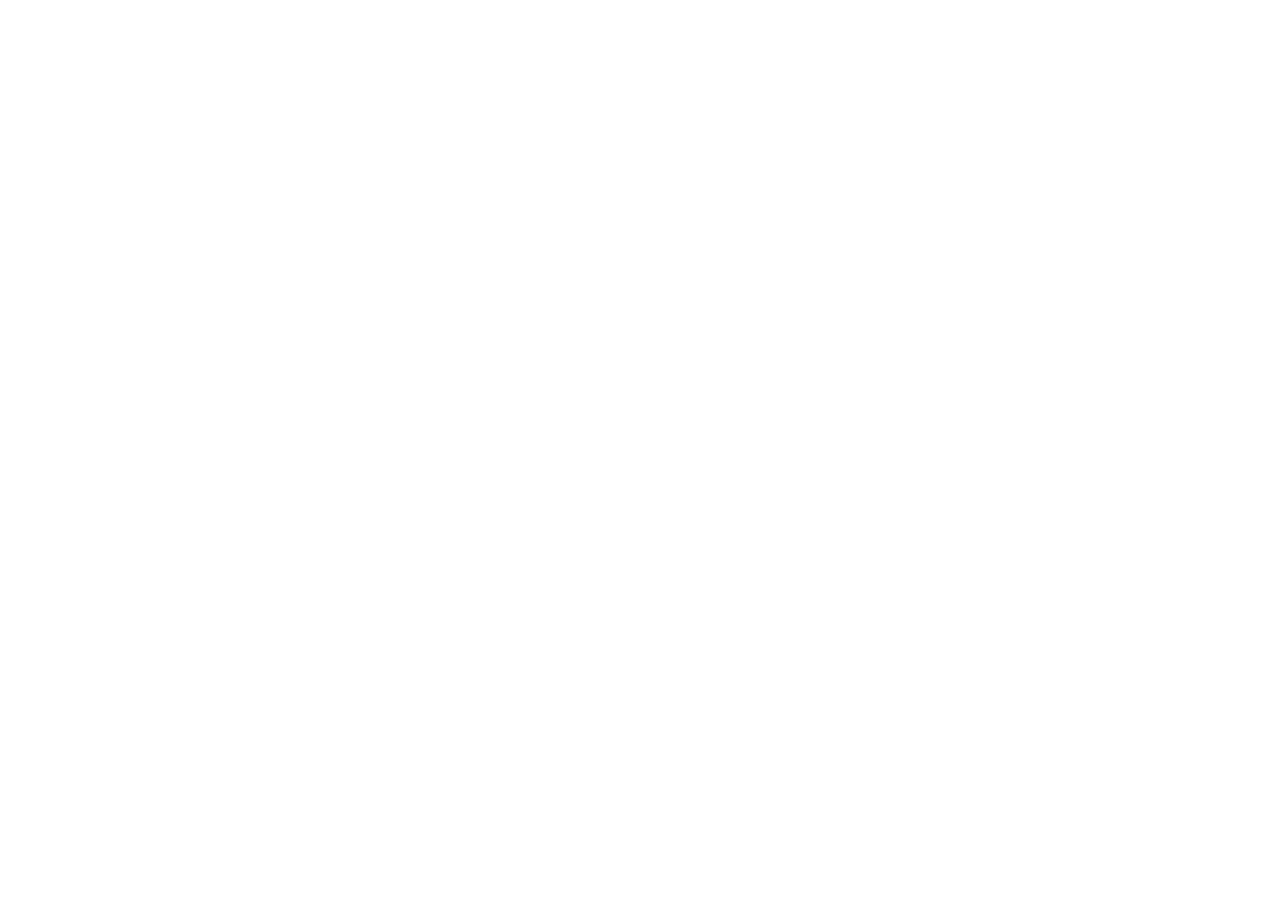
==== index.html @ 75b9edbe "Create index.html for portfolio redirection This HTML file redirects users to the specified portfoli" ====
<!DOCTYPE html>
<html lang="en">
  <head>
    <meta charset="UTF-8" />
    <title>Sanjay Bhargav - AI/ML Portfolio</title>
    <meta http-equiv="refresh" content="0;url=https://sanjaysakhinala.pages.dev" />
  </head>
  <body>
    <p>Redirecting to portfolio…</p>
  </body>
</html>
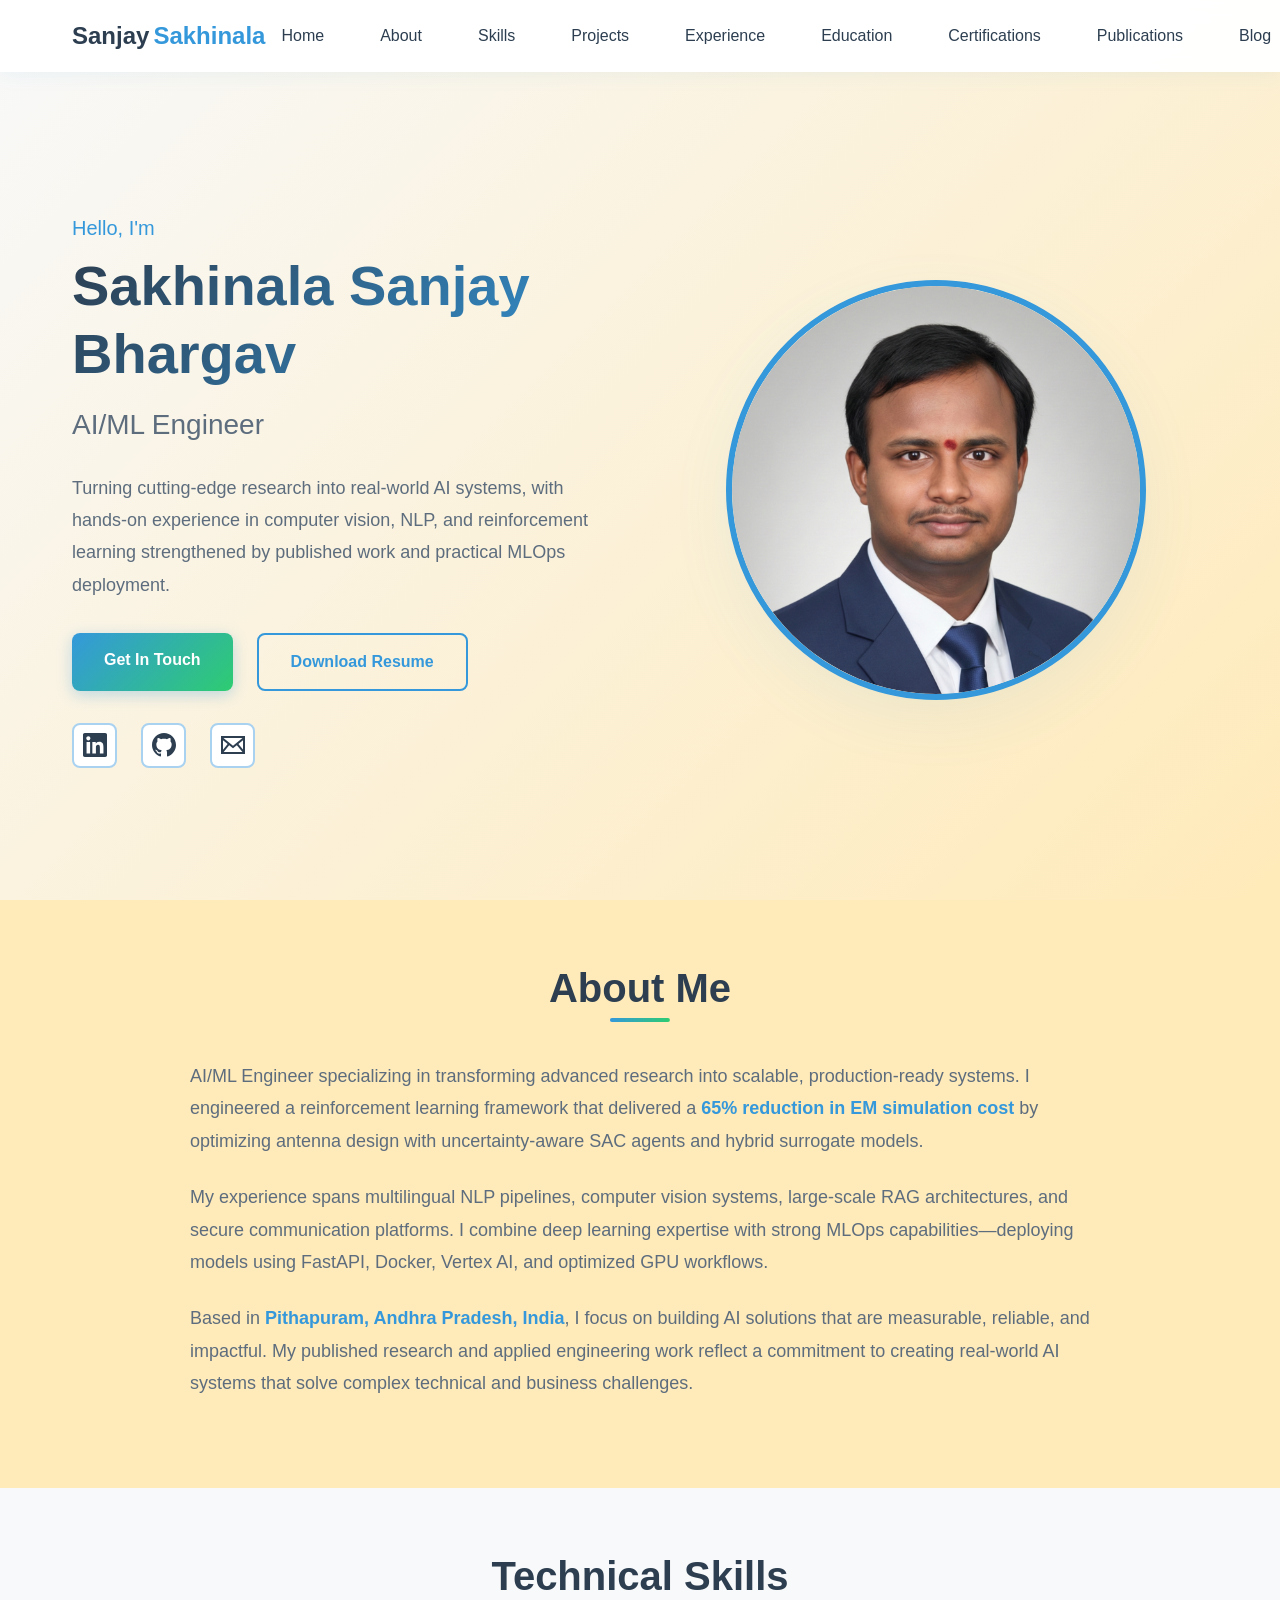
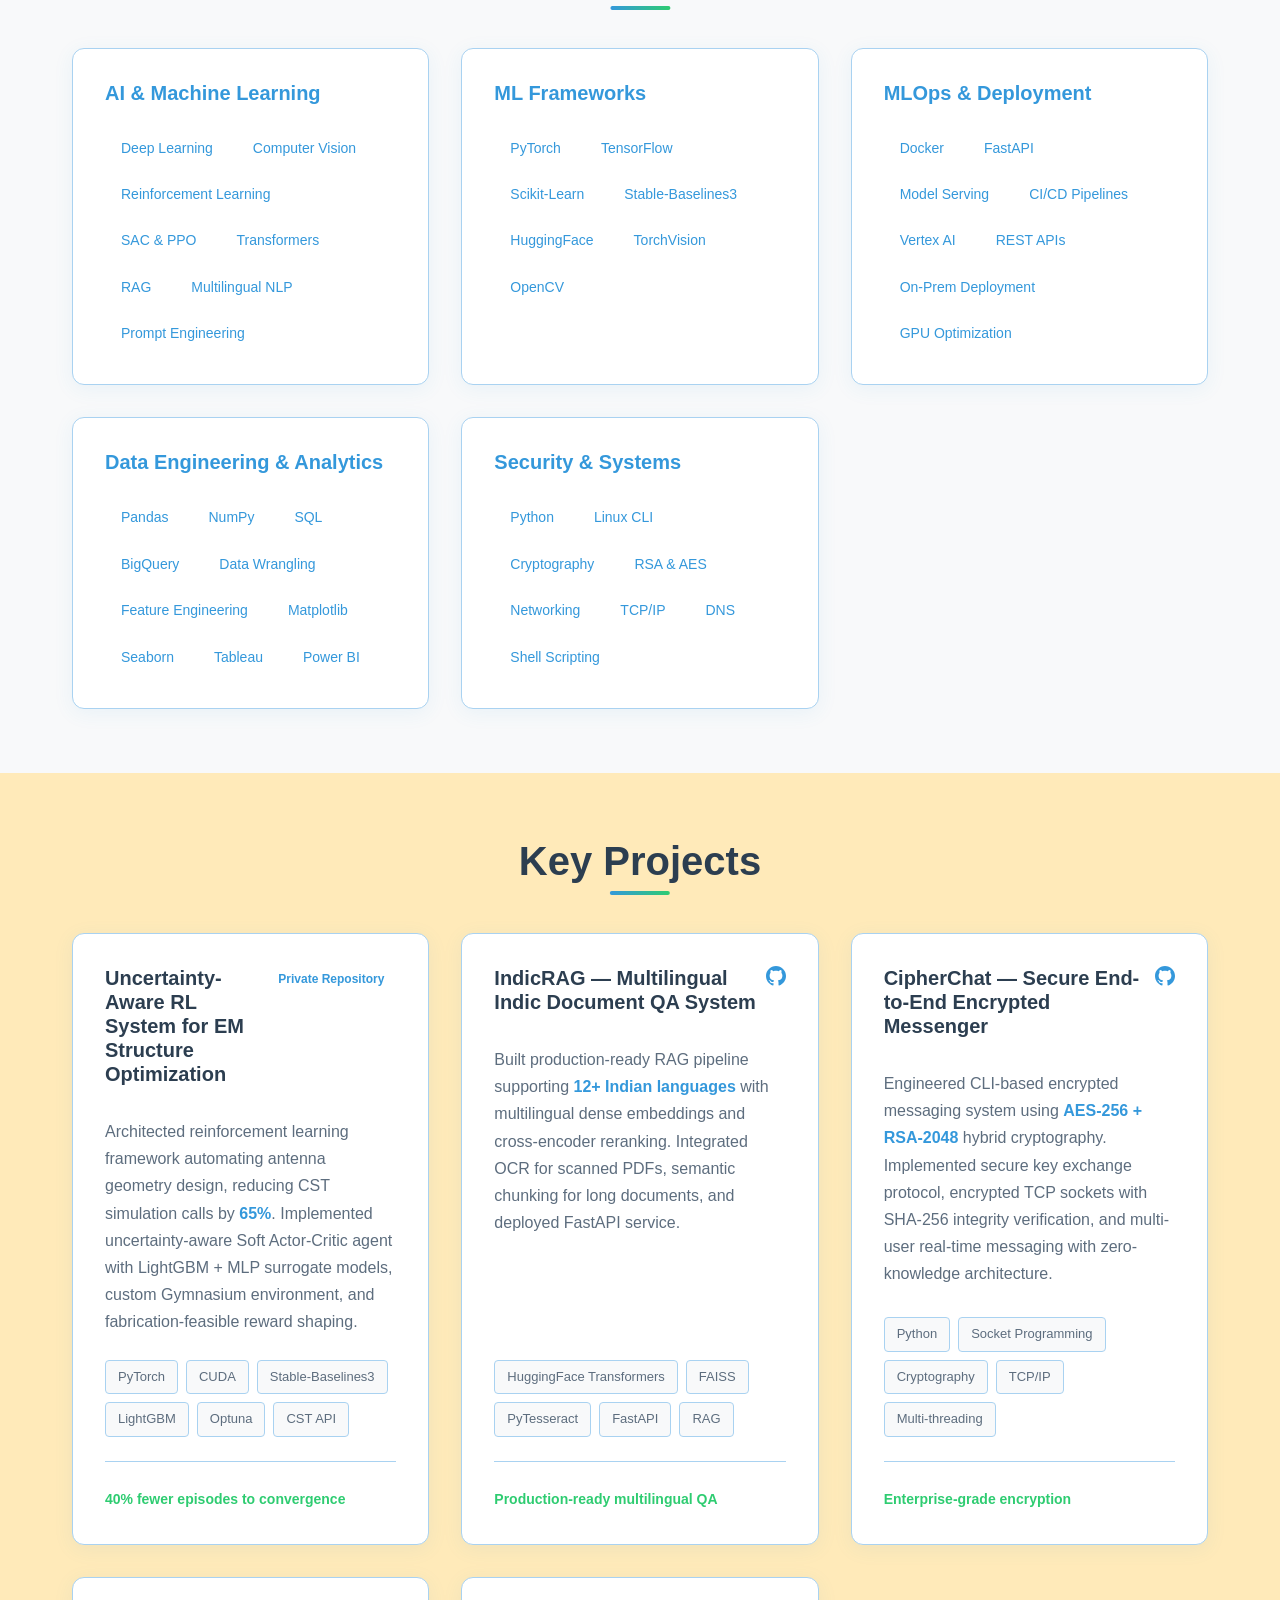
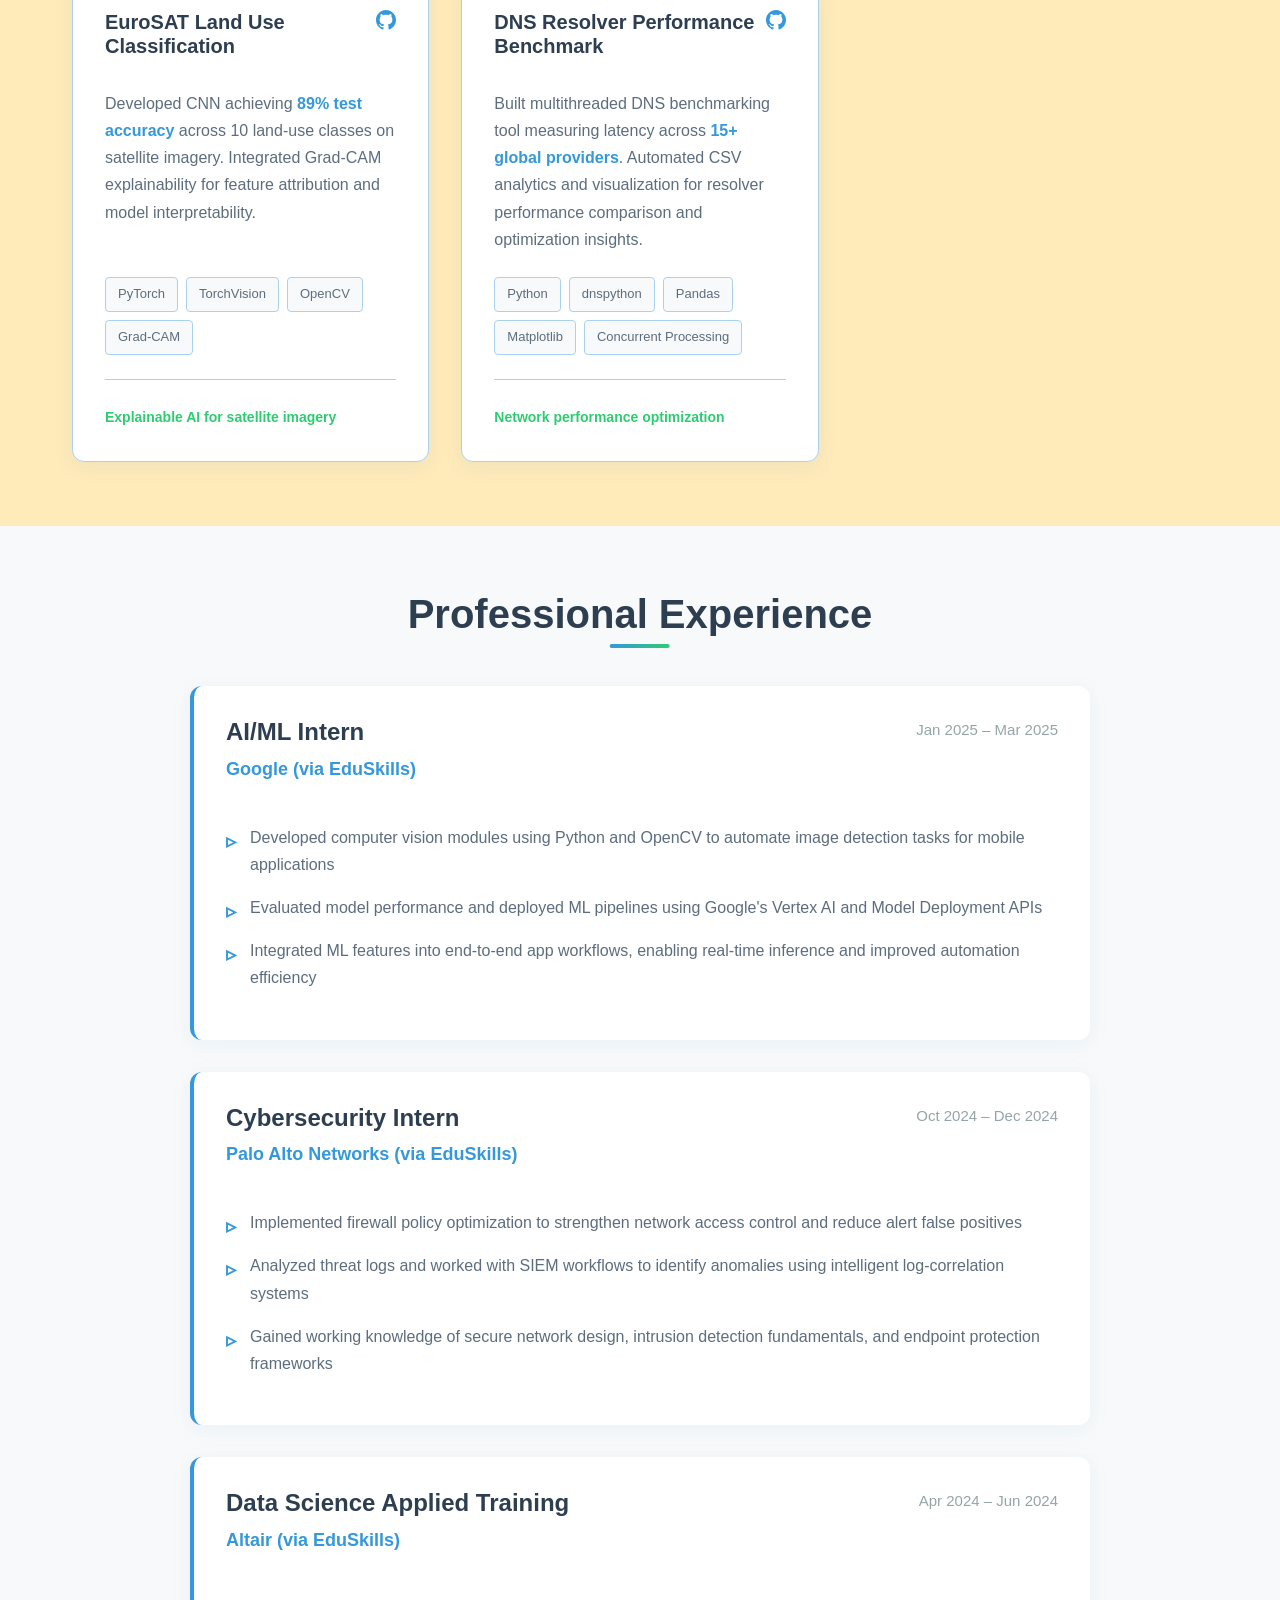
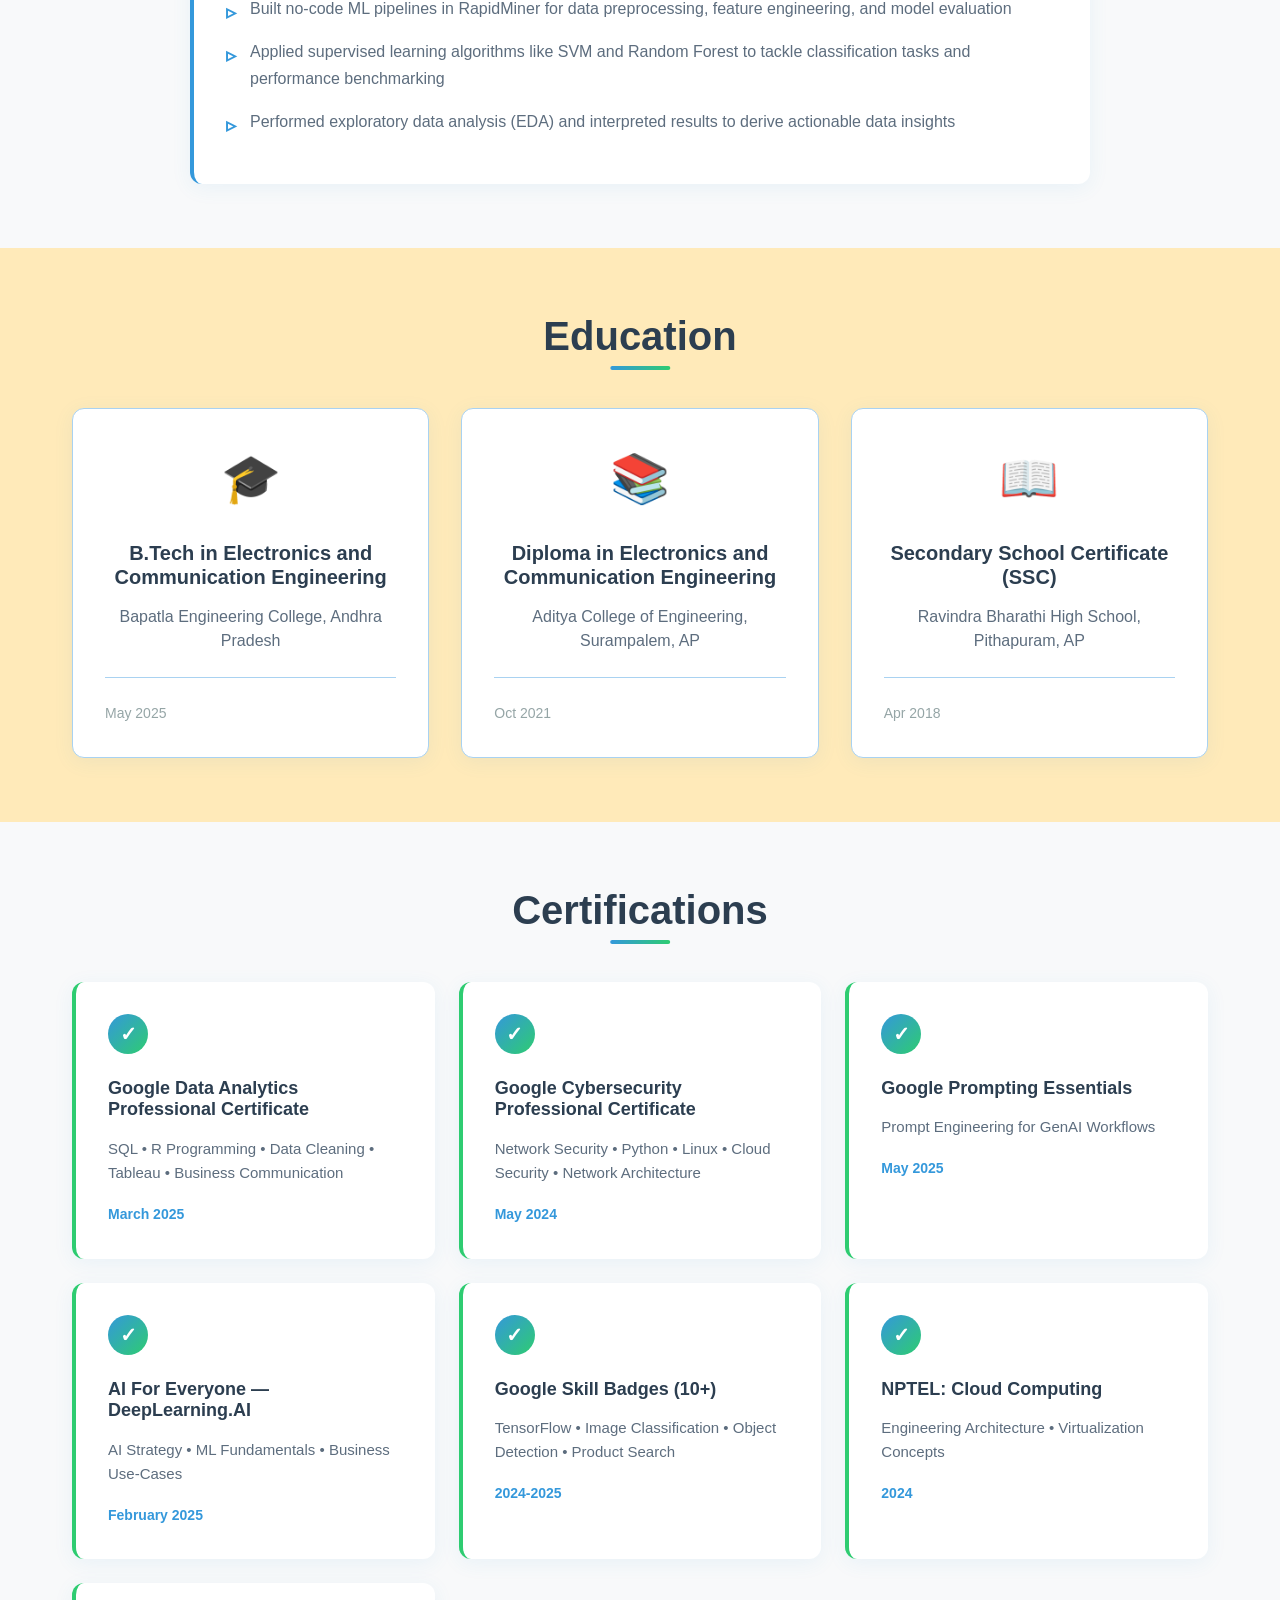
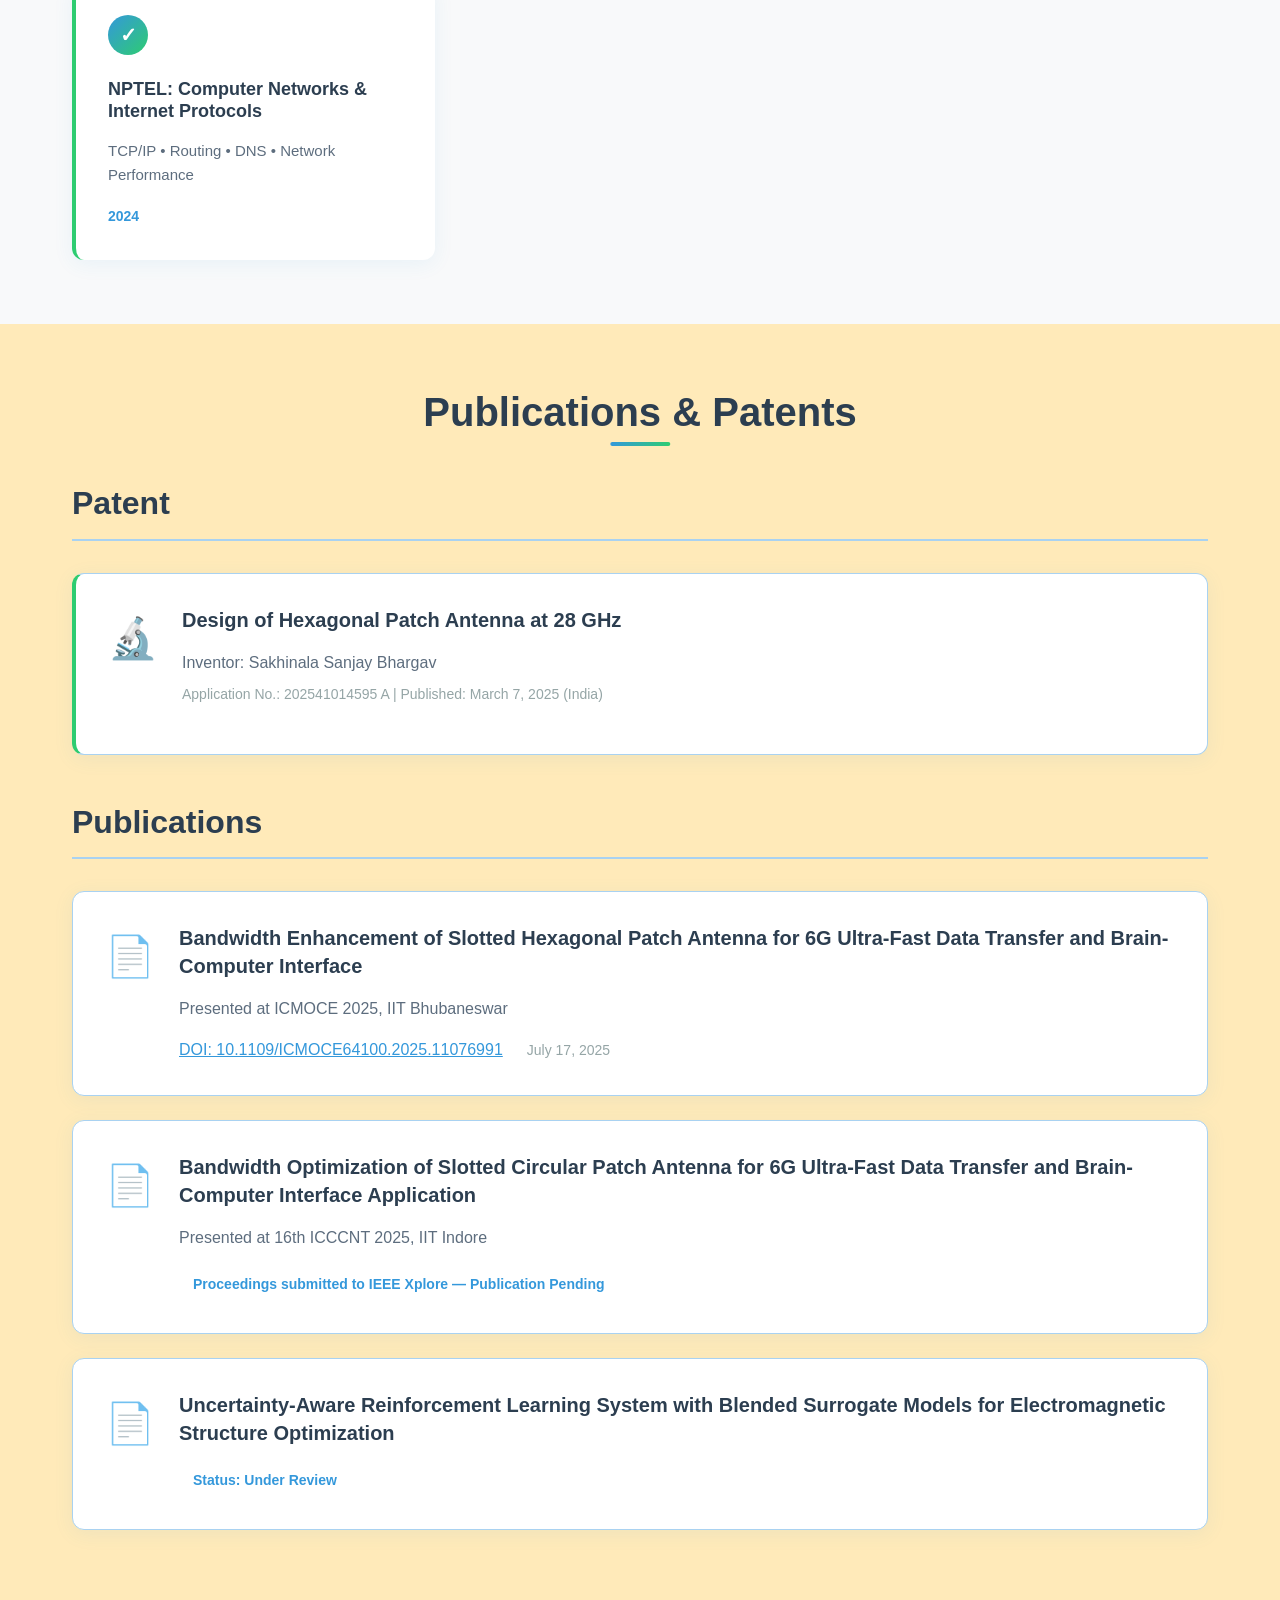
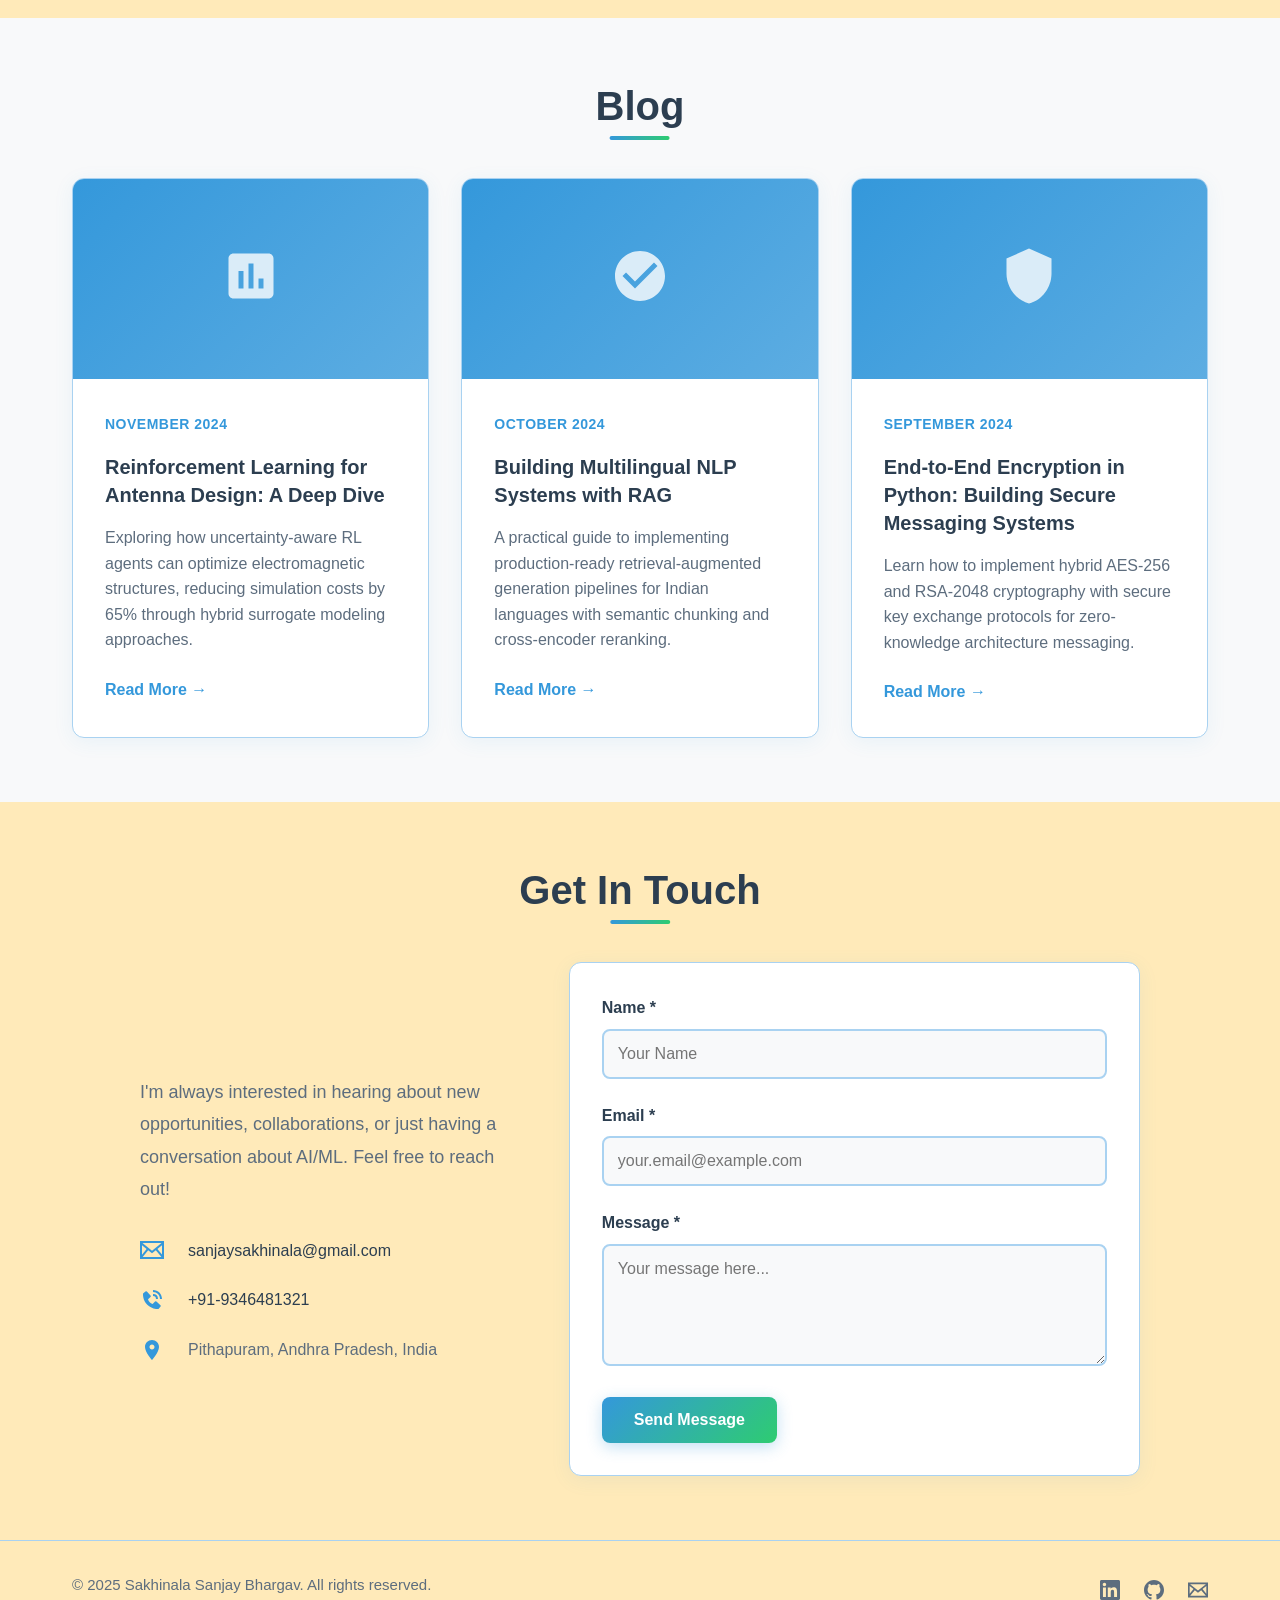
==== commit cc0d8c29: "Add files via upload" ====
--- a/index.html
+++ b/index.html
@@ -1,11 +1,760 @@
-<!DOCTYPE html>
-<html lang="en">
-  <head>
-    <meta charset="UTF-8" />
-    <title>Sanjay Bhargav - AI/ML Portfolio</title>
-    <meta http-equiv="refresh" content="0;url=https://sanjaysakhinala.pages.dev" />
-  </head>
-  <body>
-    <p>Redirecting to portfolio…</p>
-  </body>
-</html>
+<!DOCTYPE html>
+<html lang="en">
+
+<head>
+    <meta charset="UTF-8">
+    <meta name="viewport" content="width=device-width, initial-scale=1.0">
+    <meta name="description"
+        content="Sakhinala Sanjay Bhargav - AI/ML Engineer specializing in Deep Learning, Computer Vision, and Reinforcement Learning. Portfolio showcasing projects, publications, and professional experience.">
+    <meta name="keywords"
+        content="AI Engineer, ML Engineer, Deep Learning, Computer Vision, Reinforcement Learning, NLP, MLOps, Python">
+    <meta name="author" content="Sakhinala Sanjay Bhargav">
+    <title>Sanjay Bhargav - AI/ML Engineer</title>
+    <link rel="stylesheet" href="style.css">
+</head>
+
+<body data-theme="light">
+    <!-- Navigation -->
+    <nav class="navbar" id="navbar">
+        <div class="container nav-container">
+            <div class="logo">
+                <span class="logo-text">Sanjay<span class="logo-accent">Sakhinala</span></span>
+            </div>
+            <ul class="nav-links" id="navLinks">
+                <li><a href="#home" class="nav-link">Home</a></li>
+                <li><a href="#about" class="nav-link">About</a></li>
+                <li><a href="#skills" class="nav-link">Skills</a></li>
+                <li><a href="#projects" class="nav-link">Projects</a></li>
+                <li><a href="#experience" class="nav-link">Experience</a></li>
+                <li><a href="#education" class="nav-link">Education</a></li>
+                <li><a href="#certifications" class="nav-link">Certifications</a></li>
+                <li><a href="#publications" class="nav-link">Publications</a></li>
+                <li><a href="#blog" class="nav-link">Blog</a></li>
+                <li><a href="#contact" class="nav-link">Contact</a></li>
+            </ul>
+            <div class="nav-controls">
+                <button class="theme-toggle" id="themeToggle" aria-label="Toggle theme">
+                    <span class="theme-icon">🌙</span>
+                </button>
+                <button class="mobile-toggle" id="mobileToggle" aria-label="Toggle menu">
+                    <span class="hamburger"></span>
+                    <span class="hamburger"></span>
+                    <span class="hamburger"></span>
+                </button>
+            </div>
+        </div>
+    </nav>
+
+    <!-- Hero Section -->
+    <section id="home" class="hero">
+        <div class="container hero-container">
+            <div class="hero-content">
+                <div class="hero-text">
+                    <p class="hero-greeting">Hello, I'm</p>
+                    <h1 class="hero-name">Sakhinala Sanjay Bhargav</h1>
+                    <p class="hero-title">AI/ML Engineer</p>
+
+                    <p class="hero-description">
+                        Turning cutting-edge research into real-world AI systems, with hands-on experience
+                        in computer vision, NLP, and reinforcement learning strengthened by published work
+                        and practical MLOps deployment.
+                    </p>
+
+                    <div class="hero-cta">
+                        <a href="#contact" class="btn btn-primary">Get In Touch</a>
+                        <a href="./SanjayBhargav_AI_ML_Engineer.pdf" download class="btn btn-secondary">
+                            Download Resume
+                        </a>
+                    </div>
+
+                    <div class="hero-social">
+                        <a href="https://linkedin.com/in/sanjay-sakhinala" target="_blank" aria-label="LinkedIn"
+                            class="social-link">
+                            <svg width="24" height="24" viewBox="0 0 24 24" fill="currentColor">
+                                <path
+                                    d="M20.447 20.452h-3.554v-5.569c0-1.328-.027-3.037-1.852-3.037-1.853 0-2.136 1.445-2.136 2.939v5.667H9.351V9h3.414v1.561h.046c.477-.9 1.637-1.85 3.37-1.85 3.601 0 4.267 2.37 4.267 5.455v6.286zM5.337 7.433c-1.144 0-2.063-.926-2.063-2.065 0-1.138.92-2.063 2.063-2.063 1.14 0 2.064.925 2.064 2.063 0 1.139-.925 2.065-2.064 2.065zm1.782 13.019H3.555V9h3.564v11.452zM22.225 0H1.771C.792 0 0 .774 0 1.729v20.542C0 23.227.792 24 1.771 24h20.451C23.2 24 24 23.227 24 22.271V1.729C24 .774 23.2 0 22.222 0h.003z" />
+                            </svg>
+                        </a>
+
+                        <a href="https://github.com/DNSdecoded" target="_blank" aria-label="GitHub" class="social-link">
+                            <svg width="24" height="24" viewBox="0 0 24 24" fill="currentColor">
+                                <path
+                                    d="M12 0c-6.626 0-12 5.373-12 12 0 5.302 3.438 9.8 8.207 11.387.599.111.793-.261.793-.577v-2.234c-3.338.726-4.033-1.416-4.033-1.416-.546-1.387-1.333-1.756-1.333-1.756-1.089-.745.083-.729.083-.729 1.205.084 1.839 1.237 1.839 1.237 1.07 1.834 2.807 1.304 3.492.997.107-.775.418-1.305.762-1.604-2.665-.305-5.467-1.334-5.467-5.931 0-1.311.469-2.381 1.236-3.221-.124-.303-.535-1.524.117-3.176 0 0 1.008-.322 3.301 1.23.957-.266 1.983-.399 3.003-.404 1.02.005 2.047.138 3.006.404 2.291-1.552 3.297-1.23 3.297-1.23.653 1.653.242 2.874.118 3.176.77.84 1.235 1.911 1.235 3.221 0 4.609-2.807 5.624-5.479 5.921.43.372.823 1.102.823 2.222v3.293c0 .319.192.694.801.576 4.765-1.589 8.199-6.086 8.199-11.386 0-6.627-5.373-12-12-12z" />
+                            </svg>
+                        </a>
+
+                        <a href="mailto:sanjaysakhinala@gmail.com" aria-label="Email" class="social-link">
+                            <svg width="24" height="24" viewBox="0 0 24 24" fill="currentColor">
+                                <path
+                                    d="M0 3v18h24v-18h-24zm6.623 7.929l-4.623 5.712v-9.458l4.623 3.746zm-4.141-5.929h19.035l-9.517 7.713-9.518-7.713zm5.694 7.188l3.824 3.099 3.83-3.104 5.612 6.817h-18.779l5.513-6.812zm9.208-1.264l4.616-3.741v9.348l-4.616-5.607z" />
+                            </svg>
+                        </a>
+                    </div>
+                </div>
+
+                <div class="hero-image">
+                    <div class="image-wrapper">
+                        <img src="./photo.png" alt="Sakhinala Sanjay Bhargav" class="profile-image">
+                    </div>
+                </div>
+            </div>
+        </div>
+    </section>
+
+
+    <!-- About Section -->
+    <section id="about" class="section about-section">
+        <div class="container">
+            <h2 class="section-title">About Me</h2>
+            <div class="about-content">
+                <p class="about-text">
+                    AI/ML Engineer specializing in transforming advanced research into scalable,
+                    production-ready systems. I engineered a reinforcement learning framework that
+                    delivered a <strong>65% reduction in EM simulation cost</strong> by optimizing antenna
+                    design with uncertainty-aware SAC agents and hybrid surrogate models.
+                </p>
+
+                <p class="about-text">
+                    My experience spans multilingual NLP pipelines, computer vision systems,
+                    large-scale RAG architectures, and secure communication platforms.
+                    I combine deep learning expertise with strong MLOps capabilities—deploying
+                    models using FastAPI, Docker, Vertex AI, and optimized GPU workflows.
+                </p>
+
+                <p class="about-text">
+                    Based in <strong>Pithapuram, Andhra Pradesh, India</strong>, I focus on building
+                    AI solutions that are measurable, reliable, and impactful. My published research
+                    and applied engineering work reflect a commitment to creating real-world
+                    AI systems that solve complex technical and business challenges.
+                </p>
+            </div>
+        </div>
+    </section>
+
+    <!-- Skills Section -->
+    <section id="skills" class="section skills-section">
+        <div class="container">
+            <h2 class="section-title">Technical Skills</h2>
+            <div class="skills-grid">
+                <div class="skill-category">
+                    <h3 class="skill-category-title">AI & Machine Learning</h3>
+                    <div class="skill-tags">
+                        <span class="skill-tag">Deep Learning</span>
+                        <span class="skill-tag">Computer Vision</span>
+                        <span class="skill-tag">Reinforcement Learning</span>
+                        <span class="skill-tag">SAC & PPO</span>
+                        <span class="skill-tag">Transformers</span>
+                        <span class="skill-tag">RAG</span>
+                        <span class="skill-tag">Multilingual NLP</span>
+                        <span class="skill-tag">Prompt Engineering</span>
+                    </div>
+                </div>
+
+                <div class="skill-category">
+                    <h3 class="skill-category-title">ML Frameworks</h3>
+                    <div class="skill-tags">
+                        <span class="skill-tag">PyTorch</span>
+                        <span class="skill-tag">TensorFlow</span>
+                        <span class="skill-tag">Scikit-Learn</span>
+                        <span class="skill-tag">Stable-Baselines3</span>
+                        <span class="skill-tag">HuggingFace</span>
+                        <span class="skill-tag">TorchVision</span>
+                        <span class="skill-tag">OpenCV</span>
+                    </div>
+                </div>
+
+                <div class="skill-category">
+                    <h3 class="skill-category-title">MLOps & Deployment</h3>
+                    <div class="skill-tags">
+                        <span class="skill-tag">Docker</span>
+                        <span class="skill-tag">FastAPI</span>
+                        <span class="skill-tag">Model Serving</span>
+                        <span class="skill-tag">CI/CD Pipelines</span>
+                        <span class="skill-tag">Vertex AI</span>
+                        <span class="skill-tag">REST APIs</span>
+                        <span class="skill-tag">On-Prem Deployment</span>
+                        <span class="skill-tag">GPU Optimization</span>
+                    </div>
+                </div>
+
+                <div class="skill-category">
+                    <h3 class="skill-category-title">Data Engineering & Analytics</h3>
+                    <div class="skill-tags">
+                        <span class="skill-tag">Pandas</span>
+                        <span class="skill-tag">NumPy</span>
+                        <span class="skill-tag">SQL</span>
+                        <span class="skill-tag">BigQuery</span>
+                        <span class="skill-tag">Data Wrangling</span>
+                        <span class="skill-tag">Feature Engineering</span>
+                        <span class="skill-tag">Matplotlib</span>
+                        <span class="skill-tag">Seaborn</span>
+                        <span class="skill-tag">Tableau</span>
+                        <span class="skill-tag">Power BI</span>
+                    </div>
+                </div>
+
+                <div class="skill-category">
+                    <h3 class="skill-category-title">Security & Systems</h3>
+                    <div class="skill-tags">
+                        <span class="skill-tag">Python</span>
+                        <span class="skill-tag">Linux CLI</span>
+                        <span class="skill-tag">Cryptography</span>
+                        <span class="skill-tag">RSA & AES</span>
+                        <span class="skill-tag">Networking</span>
+                        <span class="skill-tag">TCP/IP</span>
+                        <span class="skill-tag">DNS</span>
+                        <span class="skill-tag">Shell Scripting</span>
+                    </div>
+                </div>
+            </div>
+        </div>
+    </section>
+
+    <!-- Projects Section -->
+    <section id="projects" class="section projects-section">
+        <div class="container">
+            <h2 class="section-title">Key Projects</h2>
+            <div class="projects-grid">
+                <!-- Project 1 -->
+                <div class="project-card">
+                    <div class="project-header">
+                        <h3 class="project-title">Uncertainty-Aware RL System for EM Structure Optimization</h3>
+                        <span class="project-badge">Private Repository</span>
+                    </div>
+                    <p class="project-description">
+                        Architected reinforcement learning framework automating antenna geometry design, reducing CST
+                        simulation calls by <strong>65%</strong>. Implemented uncertainty-aware Soft Actor-Critic agent
+                        with LightGBM + MLP surrogate models, custom Gymnasium environment, and fabrication-feasible
+                        reward shaping.
+                    </p>
+                    <div class="project-tech">
+                        <span class="tech-tag">PyTorch</span>
+                        <span class="tech-tag">CUDA</span>
+                        <span class="tech-tag">Stable-Baselines3</span>
+                        <span class="tech-tag">LightGBM</span>
+                        <span class="tech-tag">Optuna</span>
+                        <span class="tech-tag">CST API</span>
+                    </div>
+                    <div class="project-footer">
+                        <span class="project-highlight">40% fewer episodes to convergence</span>
+                    </div>
+                </div>
+
+                <!-- Project 2 -->
+                <div class="project-card">
+                    <div class="project-header">
+                        <h3 class="project-title">IndicRAG — Multilingual Indic Document QA System</h3>
+                        <a href="https://github.com/DNSdecoded/IndicRAG" target="_blank" class="project-link">
+                            <svg width="20" height="20" viewBox="0 0 24 24" fill="currentColor">
+                                <path
+                                    d="M12 0c-6.626 0-12 5.373-12 12 0 5.302 3.438 9.8 8.207 11.387.599.111.793-.261.793-.577v-2.234c-3.338.726-4.033-1.416-4.033-1.416-.546-1.387-1.333-1.756-1.333-1.756-1.089-.745.083-.729.083-.729 1.205.084 1.839 1.237 1.839 1.237 1.07 1.834 2.807 1.304 3.492.997.107-.775.418-1.305.762-1.604-2.665-.305-5.467-1.334-5.467-5.931 0-1.311.469-2.381 1.236-3.221-.124-.303-.535-1.524.117-3.176 0 0 1.008-.322 3.301 1.23.957-.266 1.983-.399 3.003-.404 1.02.005 2.047.138 3.006.404 2.291-1.552 3.297-1.23 3.297-1.23.653 1.653.242 2.874.118 3.176.77.84 1.235 1.911 1.235 3.221 0 4.609-2.807 5.624-5.479 5.921.43.372.823 1.102.823 2.222v3.293c0 .319.192.694.801.576 4.765-1.589 8.199-6.086 8.199-11.386 0-6.627-5.373-12-12-12z" />
+                            </svg>
+                        </a>
+                    </div>
+                    <p class="project-description">
+                        Built production-ready RAG pipeline supporting <strong>12+ Indian languages</strong> with
+                        multilingual dense embeddings and cross-encoder reranking. Integrated OCR for scanned PDFs,
+                        semantic chunking for long documents, and deployed FastAPI service.
+                    </p>
+                    <div class="project-tech">
+                        <span class="tech-tag">HuggingFace Transformers</span>
+                        <span class="tech-tag">FAISS</span>
+                        <span class="tech-tag">PyTesseract</span>
+                        <span class="tech-tag">FastAPI</span>
+                        <span class="tech-tag">RAG</span>
+                    </div>
+                    <div class="project-footer">
+                        <span class="project-highlight">Production-ready multilingual QA</span>
+                    </div>
+                </div>
+
+                <!-- Project 3 -->
+                <div class="project-card">
+                    <div class="project-header">
+                        <h3 class="project-title">CipherChat — Secure End-to-End Encrypted Messenger</h3>
+                        <a href="https://github.com/DNSdecoded/CipherChat" target="_blank" class="project-link">
+                            <svg width="20" height="20" viewBox="0 0 24 24" fill="currentColor">
+                                <path
+                                    d="M12 0c-6.626 0-12 5.373-12 12 0 5.302 3.438 9.8 8.207 11.387.599.111.793-.261.793-.577v-2.234c-3.338.726-4.033-1.416-4.033-1.416-.546-1.387-1.333-1.756-1.333-1.756-1.089-.745.083-.729.083-.729 1.205.084 1.839 1.237 1.839 1.237 1.07 1.834 2.807 1.304 3.492.997.107-.775.418-1.305.762-1.604-2.665-.305-5.467-1.334-5.467-5.931 0-1.311.469-2.381 1.236-3.221-.124-.303-.535-1.524.117-3.176 0 0 1.008-.322 3.301 1.23.957-.266 1.983-.399 3.003-.404 1.02.005 2.047.138 3.006.404 2.291-1.552 3.297-1.23 3.297-1.23.653 1.653.242 2.874.118 3.176.77.84 1.235 1.911 1.235 3.221 0 4.609-2.807 5.624-5.479 5.921.43.372.823 1.102.823 2.222v3.293c0 .319.192.694.801.576 4.765-1.589 8.199-6.086 8.199-11.386 0-6.627-5.373-12-12-12z" />
+                            </svg>
+                        </a>
+                    </div>
+                    <p class="project-description">
+                        Engineered CLI-based encrypted messaging system using <strong>AES-256 + RSA-2048</strong> hybrid
+                        cryptography. Implemented secure key exchange protocol, encrypted TCP sockets with SHA-256
+                        integrity verification, and multi-user real-time messaging with zero-knowledge architecture.
+                    </p>
+                    <div class="project-tech">
+                        <span class="tech-tag">Python</span>
+                        <span class="tech-tag">Socket Programming</span>
+                        <span class="tech-tag">Cryptography</span>
+                        <span class="tech-tag">TCP/IP</span>
+                        <span class="tech-tag">Multi-threading</span>
+                    </div>
+                    <div class="project-footer">
+                        <span class="project-highlight">Enterprise-grade encryption</span>
+                    </div>
+                </div>
+
+                <!-- Project 4 -->
+                <div class="project-card">
+                    <div class="project-header">
+                        <h3 class="project-title">EuroSAT Land Use Classification</h3>
+                        <a href="https://github.com/DNSdecoded/landuse-cnn-eurosat" target="_blank"
+                            class="project-link">
+                            <svg width="20" height="20" viewBox="0 0 24 24" fill="currentColor">
+                                <path
+                                    d="M12 0c-6.626 0-12 5.373-12 12 0 5.302 3.438 9.8 8.207 11.387.599.111.793-.261.793-.577v-2.234c-3.338.726-4.033-1.416-4.033-1.416-.546-1.387-1.333-1.756-1.333-1.756-1.089-.745.083-.729.083-.729 1.205.084 1.839 1.237 1.839 1.237 1.07 1.834 2.807 1.304 3.492.997.107-.775.418-1.305.762-1.604-2.665-.305-5.467-1.334-5.467-5.931 0-1.311.469-2.381 1.236-3.221-.124-.303-.535-1.524.117-3.176 0 0 1.008-.322 3.301 1.23.957-.266 1.983-.399 3.003-.404 1.02.005 2.047.138 3.006.404 2.291-1.552 3.297-1.23 3.297-1.23.653 1.653.242 2.874.118 3.176.77.84 1.235 1.911 1.235 3.221 0 4.609-2.807 5.624-5.479 5.921.43.372.823 1.102.823 2.222v3.293c0 .319.192.694.801.576 4.765-1.589 8.199-6.086 8.199-11.386 0-6.627-5.373-12-12-12z" />
+                            </svg>
+                        </a>
+                    </div>
+                    <p class="project-description">
+                        Developed CNN achieving <strong>89% test accuracy</strong> across 10 land-use classes on
+                        satellite imagery. Integrated Grad-CAM explainability for feature attribution and model
+                        interpretability.
+                    </p>
+                    <div class="project-tech">
+                        <span class="tech-tag">PyTorch</span>
+                        <span class="tech-tag">TorchVision</span>
+                        <span class="tech-tag">OpenCV</span>
+                        <span class="tech-tag">Grad-CAM</span>
+                    </div>
+                    <div class="project-footer">
+                        <span class="project-highlight">Explainable AI for satellite imagery</span>
+                    </div>
+                </div>
+
+                <!-- Project 5 -->
+                <div class="project-card">
+                    <div class="project-header">
+                        <h3 class="project-title">DNS Resolver Performance Benchmark</h3>
+                        <a href="https://github.com/DNSdecoded/dns_analyzer" target="_blank" class="project-link">
+                            <svg width="20" height="20" viewBox="0 0 24 24" fill="currentColor">
+                                <path
+                                    d="M12 0c-6.626 0-12 5.373-12 12 0 5.302 3.438 9.8 8.207 11.387.599.111.793-.261.793-.577v-2.234c-3.338.726-4.033-1.416-4.033-1.416-.546-1.387-1.333-1.756-1.333-1.756-1.089-.745.083-.729.083-.729 1.205.084 1.839 1.237 1.839 1.237 1.07 1.834 2.807 1.304 3.492.997.107-.775.418-1.305.762-1.604-2.665-.305-5.467-1.334-5.467-5.931 0-1.311.469-2.381 1.236-3.221-.124-.303-.535-1.524.117-3.176 0 0 1.008-.322 3.301 1.23.957-.266 1.983-.399 3.003-.404 1.02.005 2.047.138 3.006.404 2.291-1.552 3.297-1.23 3.297-1.23.653 1.653.242 2.874.118 3.176.77.84 1.235 1.911 1.235 3.221 0 4.609-2.807 5.624-5.479 5.921.43.372.823 1.102.823 2.222v3.293c0 .319.192.694.801.576 4.765-1.589 8.199-6.086 8.199-11.386 0-6.627-5.373-12-12-12z" />
+                            </svg>
+                        </a>
+                    </div>
+                    <p class="project-description">
+                        Built multithreaded DNS benchmarking tool measuring latency across <strong>15+ global
+                            providers</strong>. Automated CSV analytics and visualization for resolver performance
+                        comparison and optimization insights.
+                    </p>
+                    <div class="project-tech">
+                        <span class="tech-tag">Python</span>
+                        <span class="tech-tag">dnspython</span>
+                        <span class="tech-tag">Pandas</span>
+                        <span class="tech-tag">Matplotlib</span>
+                        <span class="tech-tag">Concurrent Processing</span>
+                    </div>
+                    <div class="project-footer">
+                        <span class="project-highlight">Network performance optimization</span>
+                    </div>
+                </div>
+            </div>
+        </div>
+    </section>
+
+    <!-- Experience Section -->
+    <section id="experience" class="section experience-section">
+        <div class="container">
+            <h2 class="section-title">Professional Experience</h2>
+            <div class="experience-timeline">
+                <!-- Experience 1 -->
+                <div class="experience-card">
+                    <div class="experience-header">
+                        <div class="experience-title-group">
+                            <h3 class="experience-title">AI/ML Intern</h3>
+                            <p class="experience-company">Google (via EduSkills)</p>
+                        </div>
+                        <span class="experience-date">Jan 2025 – Mar 2025</span>
+                    </div>
+                    <ul class="experience-list">
+                        <li>Developed computer vision modules using Python and OpenCV to automate image detection tasks
+                            for mobile applications</li>
+                        <li>Evaluated model performance and deployed ML pipelines using Google's Vertex AI and Model
+                            Deployment APIs</li>
+                        <li>Integrated ML features into end-to-end app workflows, enabling real-time inference and
+                            improved automation efficiency</li>
+                    </ul>
+                </div>
+
+                <!-- Experience 2 -->
+                <div class="experience-card">
+                    <div class="experience-header">
+                        <div class="experience-title-group">
+                            <h3 class="experience-title">Cybersecurity Intern</h3>
+                            <p class="experience-company">Palo Alto Networks (via EduSkills)</p>
+                        </div>
+                        <span class="experience-date">Oct 2024 – Dec 2024</span>
+                    </div>
+                    <ul class="experience-list">
+                        <li>Implemented firewall policy optimization to strengthen network access control and reduce
+                            alert false positives</li>
+                        <li>Analyzed threat logs and worked with SIEM workflows to identify anomalies using intelligent
+                            log-correlation systems</li>
+                        <li>Gained working knowledge of secure network design, intrusion detection fundamentals, and
+                            endpoint protection frameworks</li>
+                    </ul>
+                </div>
+
+                <!-- Experience 3 -->
+                <div class="experience-card">
+                    <div class="experience-header">
+                        <div class="experience-title-group">
+                            <h3 class="experience-title">Data Science Applied Training</h3>
+                            <p class="experience-company">Altair (via EduSkills)</p>
+                        </div>
+                        <span class="experience-date">Apr 2024 – Jun 2024</span>
+                    </div>
+                    <ul class="experience-list">
+                        <li>Built no-code ML pipelines in RapidMiner for data preprocessing, feature engineering, and
+                            model evaluation</li>
+                        <li>Applied supervised learning algorithms like SVM and Random Forest to tackle classification
+                            tasks and performance benchmarking</li>
+                        <li>Performed exploratory data analysis (EDA) and interpreted results to derive actionable data
+                            insights</li>
+                    </ul>
+                </div>
+            </div>
+        </div>
+    </section>
+
+    <!-- Education Section -->
+    <section id="education" class="section education-section">
+        <div class="container">
+            <h2 class="section-title">Education</h2>
+            <div class="education-grid">
+                <!-- Education 1 -->
+                <div class="education-card">
+                    <div class="education-icon">🎓</div>
+                    <h3 class="education-degree">B.Tech in Electronics and Communication Engineering</h3>
+                    <p class="education-school">Bapatla Engineering College, Andhra Pradesh</p>
+                    <div class="education-details">
+                        <span class="education-date">May 2025</span>
+                    </div>
+                </div>
+
+                <!-- Education 2 -->
+                <div class="education-card">
+                    <div class="education-icon">📚</div>
+                    <h3 class="education-degree">Diploma in Electronics and Communication Engineering</h3>
+                    <p class="education-school">Aditya College of Engineering, Surampalem, AP</p>
+                    <div class="education-details">
+                        <span class="education-date">Oct 2021</span>
+                    </div>
+                </div>
+
+                <!-- Education 3 -->
+                <div class="education-card">
+                    <div class="education-icon">📖</div>
+                    <h3 class="education-degree">Secondary School Certificate (SSC)</h3>
+                    <p class="education-school">Ravindra Bharathi High School, Pithapuram, AP</p>
+                    <div class="education-details">
+                        <span class="education-date">Apr 2018</span>
+                    </div>
+                </div>
+            </div>
+        </div>
+    </section>
+
+    <!-- Certifications Section -->
+    <section id="certifications" class="section certifications-section">
+        <div class="container">
+            <h2 class="section-title">Certifications</h2>
+            <div class="certifications-grid">
+                <div class="certification-card">
+                    <div class="cert-badge">✓</div>
+                    <h3 class="cert-title">Google Data Analytics Professional Certificate</h3>
+                    <p class="cert-skills">SQL • R Programming • Data Cleaning • Tableau • Business Communication</p>
+                    <span class="cert-date">March 2025</span>
+                </div>
+
+                <div class="certification-card">
+                    <div class="cert-badge">✓</div>
+                    <h3 class="cert-title">Google Cybersecurity Professional Certificate</h3>
+                    <p class="cert-skills">Network Security • Python • Linux • Cloud Security • Network Architecture</p>
+                    <span class="cert-date">May 2024</span>
+                </div>
+
+                <div class="certification-card">
+                    <div class="cert-badge">✓</div>
+                    <h3 class="cert-title">Google Prompting Essentials</h3>
+                    <p class="cert-skills">Prompt Engineering for GenAI Workflows</p>
+                    <span class="cert-date">May 2025</span>
+                </div>
+
+                <div class="certification-card">
+                    <div class="cert-badge">✓</div>
+                    <h3 class="cert-title">AI For Everyone — DeepLearning.AI</h3>
+                    <p class="cert-skills">AI Strategy • ML Fundamentals • Business Use-Cases</p>
+                    <span class="cert-date">February 2025</span>
+                </div>
+
+                <div class="certification-card">
+                    <div class="cert-badge">✓</div>
+                    <h3 class="cert-title">Google Skill Badges (10+)</h3>
+                    <p class="cert-skills">TensorFlow • Image Classification • Object Detection • Product Search</p>
+                    <span class="cert-date">2024-2025</span>
+                </div>
+
+                <div class="certification-card">
+                    <div class="cert-badge">✓</div>
+                    <h3 class="cert-title">NPTEL: Cloud Computing</h3>
+                    <p class="cert-skills">Engineering Architecture • Virtualization Concepts</p>
+                    <span class="cert-date">2024</span>
+                </div>
+
+                <div class="certification-card">
+                    <div class="cert-badge">✓</div>
+                    <h3 class="cert-title">NPTEL: Computer Networks & Internet Protocols</h3>
+                    <p class="cert-skills">TCP/IP • Routing • DNS • Network Performance</p>
+                    <span class="cert-date">2024</span>
+                </div>
+            </div>
+        </div>
+    </section>
+
+    <!-- Publications & Patents Section -->
+    <section id="publications" class="section publications-section">
+        <div class="container">
+            <h2 class="section-title">Publications & Patents</h2>
+
+            <!-- Patent -->
+            <div class="publication-category">
+                <h3 class="pub-category-title">Patent</h3>
+                <div class="publication-card patent-card">
+                    <div class="pub-icon">🔬</div>
+                    <div class="pub-content">
+                        <h4 class="pub-title">Design of Hexagonal Patch Antenna at 28 GHz</h4>
+                        <p class="pub-authors">Inventor: Sakhinala Sanjay Bhargav</p>
+                        <p class="pub-details">Application No.: 202541014595 A | Published: March 7, 2025 (India)</p>
+                    </div>
+                </div>
+            </div>
+
+            <!-- Publications -->
+            <div class="publication-category">
+                <h3 class="pub-category-title">Publications</h3>
+
+                <div class="publication-card">
+                    <div class="pub-icon">📄</div>
+                    <div class="pub-content">
+                        <h4 class="pub-title">Bandwidth Enhancement of Slotted Hexagonal Patch Antenna for 6G Ultra-Fast
+                            Data Transfer and Brain-Computer Interface</h4>
+                        <p class="pub-venue">Presented at ICMOCE 2025, IIT Bhubaneswar</p>
+                        <div class="pub-links">
+                            <a href="https://doi.org/10.1109/ICMOCE64100.2025.11076991" target="_blank"
+                                class="pub-link">
+                                DOI: 10.1109/ICMOCE64100.2025.11076991
+                            </a>
+                            <span class="pub-date">July 17, 2025</span>
+                        </div>
+                    </div>
+                </div>
+
+                <div class="publication-card">
+                    <div class="pub-icon">📄</div>
+                    <div class="pub-content">
+                        <h4 class="pub-title">Bandwidth Optimization of Slotted Circular Patch Antenna for 6G Ultra-Fast
+                            Data Transfer and Brain-Computer Interface Application</h4>
+                        <p class="pub-venue">Presented at 16th ICCCNT 2025, IIT Indore</p>
+                        <div class="pub-links">
+                            <span class="pub-status">Proceedings submitted to IEEE Xplore — Publication Pending</span>
+                        </div>
+                    </div>
+                </div>
+
+                <div class="publication-card">
+                    <div class="pub-icon">📄</div>
+                    <div class="pub-content">
+                        <h4 class="pub-title">Uncertainty-Aware Reinforcement Learning System with Blended Surrogate
+                            Models for Electromagnetic Structure Optimization</h4>
+                        <div class="pub-links">
+                            <span class="pub-status">Status: Under Review</span>
+                        </div>
+                    </div>
+                </div>
+            </div>
+        </div>
+    </section>
+
+    <!-- Blog Section -->
+    <section id="blog" class="section blog-section">
+        <div class="container">
+            <h2 class="section-title">Blog</h2>
+            <div class="blog-grid">
+                <!-- Blog Post 1 -->
+                <article class="blog-card">
+                    <div class="blog-image">
+                        <div class="blog-placeholder">
+                            <svg width="60" height="60" viewBox="0 0 24 24" fill="currentColor">
+                                <path
+                                    d="M19 3H5c-1.1 0-2 .9-2 2v14c0 1.1.9 2 2 2h14c1.1 0 2-.9 2-2V5c0-1.1-.9-2-2-2zM9 17H7v-7h2v7zm4 0h-2V7h2v10zm4 0h-2v-4h2v4z" />
+                            </svg>
+                        </div>
+                    </div>
+                    <div class="blog-content">
+                        <span class="blog-date">November 2024</span>
+                        <h3 class="blog-title">Reinforcement Learning for Antenna Design: A Deep Dive</h3>
+                        <p class="blog-excerpt">
+                            Exploring how uncertainty-aware RL agents can optimize electromagnetic structures, reducing
+                            simulation costs by 65% through hybrid surrogate modeling approaches.
+                        </p>
+                        <a href="./blog/rl-antenna-design.html" class="blog-link">Read More →</a>
+                    </div>
+                </article>
+
+                <!-- Blog Post 2 -->
+                <article class="blog-card">
+                    <div class="blog-image">
+                        <div class="blog-placeholder">
+                            <svg width="60" height="60" viewBox="0 0 24 24" fill="currentColor">
+                                <path
+                                    d="M12 2C6.48 2 2 6.48 2 12s4.48 10 10 10 10-4.48 10-10S17.52 2 12 2zm-2 15l-5-5 1.41-1.41L10 14.17l7.59-7.59L19 8l-9 9z" />
+                            </svg>
+                        </div>
+                    </div>
+                    <div class="blog-content">
+                        <span class="blog-date">October 2024</span>
+                        <h3 class="blog-title">Building Multilingual NLP Systems with RAG</h3>
+                        <p class="blog-excerpt">
+                            A practical guide to implementing production-ready retrieval-augmented generation pipelines
+                            for Indian languages with semantic chunking and cross-encoder reranking.
+                        </p>
+                        <a href="./blog/multilingual-rag-systems.html" class="blog-link">Read More →</a>
+                    </div>
+                </article>
+
+                <!-- Blog Post 3 -->
+                <article class="blog-card">
+                    <div class="blog-image">
+                        <div class="blog-placeholder">
+                            <svg width="60" height="60" viewBox="0 0 24 24" fill="currentColor">
+                                <path d="M12 1L3 5v6c0 5.55 3.84 10.74 9 12 5.16-1.26 9-6.45 9-12V5l-9-4z" />
+                            </svg>
+                        </div>
+                    </div>
+                    <div class="blog-content">
+                        <span class="blog-date">September 2024</span>
+                        <h3 class="blog-title">End-to-End Encryption in Python: Building Secure Messaging Systems</h3>
+                        <p class="blog-excerpt">
+                            Learn how to implement hybrid AES-256 and RSA-2048 cryptography with secure key exchange
+                            protocols for zero-knowledge architecture messaging.
+                        </p>
+                        <a href="./blog/encryption-python.html" class="blog-link">Read More →</a>
+                    </div>
+                </article>
+            </div>
+        </div>
+    </section>
+
+    <!-- Contact Section -->
+    <section id="contact" class="section contact-section">
+        <div class="container">
+            <h2 class="section-title">Get In Touch</h2>
+
+            <div class="contact-content">
+                <div class="contact-info">
+                    <p class="contact-text">
+                        I'm always interested in hearing about new opportunities, collaborations, or just having a
+                        conversation about AI/ML. Feel free to reach out!
+                    </p>
+
+                    <div class="contact-details" aria-hidden="false">
+                        <div class="contact-item">
+                            <!-- email -->
+                            <svg width="24" height="24" viewBox="0 0 24 24" fill="currentColor" aria-hidden="true">
+                                <path
+                                    d="M0 3v18h24v-18h-24zm6.623 7.929l-4.623 5.712v-9.458l4.623 3.746zm-4.141-5.929h19.035l-9.517 7.713-9.518-7.713zm5.694 7.188l3.824 3.099 3.83-3.104 5.612 6.817h-18.779l5.513-6.812zm9.208-1.264l4.616-3.741v9.348l-4.616-5.607z" />
+                            </svg>
+                            <a href="mailto:sanjaysakhinala@gmail.com">sanjaysakhinala@gmail.com</a>
+                        </div>
+
+                        <div class="contact-item">
+                            <!-- phone -->
+                            <svg width="24" height="24" viewBox="0 0 24 24" fill="currentColor" aria-hidden="true">
+                                <path d="M20 10.999h2C22 5.869 18.127 2 12.99 2v2C17.052 4 20 6.943 20 10.999z" />
+                                <path
+                                    d="M13 8c2.103 0 3 .897 3 3h2c0-3.225-1.775-5-5-5v2zm3.422 5.443a1.001 1.001 0 0 0-1.391.043l-2.393 2.461c-.576-.11-1.734-.471-2.926-1.66-1.192-1.193-1.553-2.354-1.66-2.926l2.459-2.394a1 1 0 0 0 .043-1.391L6.859 3.513a1 1 0 0 0-1.391-.087l-2.17 1.861a1 1 0 0 0-.29.649c-.015.25-.301 6.172 4.291 10.766C11.305 20.707 16.323 21 17.705 21c.202 0 .326-.006.359-.008a.992.992 0 0 0 .648-.291l1.86-2.171a.997.997 0 0 0-.086-1.391l-4.064-3.696z" />
+                            </svg>
+                            <a href="tel:+919346481321">+91-9346481321</a>
+                        </div>
+
+                        <div class="contact-item">
+                            <!-- location -->
+                            <svg width="24" height="24" viewBox="0 0 24 24" fill="currentColor" aria-hidden="true">
+                                <path
+                                    d="M12 2C8.13 2 5 5.13 5 9c0 5.25 7 13 7 13s7-7.75 7-13c0-3.87-3.13-7-7-7zm0 9.5c-1.38 0-2.5-1.12-2.5-2.5s1.12-2.5 2.5-2.5 2.5 1.12 2.5 2.5-1.12 2.5-2.5 2.5z" />
+                            </svg>
+                            <span>Pithapuram, Andhra Pradesh, India</span>
+                        </div>
+                    </div>
+                </div>
+
+                <!-- Formspree-powered contact form -->
+                <form id="contactForm" class="contact-form" method="POST" action="https://formspree.io/f/xangqlnw"
+                    novalidate>
+                    <!-- Honeypot for spam bots (hidden from users) -->
+                    <input type="text" name="_gotcha" style="display:none" tabindex="-1" autocomplete="off">
+
+                    <div class="form-group">
+                        <label for="name">Name <span class="required">*</span></label>
+                        <input type="text" id="name" name="name" placeholder="Your Name" required aria-required="true">
+                    </div>
+
+                    <div class="form-group">
+                        <label for="email">Email <span class="required">*</span></label>
+                        <input type="email" id="email" name="email" placeholder="your.email@example.com" required
+                            aria-required="true">
+                    </div>
+
+                    <div class="form-group">
+                        <label for="message">Message <span class="required">*</span></label>
+                        <textarea id="message" name="message" rows="5" placeholder="Your message here..." required
+                            aria-required="true"></textarea>
+                    </div>
+
+                    <button type="submit" class="btn btn-primary">Send Message</button>
+
+                    <!-- Live form status -->
+                    <div class="form-message" id="formMessage" role="status" aria-live="polite"></div>
+                </form>
+            </div>
+        </div>
+    </section>
+
+    <!-- Footer -->
+    <footer class="footer">
+        <div class="container">
+            <div class="footer-content">
+                <p class="footer-text">&copy; 2025 Sakhinala Sanjay Bhargav. All rights reserved.</p>
+                <div class="footer-social">
+                    <a href="https://linkedin.com/in/sanjay-sakhinala" target="_blank" aria-label="LinkedIn">
+                        <svg width="20" height="20" viewBox="0 0 24 24" fill="currentColor">
+                            <path
+                                d="M20.447 20.452h-3.554v-5.569c0-1.328-.027-3.037-1.852-3.037-1.853 0-2.136 1.445-2.136 2.939v5.667H9.351V9h3.414v1.561h.046c.477-.9 1.637-1.85 3.37-1.85 3.601 0 4.267 2.37 4.267 5.455v6.286zM5.337 7.433c-1.144 0-2.063-.926-2.063-2.065 0-1.138.92-2.063 2.063-2.063 1.14 0 2.064.925 2.064 2.063 0 1.139-.925 2.065-2.064 2.065zm1.782 13.019H3.555V9h3.564v11.452zM22.225 0H1.771C.792 0 0 .774 0 1.729v20.542C0 23.227.792 24 1.771 24h20.451C23.2 24 24 23.227 24 22.271V1.729C24 .774 23.2 0 22.222 0h.003z" />
+                        </svg>
+                    </a>
+                    <a href="https://github.com/DNSdecoded" target="_blank" aria-label="GitHub">
+                        <svg width="20" height="20" viewBox="0 0 24 24" fill="currentColor">
+                            <path
+                                d="M12 0c-6.626 0-12 5.373-12 12 0 5.302 3.438 9.8 8.207 11.387.599.111.793-.261.793-.577v-2.234c-3.338.726-4.033-1.416-4.033-1.416-.546-1.387-1.333-1.756-1.333-1.756-1.089-.745.083-.729.083-.729 1.205.084 1.839 1.237 1.839 1.237 1.07 1.834 2.807 1.304 3.492.997.107-.775.418-1.305.762-1.604-2.665-.305-5.467-1.334-5.467-5.931 0-1.311.469-2.381 1.236-3.221-.124-.303-.535-1.524.117-3.176 0 0 1.008-.322 3.301 1.23.957-.266 1.983-.399 3.003-.404 1.02.005 2.047.138 3.006.404 2.291-1.552 3.297-1.23 3.297-1.23.653 1.653.242 2.874.118 3.176.77.84 1.235 1.911 1.235 3.221 0 4.609-2.807 5.624-5.479 5.921.43.372.823 1.102.823 2.222v3.293c0 .319.192.694.801.576 4.765-1.589 8.199-6.086 8.199-11.386 0-6.627-5.373-12-12-12z" />
+                        </svg>
+                    </a>
+                    <a href="mailto:sanjaysakhinala@gmail.com" aria-label="Email">
+                        <svg width="20" height="20" viewBox="0 0 24 24" fill="currentColor">
+                            <path
+                                d="M0 3v18h24v-18h-24zm6.623 7.929l-4.623 5.712v-9.458l4.623 3.746zm-4.141-5.929h19.035l-9.517 7.713-9.518-7.713zm5.694 7.188l3.824 3.099 3.83-3.104 5.612 6.817h-18.779l5.513-6.812zm9.208-1.264l4.616-3.741v9.348l-4.616-5.607z" />
+                        </svg>
+                    </a>
+                </div>
+            </div>
+        </div>
+    </footer>
+
+    <script src="scripts.js"></script>
+    <script data-goatcounter="https://sanjaysakhinala.goatcounter.com/count" async src="//gc.zgo.at/count.js"></script>
+</body>
+
+</html>
--- a/style.css
+++ b/style.css
@@ -0,0 +1,1307 @@
+/* ===================================
+   CSS Variables & Theme Configuration
+   =================================== */
+
+:root {
+    /* Light Mode Colors */
+    --bg-primary: #F8F9FA;
+    --bg-secondary: #ffeab9;
+    --bg-tertiary: #3498DB;
+    --text-primary: #2C3E50;
+    --text-secondary: #5D6D7E;
+    --text-tertiary: #95A5A6;
+    --accent-primary: #3498DB;
+    --accent-secondary: #5DADE2;
+    --accent-highlight: #2ECC71;
+    --border-color: #a9d2f1;
+    --shadow-color: rgba(52, 152, 219, 0.08);
+    --card-bg: #FFFFFF;
+    --nav-bg: rgba(255, 255, 255, 0.98);
+
+    /* Spacing */
+    --spacing-xs: 0.5rem;
+    --spacing-sm: 1rem;
+    --spacing-md: 1.5rem;
+    --spacing-lg: 2rem;
+    --spacing-xl: 3rem;
+    --spacing-2xl: 4rem;
+
+    /* Typography */
+    --font-primary: -apple-system, BlinkMacSystemFont, 'Segoe UI', Roboto, 'Helvetica Neue', Arial, sans-serif;
+    --font-mono: 'Courier New', Courier, monospace;
+
+    /* Transitions */
+    --transition-fast: 0.2s ease;
+    --transition-normal: 0.3s ease;
+    --transition-slow: 0.5s ease;
+
+    /* Border Radius */
+    --radius-sm: 4px;
+    --radius-md: 8px;
+    --radius-lg: 12px;
+    --radius-xl: 16px;
+}
+
+[data-theme="dark"] {
+    /* Dark Mode Colors */
+    --bg-primary: #000000;
+    --bg-secondary: #0a0a0a;
+    --bg-tertiary: #87CEEB;
+    --text-primary: #FFFFFF;
+    --text-secondary: #B0B0B0;
+    --text-tertiary: #808080;
+    --accent-primary: #87CEEB;
+    --accent-secondary: #A0D8F0;
+    --accent-highlight: #87CEEB;
+    --border-color: #1a1a1a;
+    --shadow-color: rgba(135, 206, 235, 0.1);
+    --card-bg: #0f0f0f;
+    --nav-bg: rgba(10, 10, 10, 0.98);
+}
+
+/* ===================================
+   Global Styles & Reset
+   =================================== */
+
+* {
+    margin: 0;
+    padding: 0;
+    box-sizing: border-box;
+}
+
+html {
+    scroll-behavior: smooth;
+    font-size: 16px;
+}
+
+body {
+    font-family: var(--font-primary);
+    background-color: var(--bg-primary);
+    color: var(--text-primary);
+    line-height: 1.6;
+    transition: background-color var(--transition-normal), color var(--transition-normal);
+    overflow-x: hidden;
+}
+
+/* ===================================
+   Typography
+   =================================== */
+
+h1, h2, h3, h4, h5, h6 {
+    font-weight: 700;
+    line-height: 1.2;
+    margin-bottom: var(--spacing-sm);
+}
+
+h1 {
+    font-size: 3rem;
+}
+
+h2 {
+    font-size: 2.5rem;
+}
+
+h3 {
+    font-size: 1.75rem;
+}
+
+h4 {
+    font-size: 1.5rem;
+}
+
+h5 {
+    font-size: 1.25rem;
+}
+
+h6 {
+    font-size: 1rem;
+}
+
+p {
+    margin-bottom: var(--spacing-sm);
+}
+
+a {
+    color: var(--accent-primary);
+    text-decoration: none;
+    transition: color var(--transition-fast);
+}
+
+a:hover {
+    color: var(--accent-secondary);
+}
+
+/* ===================================
+   Utility Classes
+   =================================== */
+
+.container {
+    max-width: 1200px;
+    margin: 0 auto;
+    padding: 0 var(--spacing-lg);
+}
+
+.section {
+    padding: var(--spacing-2xl) 0;
+}
+
+.section-title {
+    text-align: center;
+    font-size: 2.5rem;
+    margin-bottom: var(--spacing-xl);
+    position: relative;
+    display: inline-block;
+    left: 50%;
+    transform: translateX(-50%);
+}
+
+.section-title::after {
+    content: '';
+    position: absolute;
+    bottom: -10px;
+    left: 50%;
+    transform: translateX(-50%);
+    width: 60px;
+    height: 4px;
+    background: linear-gradient(90deg, var(--accent-primary), var(--accent-highlight));
+    border-radius: 2px;
+}
+
+/* Fade-in Animation */
+.fade-in {
+    opacity: 0;
+    transform: translateY(30px);
+    transition: opacity 0.6s ease, transform 0.6s ease;
+}
+
+.fade-in.visible {
+    opacity: 1;
+    transform: translateY(0);
+}
+
+/* ===================================
+   Navigation Bar
+   =================================== */
+
+.navbar {
+    position: fixed;
+    top: 0;
+    left: 0;
+    right: 0;
+    background: var(--nav-bg);
+    backdrop-filter: blur(10px);
+    -webkit-backdrop-filter: blur(10px);
+    box-shadow: 0 2px 20px var(--shadow-color);
+    z-index: 1000;
+    transition: all var(--transition-normal);
+}
+
+.nav-container {
+    display: flex;
+    justify-content: space-between;
+    align-items: center;
+    padding: var(--spacing-sm) var(--spacing-lg);
+}
+
+.logo-text {
+    font-size: 1.5rem;
+    font-weight: 700;
+    color: var(--text-primary);
+}
+
+.logo-accent {
+    color: var(--accent-primary);
+    margin-left: 4px;
+}
+
+.nav-links {
+    display: flex;
+    list-style: none;
+    gap: var(--spacing-md);
+}
+
+.nav-link {
+    color: var(--text-primary);
+    font-weight: 500;
+    padding: var(--spacing-xs) var(--spacing-sm);
+    border-radius: var(--radius-sm);
+    transition: all var(--transition-fast);
+}
+
+.nav-link:hover {
+    color: var(--accent-primary);
+    background-color: var(--bg-secondary);
+}
+
+.nav-controls {
+    display: flex;
+    align-items: center;
+    gap: var(--spacing-sm);
+}
+
+.theme-toggle,
+.mobile-toggle {
+    background: transparent;
+    border: 2px solid var(--border-color);
+    width: 40px;
+    height: 40px;
+    border-radius: var(--radius-md);
+    cursor: pointer;
+    display: flex;
+    align-items: center;
+    justify-content: center;
+    transition: all var(--transition-fast);
+    color: var(--text-primary);
+}
+
+.theme-toggle:hover,
+.mobile-toggle:hover {
+    background-color: var(--bg-secondary);
+    border-color: var(--accent-primary);
+    transform: scale(1.05);
+}
+
+.theme-icon {
+    font-size: 1.25rem;
+}
+
+.mobile-toggle {
+    display: none;
+    flex-direction: column;
+    gap: 4px;
+}
+
+.hamburger {
+    width: 20px;
+    height: 2px;
+    background-color: var(--text-primary);
+    transition: all var(--transition-fast);
+}
+
+/* Mobile Navigation */
+@media (max-width: 768px) {
+    .nav-links {
+        position: fixed;
+        top: 70px;
+        left: 0;
+        right: 0;
+        flex-direction: column;
+        background: var(--nav-bg);
+        backdrop-filter: blur(10px);
+        padding: var(--spacing-lg);
+        gap: var(--spacing-sm);
+        transform: translateX(100%);
+        transition: transform var(--transition-normal);
+        box-shadow: 0 10px 30px var(--shadow-color);
+    }
+
+    .nav-links.active {
+        transform: translateX(0);
+    }
+
+    .mobile-toggle {
+        display: flex;
+    }
+
+    .mobile-toggle.active .hamburger:nth-child(1) {
+        transform: rotate(45deg) translate(5px, 5px);
+    }
+
+    .mobile-toggle.active .hamburger:nth-child(2) {
+        opacity: 0;
+    }
+
+    .mobile-toggle.active .hamburger:nth-child(3) {
+        transform: rotate(-45deg) translate(6px, -6px);
+    }
+}
+
+/* ===================================
+   Hero Section
+   =================================== */
+
+.hero {
+    min-height: 100vh;
+    display: flex;
+    align-items: center;
+    padding-top: 80px;
+    background: linear-gradient(135deg, var(--bg-primary) 0%, var(--bg-secondary) 100%);
+    position: relative;
+    overflow: hidden;
+}
+
+.hero::before {
+    content: '';
+    position: absolute;
+    top: 0;
+    left: 0;
+    right: 0;
+    bottom: 0;
+    background: radial-gradient(circle at top right, var(--accent-primary)10, transparent 50%);
+    opacity: 0.1;
+    pointer-events: none;
+}
+
+.hero-container {
+    position: relative;
+    z-index: 1;
+}
+
+.hero-content {
+    display: grid;
+    grid-template-columns: 1fr 1fr;
+    gap: var(--spacing-xl);
+    align-items: center;
+}
+
+.hero-text {
+    animation: fadeInUp 0.8s ease;
+}
+
+.hero-greeting {
+    font-size: 1.25rem;
+    color: var(--accent-primary);
+    margin-bottom: var(--spacing-xs);
+    font-weight: 500;
+}
+
+.hero-name {
+    font-size: 3.5rem;
+    margin-bottom: var(--spacing-sm);
+    background: linear-gradient(135deg, var(--text-primary), var(--accent-primary));
+    -webkit-background-clip: text;
+    -webkit-text-fill-color: transparent;
+    background-clip: text;
+}
+
+.hero-title {
+    font-size: 1.75rem;
+    color: var(--text-secondary);
+    margin-bottom: var(--spacing-md);
+}
+
+.hero-description {
+    font-size: 1.125rem;
+    color: var(--text-secondary);
+    margin-bottom: var(--spacing-lg);
+    line-height: 1.8;
+}
+
+.hero-cta {
+    display: flex;
+    gap: var(--spacing-md);
+    margin-bottom: var(--spacing-lg);
+}
+
+.btn {
+    padding: 0.875rem 2rem;
+    border-radius: var(--radius-md);
+    font-weight: 600;
+    font-size: 1rem;
+    cursor: pointer;
+    transition: all var(--transition-fast);
+    border: none;
+    display: inline-block;
+    text-align: center;
+}
+
+.btn-primary {
+    background: linear-gradient(135deg, var(--accent-primary), var(--accent-highlight));
+    color: white;
+    box-shadow: 0 4px 15px rgba(52, 152, 219, 0.3);
+}
+
+.btn-primary:hover {
+    transform: translateY(-2px);
+    box-shadow: 0 6px 25px rgba(52, 152, 219, 0.4);
+}
+
+.btn-secondary {
+    background: transparent;
+    color: var(--accent-primary);
+    border: 2px solid var(--accent-primary);
+}
+
+.btn-secondary:hover {
+    background: var(--accent-primary);
+    color: white;
+    transform: translateY(-2px);
+}
+
+.hero-social {
+    display: flex;
+    gap: var(--spacing-md);
+}
+
+.social-link {
+    width: 45px;
+    height: 45px;
+    display: flex;
+    align-items: center;
+    justify-content: center;
+    border-radius: var(--radius-md);
+    background: var(--card-bg);
+    border: 2px solid var(--border-color);
+    color: var(--text-primary);
+    transition: all var(--transition-fast);
+}
+
+.social-link:hover {
+    background: var(--accent-primary);
+    border-color: var(--accent-primary);
+    color: white;
+    transform: translateY(-3px);
+}
+
+.hero-image {
+    display: flex;
+    justify-content: center;
+    align-items: center;
+}
+
+.image-wrapper {
+    position: relative;
+    width: 420px;
+    height: 420px;
+    border-radius: 50%;
+    overflow: hidden;
+    border: 6px solid var(--accent-primary);
+    box-shadow: 0 20px 60px var(--shadow-color);
+    animation: float 3s ease-in-out infinite;
+}
+
+.profile-image {
+    width: 100%;
+    height: 100%;
+    object-fit: cover;
+    object-position: center top;
+    /* Move image down so the head is not cut */
+    border-radius: 50%;
+    display: block;
+}
+
+
+@keyframes fadeInUp {
+    from {
+        opacity: 0;
+        transform: translateY(30px);
+    }
+
+    to {
+        opacity: 1;
+        transform: translateY(0);
+    }
+}
+
+@keyframes float {
+    0%, 100% {
+        transform: translateY(0);
+    }
+
+    50% {
+        transform: translateY(-20px);
+    }
+}
+
+@media (max-width: 768px) {
+    .hero-content {
+        grid-template-columns: 1fr;
+        text-align: center;
+    }
+
+    .hero-name {
+        font-size: 2.5rem;
+    }
+
+    .hero-cta {
+        flex-direction: column;
+    }
+
+    .hero-social {
+        justify-content: center;
+    }
+
+    .image-wrapper {
+        width: 300px;
+        height: 300px;
+    }
+}
+
+/* ===================================
+   About Section
+   =================================== */
+
+.about-section {
+    background-color: var(--bg-secondary);
+}
+
+.about-content {
+    max-width: 900px;
+    margin: 0 auto;
+}
+
+.about-text {
+    font-size: 1.125rem;
+    color: var(--text-secondary);
+    line-height: 1.8;
+    margin-bottom: var(--spacing-md);
+}
+
+.about-text strong {
+    color: var(--accent-primary);
+    font-weight: 600;
+}
+
+/* ===================================
+   Skills Section
+   =================================== */
+
+.skills-grid {
+    display: grid;
+    grid-template-columns: repeat(auto-fit, minmax(300px, 1fr));
+    gap: var(--spacing-lg);
+}
+
+.skill-category {
+    background: var(--card-bg);
+    padding: var(--spacing-lg);
+    border-radius: var(--radius-lg);
+    box-shadow: 0 4px 20px var(--shadow-color);
+    transition: transform var(--transition-fast), box-shadow var(--transition-fast);
+    border: 1px solid var(--border-color);
+}
+
+.skill-category:hover {
+    transform: translateY(-5px);
+    box-shadow: 0 8px 30px var(--shadow-color);
+}
+
+.skill-category-title {
+    color: var(--accent-primary);
+    font-size: 1.25rem;
+    margin-bottom: var(--spacing-md);
+    font-weight: 600;
+}
+
+.skill-tags {
+    display: flex;
+    flex-wrap: wrap;
+    gap: var(--spacing-xs);
+}
+
+.skill-tag {
+    background: linear-gradient(135deg, var(--accent-primary)15, var(--accent-secondary)10);
+    color: var(--accent-primary);
+    padding: 0.5rem 1rem;
+    border-radius: var(--radius-md);
+    font-size: 0.875rem;
+    font-weight: 500;
+    border: 1px solid var(--accent-primary)30;
+    transition: all var(--transition-fast);
+    cursor: default;
+}
+
+.skill-tag:hover {
+    background: var(--accent-primary);
+    color: white;
+    transform: scale(1.05);
+}
+
+/* ===================================
+   Projects Section
+   =================================== */
+
+.projects-section {
+    background-color: var(--bg-secondary);
+}
+
+.projects-grid {
+    display: grid;
+    grid-template-columns: repeat(auto-fit, minmax(350px, 1fr));
+    gap: var(--spacing-lg);
+}
+
+.project-card {
+    background: var(--card-bg);
+    padding: var(--spacing-lg);
+    border-radius: var(--radius-lg);
+    box-shadow: 0 4px 20px var(--shadow-color);
+    transition: all var(--transition-fast);
+    border: 1px solid var(--border-color);
+    display: flex;
+    flex-direction: column;
+}
+
+.project-card:hover {
+    transform: translateY(-8px);
+    box-shadow: 0 12px 40px var(--shadow-color);
+    border-color: var(--accent-primary);
+}
+
+.project-header {
+    display: flex;
+    justify-content: space-between;
+    align-items: flex-start;
+    margin-bottom: var(--spacing-md);
+}
+
+.project-title {
+    font-size: 1.25rem;
+    color: var(--text-primary);
+    margin-bottom: var(--spacing-xs);
+    flex: 1;
+}
+
+.project-badge {
+    background: var(--accent-primary)20;
+    color: var(--accent-primary);
+    padding: 0.25rem 0.75rem;
+    border-radius: var(--radius-sm);
+    font-size: 0.75rem;
+    font-weight: 600;
+    white-space: nowrap;
+    margin-left: var(--spacing-sm);
+}
+
+.project-link {
+    color: var(--accent-primary);
+    transition: all var(--transition-fast);
+}
+
+.project-link:hover {
+    color: var(--accent-highlight);
+    transform: scale(1.1);
+}
+
+.project-description {
+    color: var(--text-secondary);
+    line-height: 1.7;
+    margin-bottom: var(--spacing-md);
+    flex: 1;
+}
+
+.project-description strong {
+    color: var(--accent-primary);
+    font-weight: 600;
+}
+
+.project-tech {
+    display: flex;
+    flex-wrap: wrap;
+    gap: var(--spacing-xs);
+    margin-bottom: var(--spacing-md);
+}
+
+.tech-tag {
+    background: var(--bg-primary);
+    color: var(--text-secondary);
+    padding: 0.375rem 0.75rem;
+    border-radius: var(--radius-sm);
+    font-size: 0.813rem;
+    border: 1px solid var(--border-color);
+}
+
+.project-footer {
+    padding-top: var(--spacing-md);
+    border-top: 1px solid var(--border-color);
+}
+
+.project-highlight {
+    color: var(--accent-highlight);
+    font-weight: 600;
+    font-size: 0.875rem;
+}
+
+/* ===================================
+   Experience Section
+   =================================== */
+
+.experience-timeline {
+    max-width: 900px;
+    margin: 0 auto;
+    display: flex;
+    flex-direction: column;
+    gap: var(--spacing-lg);
+}
+
+.experience-card {
+    background: var(--card-bg);
+    padding: var(--spacing-lg);
+    border-radius: var(--radius-lg);
+    box-shadow: 0 4px 20px var(--shadow-color);
+    border-left: 4px solid var(--accent-primary);
+    transition: all var(--transition-fast);
+}
+
+.experience-card:hover {
+    transform: translateX(8px);
+    box-shadow: 0 8px 30px var(--shadow-color);
+}
+
+.experience-header {
+    display: flex;
+    justify-content: space-between;
+    align-items: flex-start;
+    margin-bottom: var(--spacing-md);
+    flex-wrap: wrap;
+    gap: var(--spacing-sm);
+}
+
+.experience-title {
+    font-size: 1.5rem;
+    color: var(--text-primary);
+    margin-bottom: var(--spacing-xs);
+}
+
+.experience-company {
+    color: var(--accent-primary);
+    font-size: 1.125rem;
+    font-weight: 600;
+}
+
+.experience-date {
+    color: var(--text-tertiary);
+    font-size: 0.938rem;
+    font-weight: 500;
+    white-space: nowrap;
+}
+
+.experience-list {
+    list-style: none;
+    padding-left: 0;
+}
+
+.experience-list li {
+    padding-left: 1.5rem;
+    margin-bottom: var(--spacing-sm);
+    position: relative;
+    color: var(--text-secondary);
+    line-height: 1.7;
+}
+
+.experience-list li::before {
+    content: '▹';
+    position: absolute;
+    left: 0;
+    color: var(--accent-primary);
+    font-weight: bold;
+    font-size: 1.25rem;
+}
+
+/* ===================================
+   Education Section
+   =================================== */
+
+.education-section {
+    background-color: var(--bg-secondary);
+}
+
+.education-grid {
+    display: grid;
+    grid-template-columns: repeat(auto-fit, minmax(300px, 1fr));
+    gap: var(--spacing-lg);
+}
+
+.education-card {
+    background: var(--card-bg);
+    padding: var(--spacing-lg);
+    border-radius: var(--radius-lg);
+    box-shadow: 0 4px 20px var(--shadow-color);
+    text-align: center;
+    transition: all var(--transition-fast);
+    border: 1px solid var(--border-color);
+}
+
+.education-card:hover {
+    transform: translateY(-5px);
+    box-shadow: 0 8px 30px var(--shadow-color);
+}
+
+.education-icon {
+    font-size: 3rem;
+    margin-bottom: var(--spacing-md);
+}
+
+.education-degree {
+    font-size: 1.25rem;
+    color: var(--text-primary);
+    margin-bottom: var(--spacing-sm);
+}
+
+.education-school {
+    color: var(--text-secondary);
+    margin-bottom: var(--spacing-md);
+    line-height: 1.5;
+}
+
+.education-details {
+    display: flex;
+    justify-content: space-between;
+    padding-top: var(--spacing-md);
+    border-top: 1px solid var(--border-color);
+    font-size: 0.875rem;
+}
+
+.education-date {
+    color: var(--text-tertiary);
+}
+
+.education-grade {
+    color: var(--accent-primary);
+    font-weight: 600;
+}
+
+/* ===================================
+   Certifications Section
+   =================================== */
+
+.certifications-grid {
+    display: grid;
+    grid-template-columns: repeat(auto-fit, minmax(320px, 1fr));
+    gap: var(--spacing-md);
+}
+
+.certification-card {
+    background: var(--card-bg);
+    padding: var(--spacing-lg);
+    border-radius: var(--radius-lg);
+    box-shadow: 0 4px 20px var(--shadow-color);
+    border-left: 4px solid var(--accent-highlight);
+    transition: all var(--transition-fast);
+}
+
+.certification-card:hover {
+    transform: translateX(8px);
+    box-shadow: 0 8px 30px var(--shadow-color);
+}
+
+.cert-badge {
+    width: 40px;
+    height: 40px;
+    background: linear-gradient(135deg, var(--accent-primary), var(--accent-highlight));
+    color: white;
+    border-radius: 50%;
+    display: flex;
+    align-items: center;
+    justify-content: center;
+    font-weight: bold;
+    font-size: 1.25rem;
+    margin-bottom: var(--spacing-md);
+}
+
+.cert-title {
+    font-size: 1.125rem;
+    color: var(--text-primary);
+    margin-bottom: var(--spacing-sm);
+}
+
+.cert-skills {
+    color: var(--text-secondary);
+    font-size: 0.938rem;
+    line-height: 1.6;
+    margin-bottom: var(--spacing-sm);
+}
+
+.cert-date {
+    color: var(--accent-primary);
+    font-size: 0.875rem;
+    font-weight: 600;
+}
+
+/* ===================================
+   Publications & Patents Section
+   =================================== */
+
+.publications-section {
+    background-color: var(--bg-secondary);
+}
+
+.publication-category {
+    margin-bottom: var(--spacing-xl);
+}
+
+.publication-category:last-child {
+    margin-bottom: 0;
+}
+
+.pub-category-title {
+    font-size: 2rem;
+    color: var(--text-primary);
+    margin-bottom: var(--spacing-lg);
+    padding-bottom: var(--spacing-sm);
+    border-bottom: 2px solid var(--border-color);
+}
+
+.publication-card {
+    background: var(--card-bg);
+    padding: var(--spacing-lg);
+    border-radius: var(--radius-lg);
+    box-shadow: 0 4px 20px var(--shadow-color);
+    margin-bottom: var(--spacing-md);
+    display: flex;
+    gap: var(--spacing-md);
+    transition: all var(--transition-fast);
+    border: 1px solid var(--border-color);
+}
+
+.publication-card:hover {
+    transform: translateY(-3px);
+    box-shadow: 0 8px 30px var(--shadow-color);
+}
+
+.patent-card {
+    border-left: 4px solid var(--accent-highlight);
+}
+
+.pub-icon {
+    font-size: 2.5rem;
+    flex-shrink: 0;
+}
+
+.pub-content {
+    flex: 1;
+}
+
+.pub-title {
+    font-size: 1.25rem;
+    color: var(--text-primary);
+    margin-bottom: var(--spacing-sm);
+    line-height: 1.4;
+}
+
+.pub-authors,
+.pub-venue {
+    color: var(--text-secondary);
+    margin-bottom: var(--spacing-xs);
+    font-size: 1rem;
+}
+
+.pub-details {
+    color: var(--text-tertiary);
+    font-size: 0.875rem;
+}
+
+.pub-links {
+    display: flex;
+    flex-wrap: wrap;
+    gap: var(--spacing-md);
+    align-items: center;
+    margin-top: var(--spacing-sm);
+}
+
+.pub-link {
+    color: var(--accent-primary);
+    font-weight: 500;
+    text-decoration: underline;
+}
+
+.pub-link:hover {
+    color: var(--accent-highlight);
+}
+
+.pub-date {
+    color: var(--text-tertiary);
+    font-size: 0.875rem;
+}
+
+.pub-status {
+    background: var(--accent-primary)20;
+    color: var(--accent-primary);
+    padding: 0.375rem 0.875rem;
+    border-radius: var(--radius-sm);
+    font-size: 0.875rem;
+    font-weight: 600;
+}
+
+/* ===================================
+   Blog Section
+   =================================== */
+
+.blog-grid {
+    display: grid;
+    grid-template-columns: repeat(auto-fit, minmax(320px, 1fr));
+    gap: var(--spacing-lg);
+}
+
+.blog-card {
+    background: var(--card-bg);
+    border-radius: var(--radius-lg);
+    overflow: hidden;
+    box-shadow: 0 4px 20px var(--shadow-color);
+    transition: all var(--transition-fast);
+    border: 1px solid var(--border-color);
+}
+
+.blog-card:hover {
+    transform: translateY(-8px);
+    box-shadow: 0 12px 40px var(--shadow-color);
+}
+
+.blog-image {
+    height: 200px;
+    background: linear-gradient(135deg, var(--accent-primary), var(--accent-secondary));
+    display: flex;
+    align-items: center;
+    justify-content: center;
+}
+
+.blog-placeholder {
+    color: white;
+    opacity: 0.8;
+}
+
+.blog-content {
+    padding: var(--spacing-lg);
+}
+
+.blog-date {
+    color: var(--accent-primary);
+    font-size: 0.875rem;
+    font-weight: 600;
+    text-transform: uppercase;
+    letter-spacing: 0.5px;
+}
+
+.blog-title {
+    font-size: 1.25rem;
+    color: var(--text-primary);
+    margin: var(--spacing-sm) 0;
+    line-height: 1.4;
+}
+
+.blog-excerpt {
+    color: var(--text-secondary);
+    line-height: 1.6;
+    margin-bottom: var(--spacing-md);
+}
+
+.blog-link {
+    color: var(--accent-primary);
+    font-weight: 600;
+    display: inline-flex;
+    align-items: center;
+    gap: 0.5rem;
+    transition: all var(--transition-fast);
+}
+
+.blog-link:hover {
+    color: var(--accent-highlight);
+    gap: 0.75rem;
+}
+
+/* ===================================
+   Contact Section
+   =================================== */
+
+.contact-section {
+    background-color: var(--bg-secondary);
+}
+
+.contact-content {
+    display: grid;
+    grid-template-columns: 1fr 1.5fr;
+    gap: var(--spacing-xl);
+    max-width: 1000px;
+    margin: 0 auto;
+}
+
+.contact-info {
+    display: flex;
+    flex-direction: column;
+    justify-content: center;
+}
+
+.contact-text {
+    font-size: 1.125rem;
+    color: var(--text-secondary);
+    line-height: 1.8;
+    margin-bottom: var(--spacing-lg);
+}
+
+.contact-details {
+    display: flex;
+    flex-direction: column;
+    gap: var(--spacing-md);
+}
+
+.contact-item {
+    display: flex;
+    align-items: center;
+    gap: var(--spacing-md);
+    color: var(--text-secondary);
+}
+
+.contact-item svg {
+    flex-shrink: 0;
+    color: var(--accent-primary);
+}
+
+.contact-item a {
+    color: var(--text-primary);
+    transition: color var(--transition-fast);
+}
+
+.contact-item a:hover {
+    color: var(--accent-primary);
+}
+
+.contact-form {
+    background: var(--card-bg);
+    padding: var(--spacing-lg);
+    border-radius: var(--radius-lg);
+    box-shadow: 0 4px 20px var(--shadow-color);
+    border: 1px solid var(--border-color);
+}
+
+.form-group {
+    margin-bottom: var(--spacing-md);
+}
+
+.form-group label {
+    display: block;
+    margin-bottom: var(--spacing-xs);
+    color: var(--text-primary);
+    font-weight: 600;
+}
+
+.form-group input,
+.form-group textarea {
+    width: 100%;
+    padding: 0.875rem;
+    border: 2px solid var(--border-color);
+    border-radius: var(--radius-md);
+    background: var(--bg-primary);
+    color: var(--text-primary);
+    font-family: var(--font-primary);
+    font-size: 1rem;
+    transition: all var(--transition-fast);
+}
+
+.form-group input:focus,
+.form-group textarea:focus {
+    outline: none;
+    border-color: var(--accent-primary);
+    box-shadow: 0 0 0 3px var(--accent-primary)20;
+}
+
+.form-group textarea {
+    resize: vertical;
+    min-height: 120px;
+}
+
+.form-message {
+    margin-top: var(--spacing-md);
+    padding: var(--spacing-md);
+    border-radius: var(--radius-md);
+    display: none;
+    font-weight: 500;
+}
+
+.form-message.success {
+    display: block;
+    background: var(--accent-highlight)20;
+    color: var(--accent-highlight);
+    border: 1px solid var(--accent-highlight);
+}
+
+.form-message.error {
+    display: block;
+    background: #e7484820;
+    color: #e74848;
+    border: 1px solid #e74848;
+}
+
+@media (max-width: 768px) {
+    .contact-content {
+        grid-template-columns: 1fr;
+    }
+}
+
+/* ===================================
+   Footer
+   =================================== */
+
+.footer {
+    background: var(--bg-secondary);
+    padding: var(--spacing-lg) 0;
+    border-top: 1px solid var(--border-color);
+}
+
+.footer-content {
+    display: flex;
+    justify-content: space-between;
+    align-items: center;
+    flex-wrap: wrap;
+    gap: var(--spacing-md);
+}
+
+.footer-text {
+    color: var(--text-secondary);
+    font-size: 0.938rem;
+}
+
+.footer-social {
+    display: flex;
+    gap: var(--spacing-md);
+}
+
+.footer-social a {
+    color: var(--text-secondary);
+    transition: all var(--transition-fast);
+}
+
+.footer-social a:hover {
+    color: var(--accent-primary);
+    transform: scale(1.1);
+}
+
+@media (max-width: 768px) {
+    .footer-content {
+        justify-content: center;
+        text-align: center;
+    }
+}
+
+/* ===================================
+   Responsive Typography
+   =================================== */
+
+@media (max-width: 768px) {
+    html {
+        font-size: 14px;
+    }
+
+    h1 {
+        font-size: 2.5rem;
+    }
+
+    h2 {
+        font-size: 2rem;
+    }
+
+    h3 {
+        font-size: 1.5rem;
+    }
+
+    .section {
+        padding: var(--spacing-xl) 0;
+    }
+
+    .section-title {
+        font-size: 2rem;
+    }
+}
+
+@media (max-width: 480px) {
+    .container {
+        padding: 0 var(--spacing-md);
+    }
+
+    .projects-grid,
+    .skills-grid,
+    .education-grid,
+    .certifications-grid,
+    .blog-grid {
+        grid-template-columns: 1fr;
+    }
+}
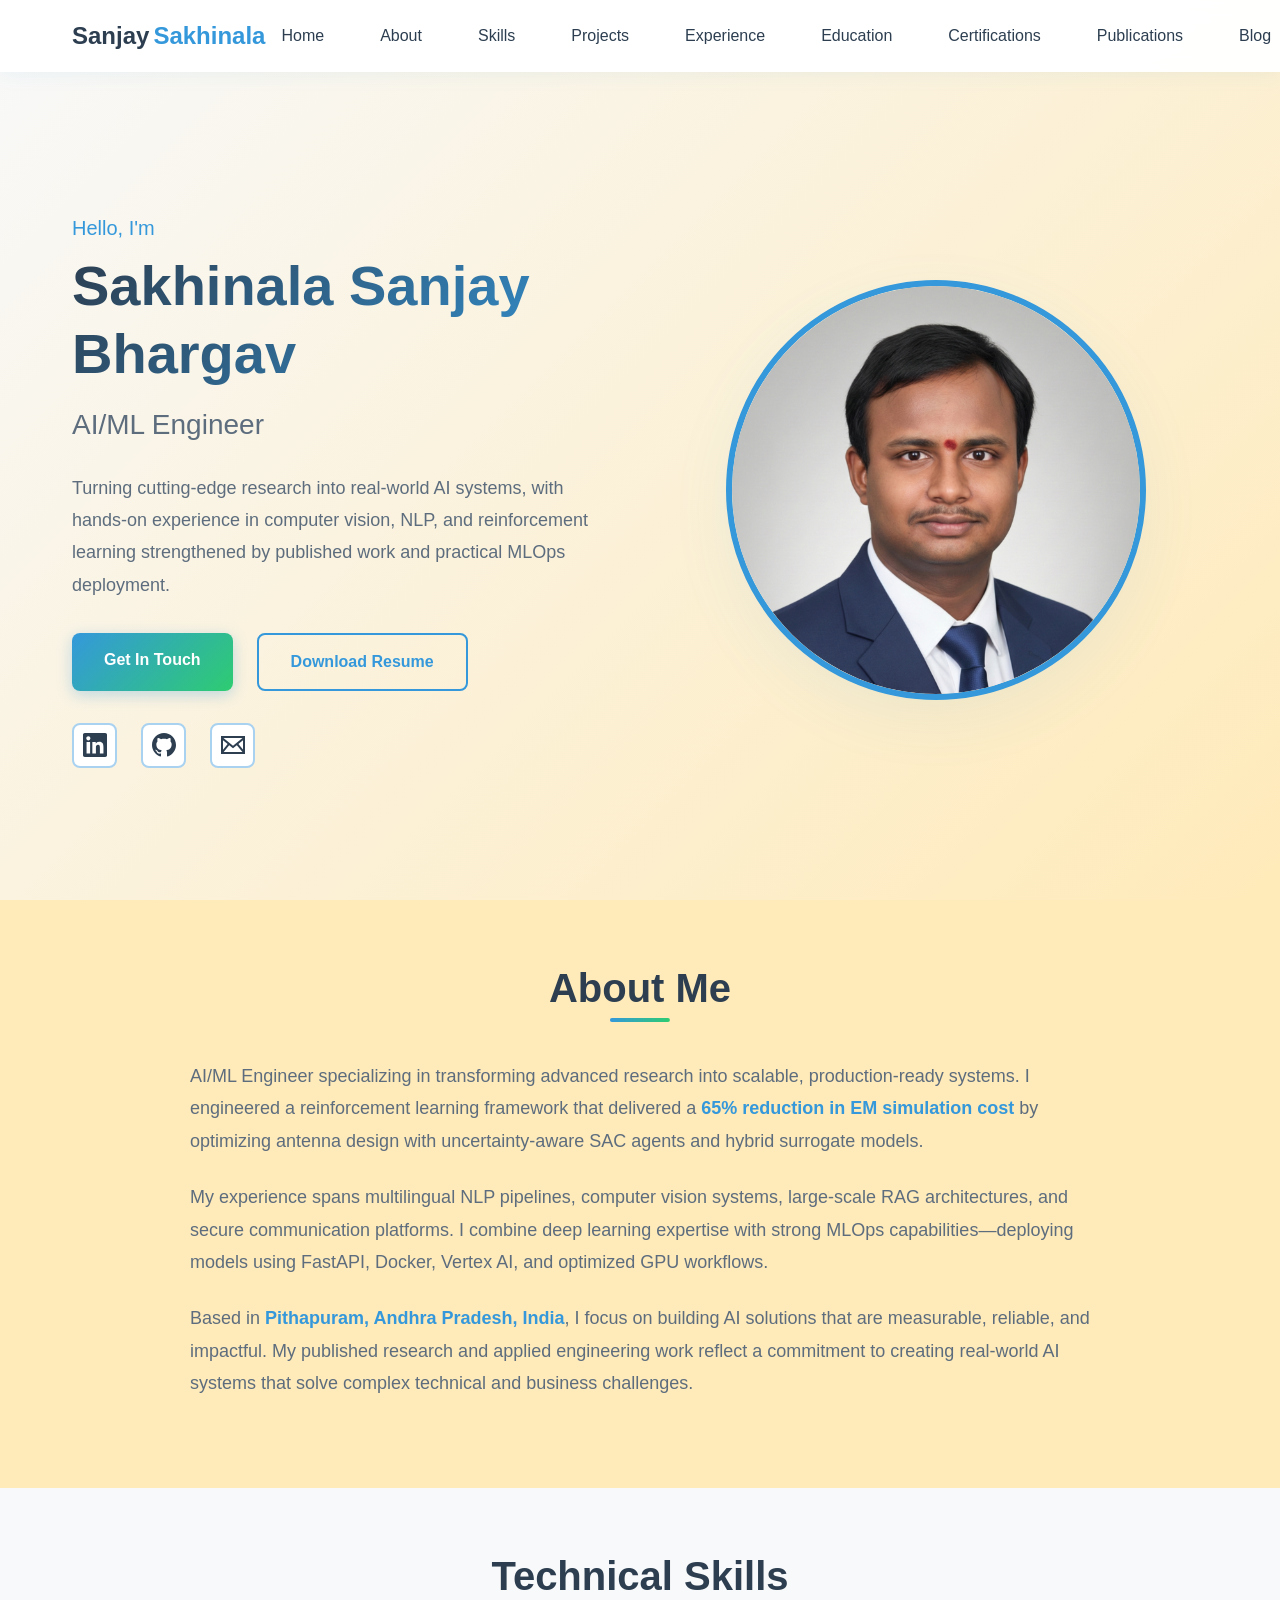
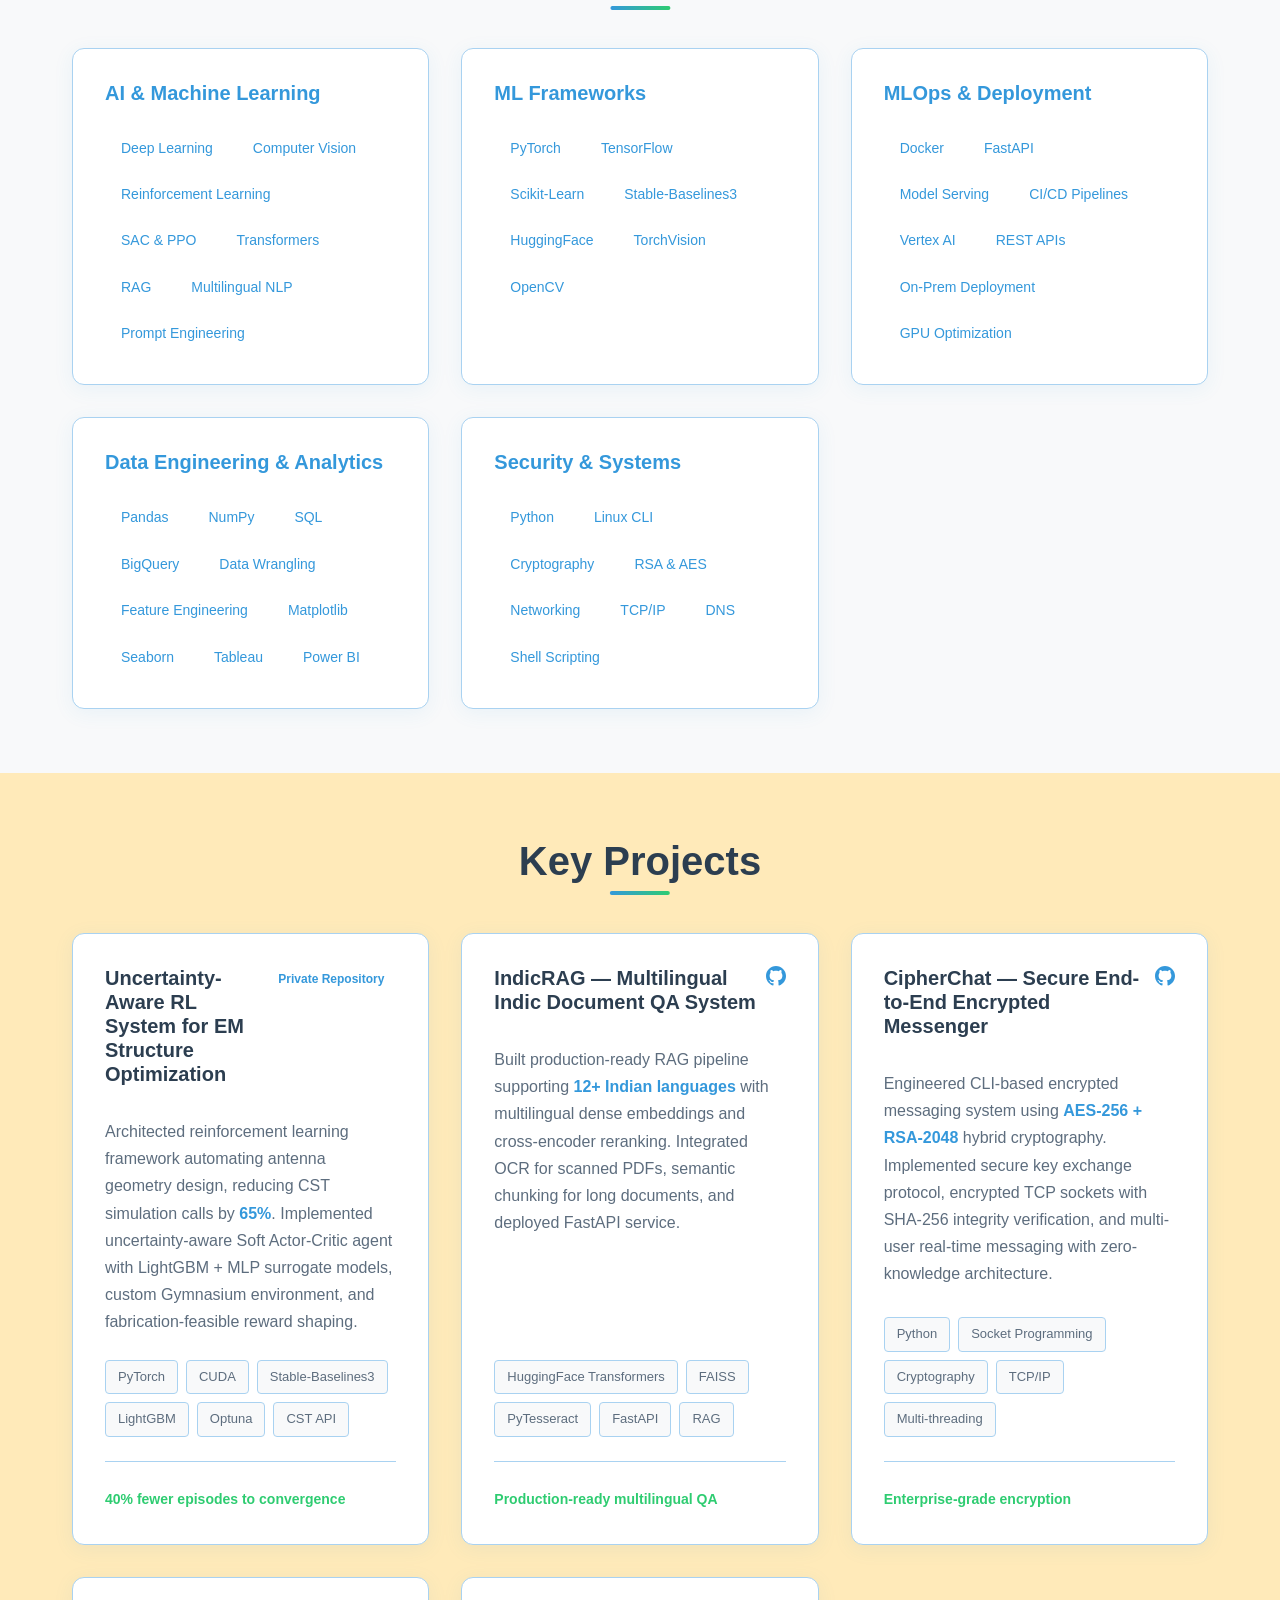
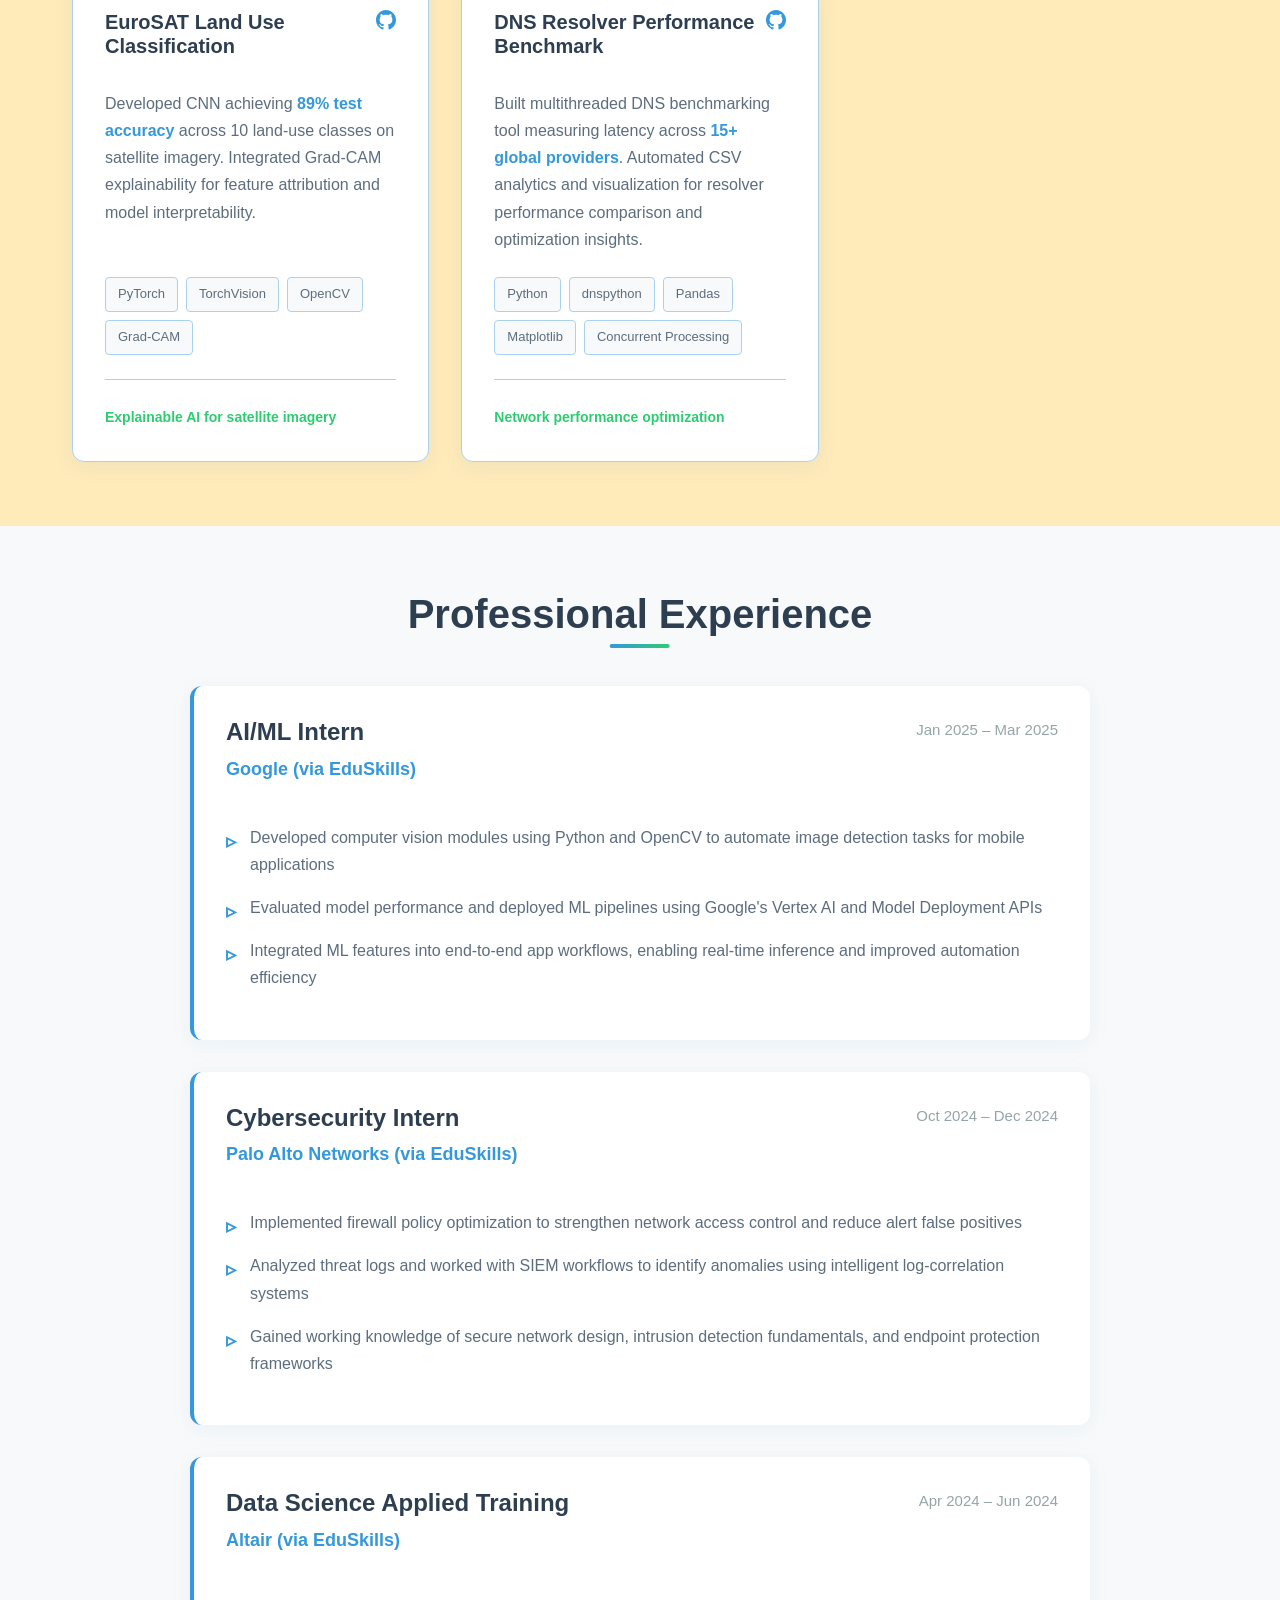
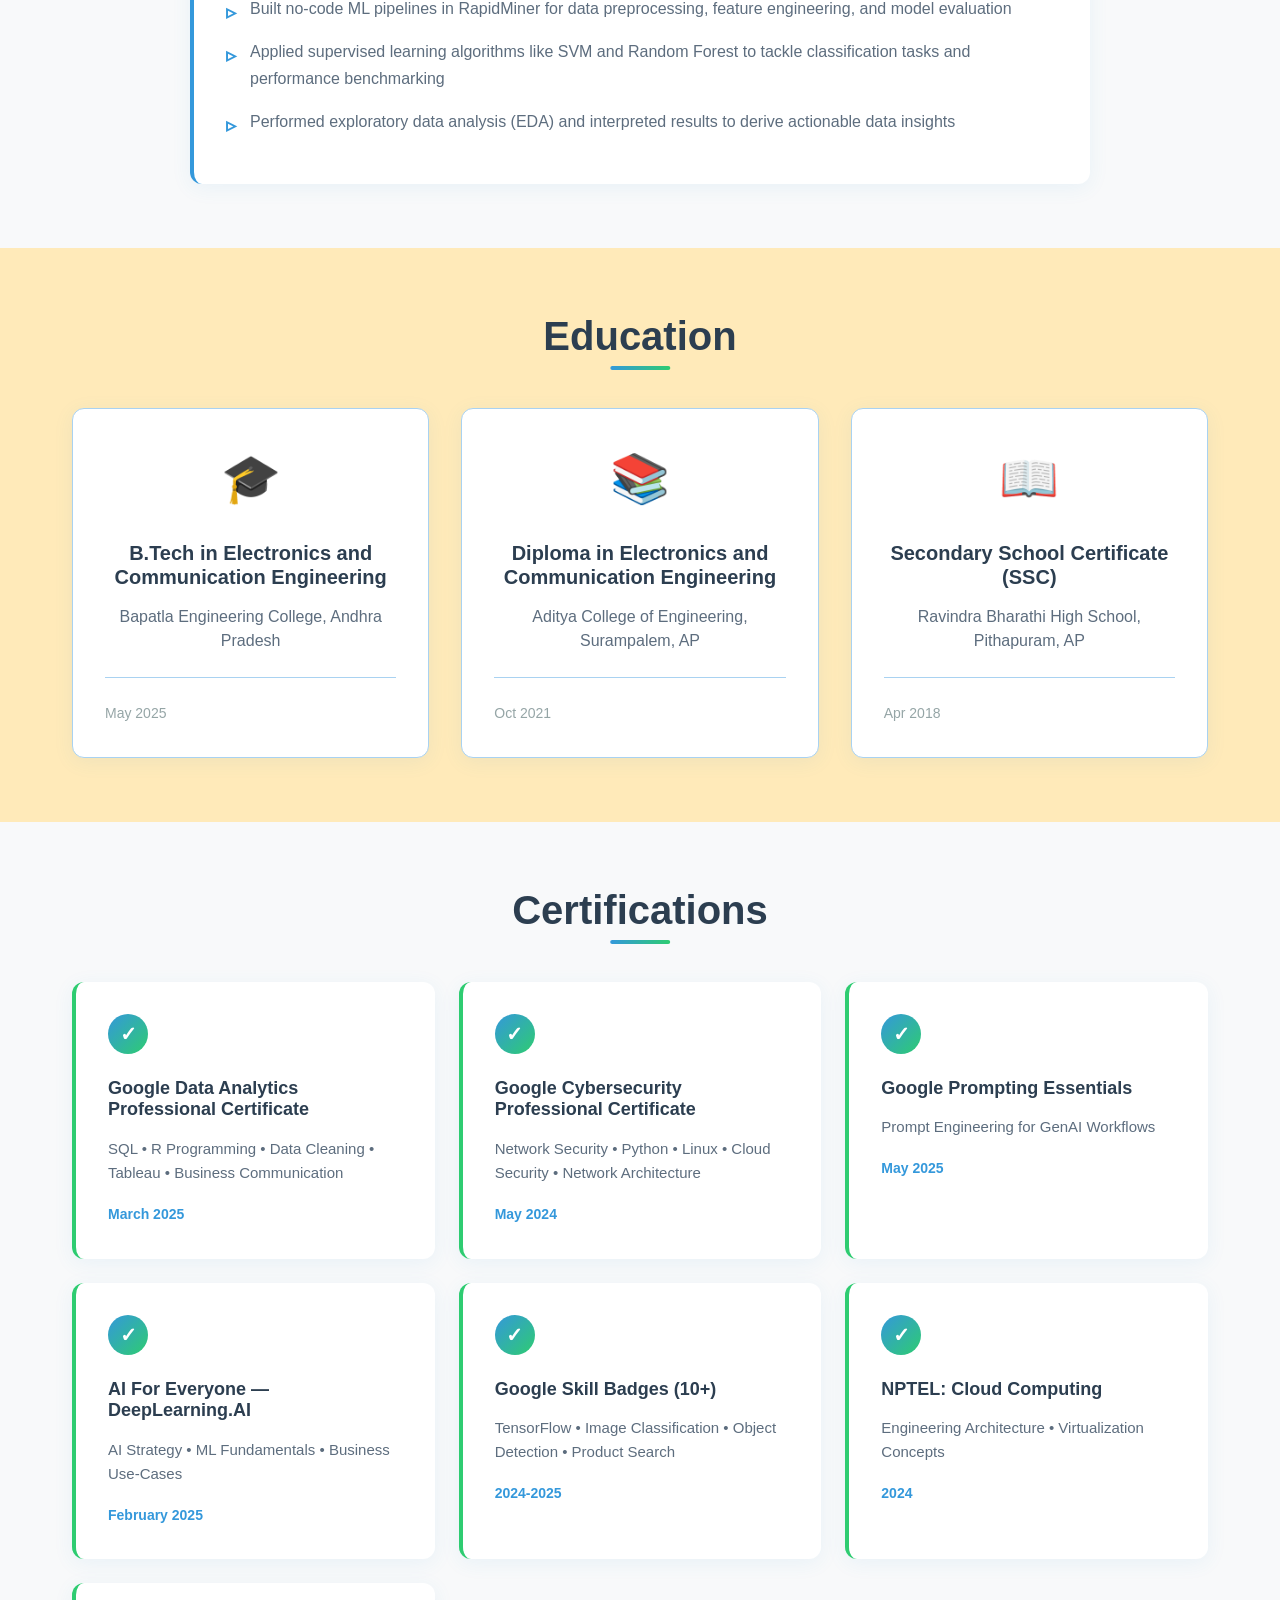
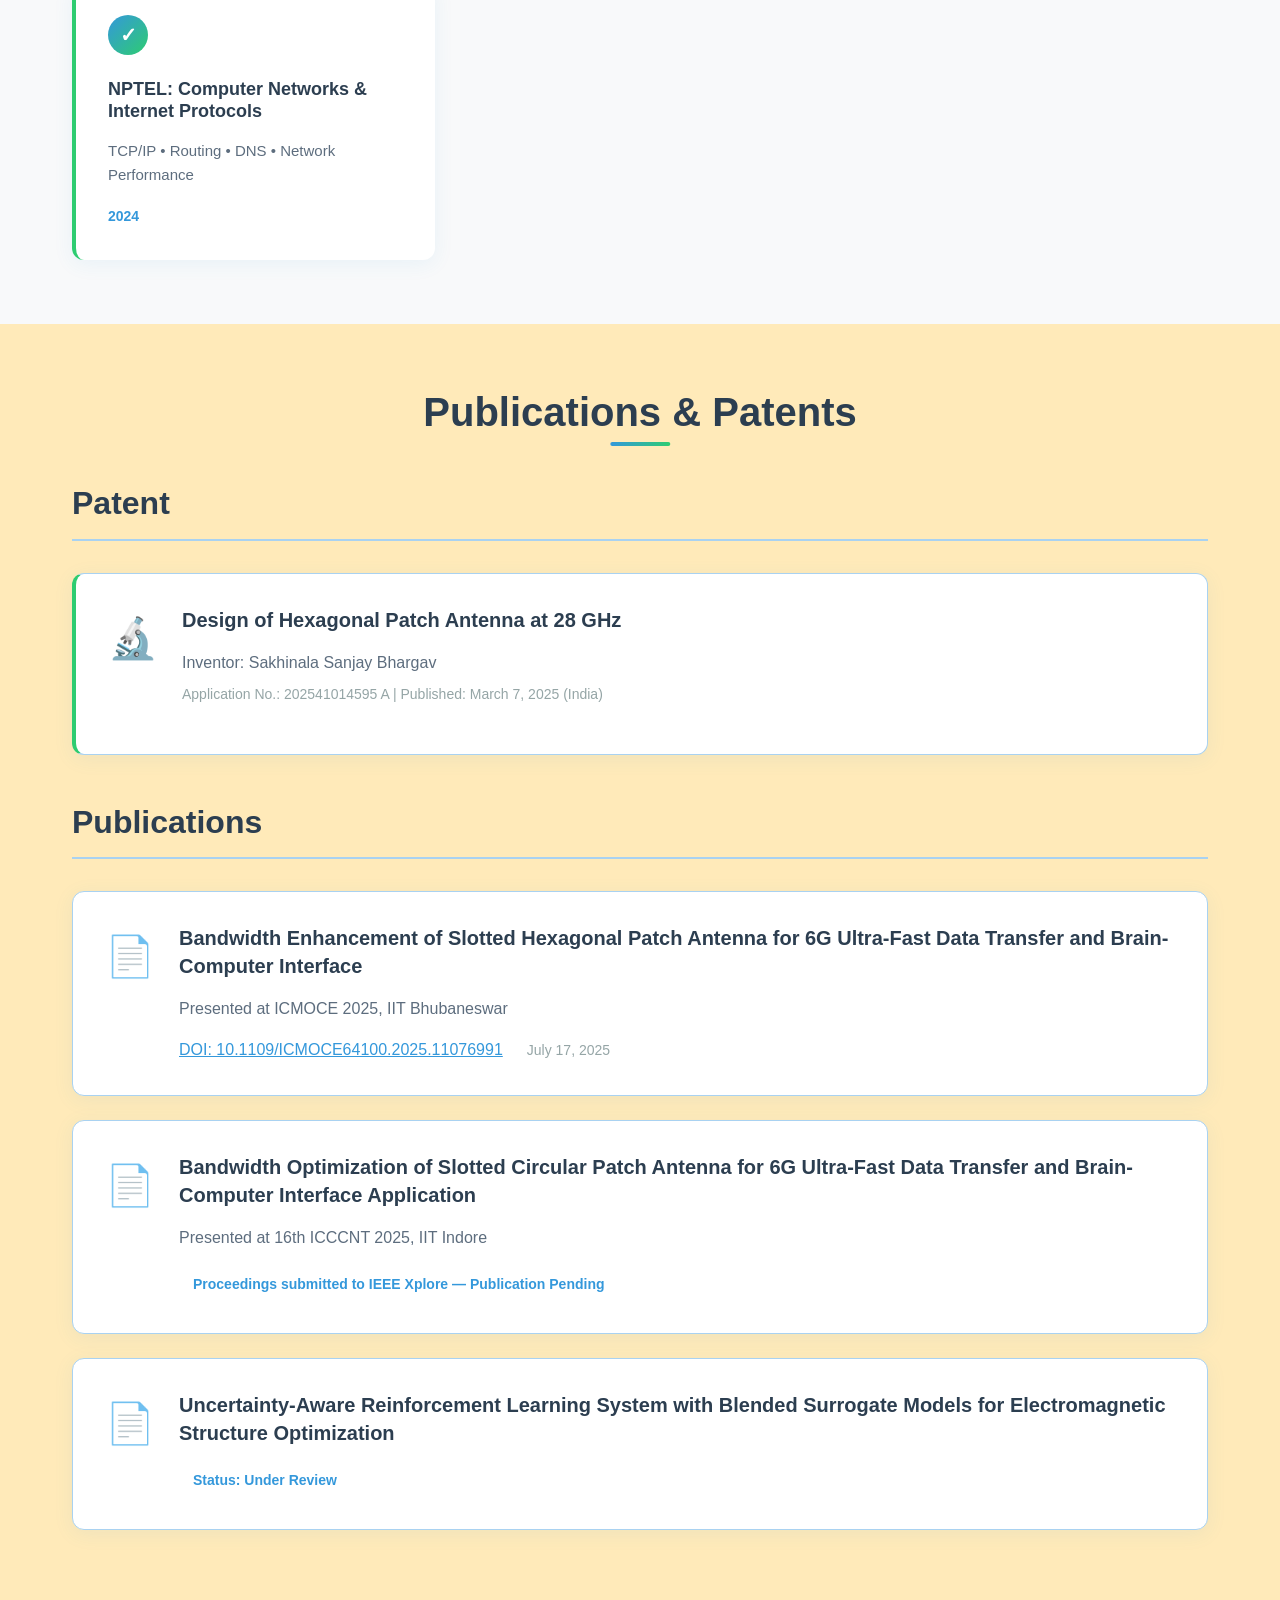
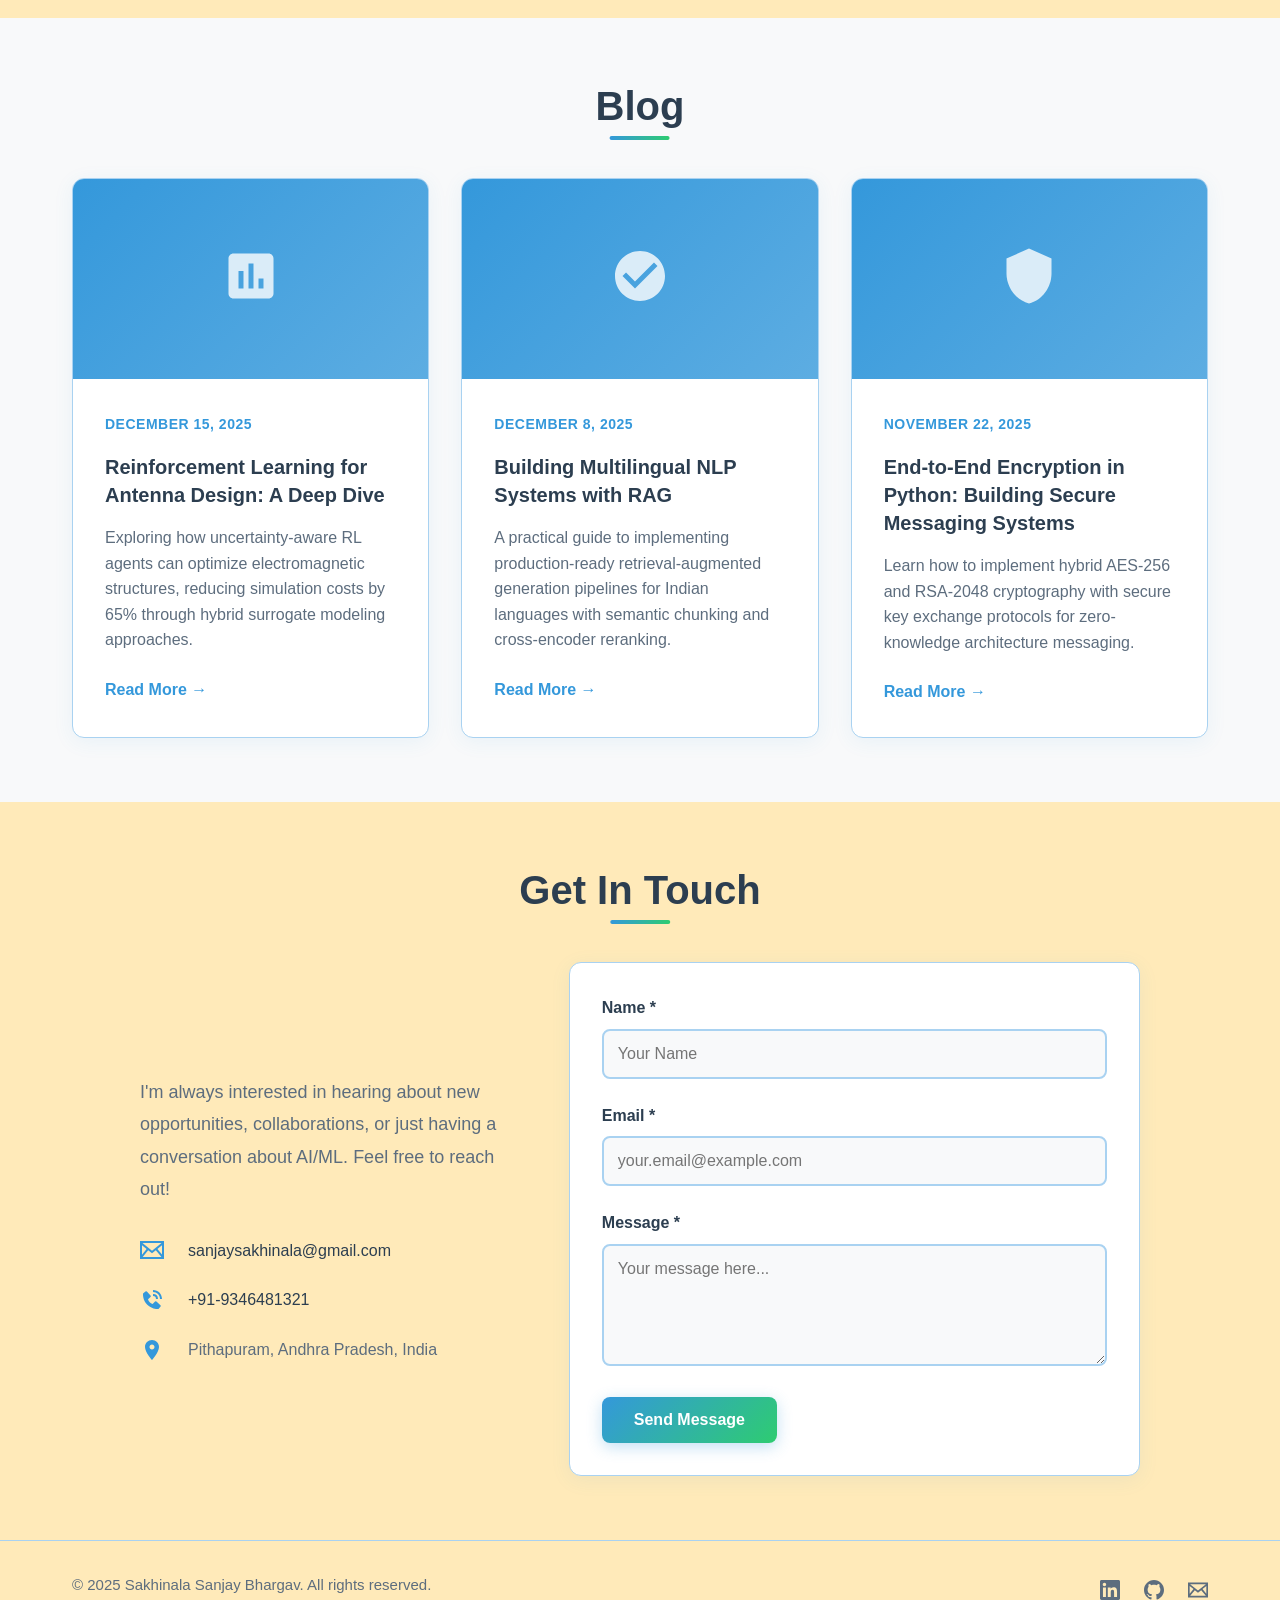
==== commit c63ca936: "Update fmt.Println message from 'Hello' to 'Goodbye'" ====
--- a/index.html
+++ b/index.html
@@ -68,15 +68,16 @@
                     </div>
 
                     <div class="hero-social">
-                        <a href="https://linkedin.com/in/sanjay-sakhinala" target="_blank" aria-label="LinkedIn"
-                            class="social-link">
+                        <a href="https://linkedin.com/in/sanjay-sakhinala" target="_blank" rel="noopener noreferrer"
+                            aria-label="LinkedIn" class="social-link">
                             <svg width="24" height="24" viewBox="0 0 24 24" fill="currentColor">
                                 <path
                                     d="M20.447 20.452h-3.554v-5.569c0-1.328-.027-3.037-1.852-3.037-1.853 0-2.136 1.445-2.136 2.939v5.667H9.351V9h3.414v1.561h.046c.477-.9 1.637-1.85 3.37-1.85 3.601 0 4.267 2.37 4.267 5.455v6.286zM5.337 7.433c-1.144 0-2.063-.926-2.063-2.065 0-1.138.92-2.063 2.063-2.063 1.14 0 2.064.925 2.064 2.063 0 1.139-.925 2.065-2.064 2.065zm1.782 13.019H3.555V9h3.564v11.452zM22.225 0H1.771C.792 0 0 .774 0 1.729v20.542C0 23.227.792 24 1.771 24h20.451C23.2 24 24 23.227 24 22.271V1.729C24 .774 23.2 0 22.222 0h.003z" />
                             </svg>
                         </a>
 
-                        <a href="https://github.com/DNSdecoded" target="_blank" aria-label="GitHub" class="social-link">
+                        <a href="https://github.com/DNSdecoded" target="_blank" rel="noopener noreferrer"
+                            aria-label="GitHub" class="social-link">
                             <svg width="24" height="24" viewBox="0 0 24 24" fill="currentColor">
                                 <path
                                     d="M12 0c-6.626 0-12 5.373-12 12 0 5.302 3.438 9.8 8.207 11.387.599.111.793-.261.793-.577v-2.234c-3.338.726-4.033-1.416-4.033-1.416-.546-1.387-1.333-1.756-1.333-1.756-1.089-.745.083-.729.083-.729 1.205.084 1.839 1.237 1.839 1.237 1.07 1.834 2.807 1.304 3.492.997.107-.775.418-1.305.762-1.604-2.665-.305-5.467-1.334-5.467-5.931 0-1.311.469-2.381 1.236-3.221-.124-.303-.535-1.524.117-3.176 0 0 1.008-.322 3.301 1.23.957-.266 1.983-.399 3.003-.404 1.02.005 2.047.138 3.006.404 2.291-1.552 3.297-1.23 3.297-1.23.653 1.653.242 2.874.118 3.176.77.84 1.235 1.911 1.235 3.221 0 4.609-2.807 5.624-5.479 5.921.43.372.823 1.102.823 2.222v3.293c0 .319.192.694.801.576 4.765-1.589 8.199-6.086 8.199-11.386 0-6.627-5.373-12-12-12z" />
@@ -244,7 +245,8 @@
                 <div class="project-card">
                     <div class="project-header">
                         <h3 class="project-title">IndicRAG — Multilingual Indic Document QA System</h3>
-                        <a href="https://github.com/DNSdecoded/IndicRAG" target="_blank" class="project-link">
+                        <a href="https://github.com/DNSdecoded/IndicRAG" target="_blank" rel="noopener noreferrer"
+                            class="project-link">
                             <svg width="20" height="20" viewBox="0 0 24 24" fill="currentColor">
                                 <path
                                     d="M12 0c-6.626 0-12 5.373-12 12 0 5.302 3.438 9.8 8.207 11.387.599.111.793-.261.793-.577v-2.234c-3.338.726-4.033-1.416-4.033-1.416-.546-1.387-1.333-1.756-1.333-1.756-1.089-.745.083-.729.083-.729 1.205.084 1.839 1.237 1.839 1.237 1.07 1.834 2.807 1.304 3.492.997.107-.775.418-1.305.762-1.604-2.665-.305-5.467-1.334-5.467-5.931 0-1.311.469-2.381 1.236-3.221-.124-.303-.535-1.524.117-3.176 0 0 1.008-.322 3.301 1.23.957-.266 1.983-.399 3.003-.404 1.02.005 2.047.138 3.006.404 2.291-1.552 3.297-1.23 3.297-1.23.653 1.653.242 2.874.118 3.176.77.84 1.235 1.911 1.235 3.221 0 4.609-2.807 5.624-5.479 5.921.43.372.823 1.102.823 2.222v3.293c0 .319.192.694.801.576 4.765-1.589 8.199-6.086 8.199-11.386 0-6.627-5.373-12-12-12z" />
@@ -272,7 +274,8 @@
                 <div class="project-card">
                     <div class="project-header">
                         <h3 class="project-title">CipherChat — Secure End-to-End Encrypted Messenger</h3>
-                        <a href="https://github.com/DNSdecoded/CipherChat" target="_blank" class="project-link">
+                        <a href="https://github.com/DNSdecoded/CipherChat" target="_blank" rel="noopener noreferrer"
+                            class="project-link">
                             <svg width="20" height="20" viewBox="0 0 24 24" fill="currentColor">
                                 <path
                                     d="M12 0c-6.626 0-12 5.373-12 12 0 5.302 3.438 9.8 8.207 11.387.599.111.793-.261.793-.577v-2.234c-3.338.726-4.033-1.416-4.033-1.416-.546-1.387-1.333-1.756-1.333-1.756-1.089-.745.083-.729.083-.729 1.205.084 1.839 1.237 1.839 1.237 1.07 1.834 2.807 1.304 3.492.997.107-.775.418-1.305.762-1.604-2.665-.305-5.467-1.334-5.467-5.931 0-1.311.469-2.381 1.236-3.221-.124-.303-.535-1.524.117-3.176 0 0 1.008-.322 3.301 1.23.957-.266 1.983-.399 3.003-.404 1.02.005 2.047.138 3.006.404 2.291-1.552 3.297-1.23 3.297-1.23.653 1.653.242 2.874.118 3.176.77.84 1.235 1.911 1.235 3.221 0 4.609-2.807 5.624-5.479 5.921.43.372.823 1.102.823 2.222v3.293c0 .319.192.694.801.576 4.765-1.589 8.199-6.086 8.199-11.386 0-6.627-5.373-12-12-12z" />
@@ -301,7 +304,7 @@
                     <div class="project-header">
                         <h3 class="project-title">EuroSAT Land Use Classification</h3>
                         <a href="https://github.com/DNSdecoded/landuse-cnn-eurosat" target="_blank"
-                            class="project-link">
+                            rel="noopener noreferrer" class="project-link">
                             <svg width="20" height="20" viewBox="0 0 24 24" fill="currentColor">
                                 <path
                                     d="M12 0c-6.626 0-12 5.373-12 12 0 5.302 3.438 9.8 8.207 11.387.599.111.793-.261.793-.577v-2.234c-3.338.726-4.033-1.416-4.033-1.416-.546-1.387-1.333-1.756-1.333-1.756-1.089-.745.083-.729.083-.729 1.205.084 1.839 1.237 1.839 1.237 1.07 1.834 2.807 1.304 3.492.997.107-.775.418-1.305.762-1.604-2.665-.305-5.467-1.334-5.467-5.931 0-1.311.469-2.381 1.236-3.221-.124-.303-.535-1.524.117-3.176 0 0 1.008-.322 3.301 1.23.957-.266 1.983-.399 3.003-.404 1.02.005 2.047.138 3.006.404 2.291-1.552 3.297-1.23 3.297-1.23.653 1.653.242 2.874.118 3.176.77.84 1.235 1.911 1.235 3.221 0 4.609-2.807 5.624-5.479 5.921.43.372.823 1.102.823 2.222v3.293c0 .319.192.694.801.576 4.765-1.589 8.199-6.086 8.199-11.386 0-6.627-5.373-12-12-12z" />
@@ -328,7 +331,8 @@
                 <div class="project-card">
                     <div class="project-header">
                         <h3 class="project-title">DNS Resolver Performance Benchmark</h3>
-                        <a href="https://github.com/DNSdecoded/dns_analyzer" target="_blank" class="project-link">
+                        <a href="https://github.com/DNSdecoded/dns_analyzer" target="_blank" rel="noopener noreferrer"
+                            class="project-link">
                             <svg width="20" height="20" viewBox="0 0 24 24" fill="currentColor">
                                 <path
                                     d="M12 0c-6.626 0-12 5.373-12 12 0 5.302 3.438 9.8 8.207 11.387.599.111.793-.261.793-.577v-2.234c-3.338.726-4.033-1.416-4.033-1.416-.546-1.387-1.333-1.756-1.333-1.756-1.089-.745.083-.729.083-.729 1.205.084 1.839 1.237 1.839 1.237 1.07 1.834 2.807 1.304 3.492.997.107-.775.418-1.305.762-1.604-2.665-.305-5.467-1.334-5.467-5.931 0-1.311.469-2.381 1.236-3.221-.124-.303-.535-1.524.117-3.176 0 0 1.008-.322 3.301 1.23.957-.266 1.983-.399 3.003-.404 1.02.005 2.047.138 3.006.404 2.291-1.552 3.297-1.23 3.297-1.23.653 1.653.242 2.874.118 3.176.77.84 1.235 1.911 1.235 3.221 0 4.609-2.807 5.624-5.479 5.921.43.372.823 1.102.823 2.222v3.293c0 .319.192.694.801.576 4.765-1.589 8.199-6.086 8.199-11.386 0-6.627-5.373-12-12-12z" />
@@ -545,7 +549,7 @@
                         <p class="pub-venue">Presented at ICMOCE 2025, IIT Bhubaneswar</p>
                         <div class="pub-links">
                             <a href="https://doi.org/10.1109/ICMOCE64100.2025.11076991" target="_blank"
-                                class="pub-link">
+                                rel="noopener noreferrer" class="pub-link">
                                 DOI: 10.1109/ICMOCE64100.2025.11076991
                             </a>
                             <span class="pub-date">July 17, 2025</span>
@@ -595,7 +599,7 @@
                         </div>
                     </div>
                     <div class="blog-content">
-                        <span class="blog-date">November 2024</span>
+                        <span class="blog-date">December 15, 2025</span>
                         <h3 class="blog-title">Reinforcement Learning for Antenna Design: A Deep Dive</h3>
                         <p class="blog-excerpt">
                             Exploring how uncertainty-aware RL agents can optimize electromagnetic structures, reducing
@@ -616,7 +620,7 @@
                         </div>
                     </div>
                     <div class="blog-content">
-                        <span class="blog-date">October 2024</span>
+                        <span class="blog-date">December 8, 2025</span>
                         <h3 class="blog-title">Building Multilingual NLP Systems with RAG</h3>
                         <p class="blog-excerpt">
                             A practical guide to implementing production-ready retrieval-augmented generation pipelines
@@ -636,7 +640,7 @@
                         </div>
                     </div>
                     <div class="blog-content">
-                        <span class="blog-date">September 2024</span>
+                        <span class="blog-date">November 22, 2025</span>
                         <h3 class="blog-title">End-to-End Encryption in Python: Building Secure Messaging Systems</h3>
                         <p class="blog-excerpt">
                             Learn how to implement hybrid AES-256 and RSA-2048 cryptography with secure key exchange
@@ -730,13 +734,15 @@
             <div class="footer-content">
                 <p class="footer-text">&copy; 2025 Sakhinala Sanjay Bhargav. All rights reserved.</p>
                 <div class="footer-social">
-                    <a href="https://linkedin.com/in/sanjay-sakhinala" target="_blank" aria-label="LinkedIn">
+                    <a href="https://linkedin.com/in/sanjay-sakhinala" target="_blank" rel="noopener noreferrer"
+                        aria-label="LinkedIn">
                         <svg width="20" height="20" viewBox="0 0 24 24" fill="currentColor">
                             <path
                                 d="M20.447 20.452h-3.554v-5.569c0-1.328-.027-3.037-1.852-3.037-1.853 0-2.136 1.445-2.136 2.939v5.667H9.351V9h3.414v1.561h.046c.477-.9 1.637-1.85 3.37-1.85 3.601 0 4.267 2.37 4.267 5.455v6.286zM5.337 7.433c-1.144 0-2.063-.926-2.063-2.065 0-1.138.92-2.063 2.063-2.063 1.14 0 2.064.925 2.064 2.063 0 1.139-.925 2.065-2.064 2.065zm1.782 13.019H3.555V9h3.564v11.452zM22.225 0H1.771C.792 0 0 .774 0 1.729v20.542C0 23.227.792 24 1.771 24h20.451C23.2 24 24 23.227 24 22.271V1.729C24 .774 23.2 0 22.222 0h.003z" />
                         </svg>
                     </a>
-                    <a href="https://github.com/DNSdecoded" target="_blank" aria-label="GitHub">
+                    <a href="https://github.com/DNSdecoded" target="_blank" rel="noopener noreferrer"
+                        aria-label="GitHub">
                         <svg width="20" height="20" viewBox="0 0 24 24" fill="currentColor">
                             <path
                                 d="M12 0c-6.626 0-12 5.373-12 12 0 5.302 3.438 9.8 8.207 11.387.599.111.793-.261.793-.577v-2.234c-3.338.726-4.033-1.416-4.033-1.416-.546-1.387-1.333-1.756-1.333-1.756-1.089-.745.083-.729.083-.729 1.205.084 1.839 1.237 1.839 1.237 1.07 1.834 2.807 1.304 3.492.997.107-.775.418-1.305.762-1.604-2.665-.305-5.467-1.334-5.467-5.931 0-1.311.469-2.381 1.236-3.221-.124-.303-.535-1.524.117-3.176 0 0 1.008-.322 3.301 1.23.957-.266 1.983-.399 3.003-.404 1.02.005 2.047.138 3.006.404 2.291-1.552 3.297-1.23 3.297-1.23.653 1.653.242 2.874.118 3.176.77.84 1.235 1.911 1.235 3.221 0 4.609-2.807 5.624-5.479 5.921.43.372.823 1.102.823 2.222v3.293c0 .319.192.694.801.576 4.765-1.589 8.199-6.086 8.199-11.386 0-6.627-5.373-12-12-12z" />
@@ -757,4 +763,5 @@
     <script data-goatcounter="https://sanjaysakhinala.goatcounter.com/count" async src="//gc.zgo.at/count.js"></script>
 </body>
 
-</html>+
+</html>
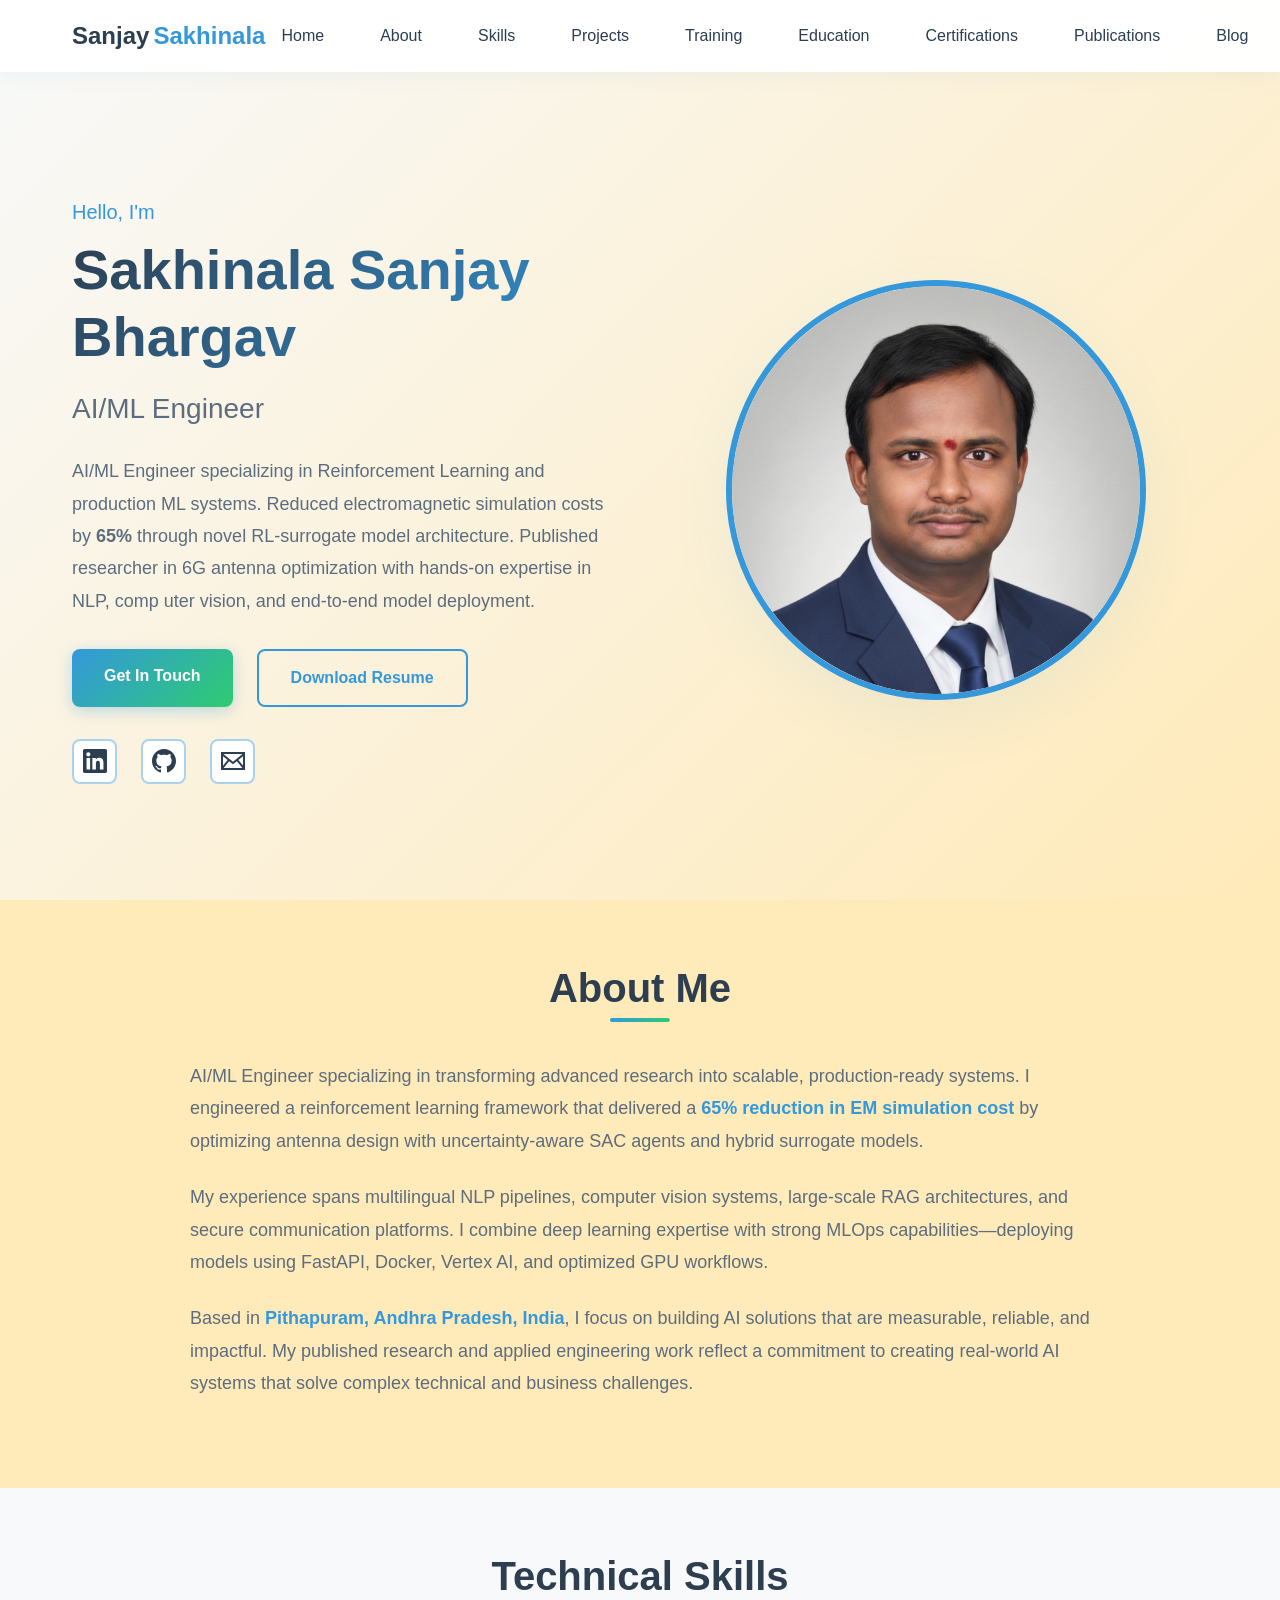
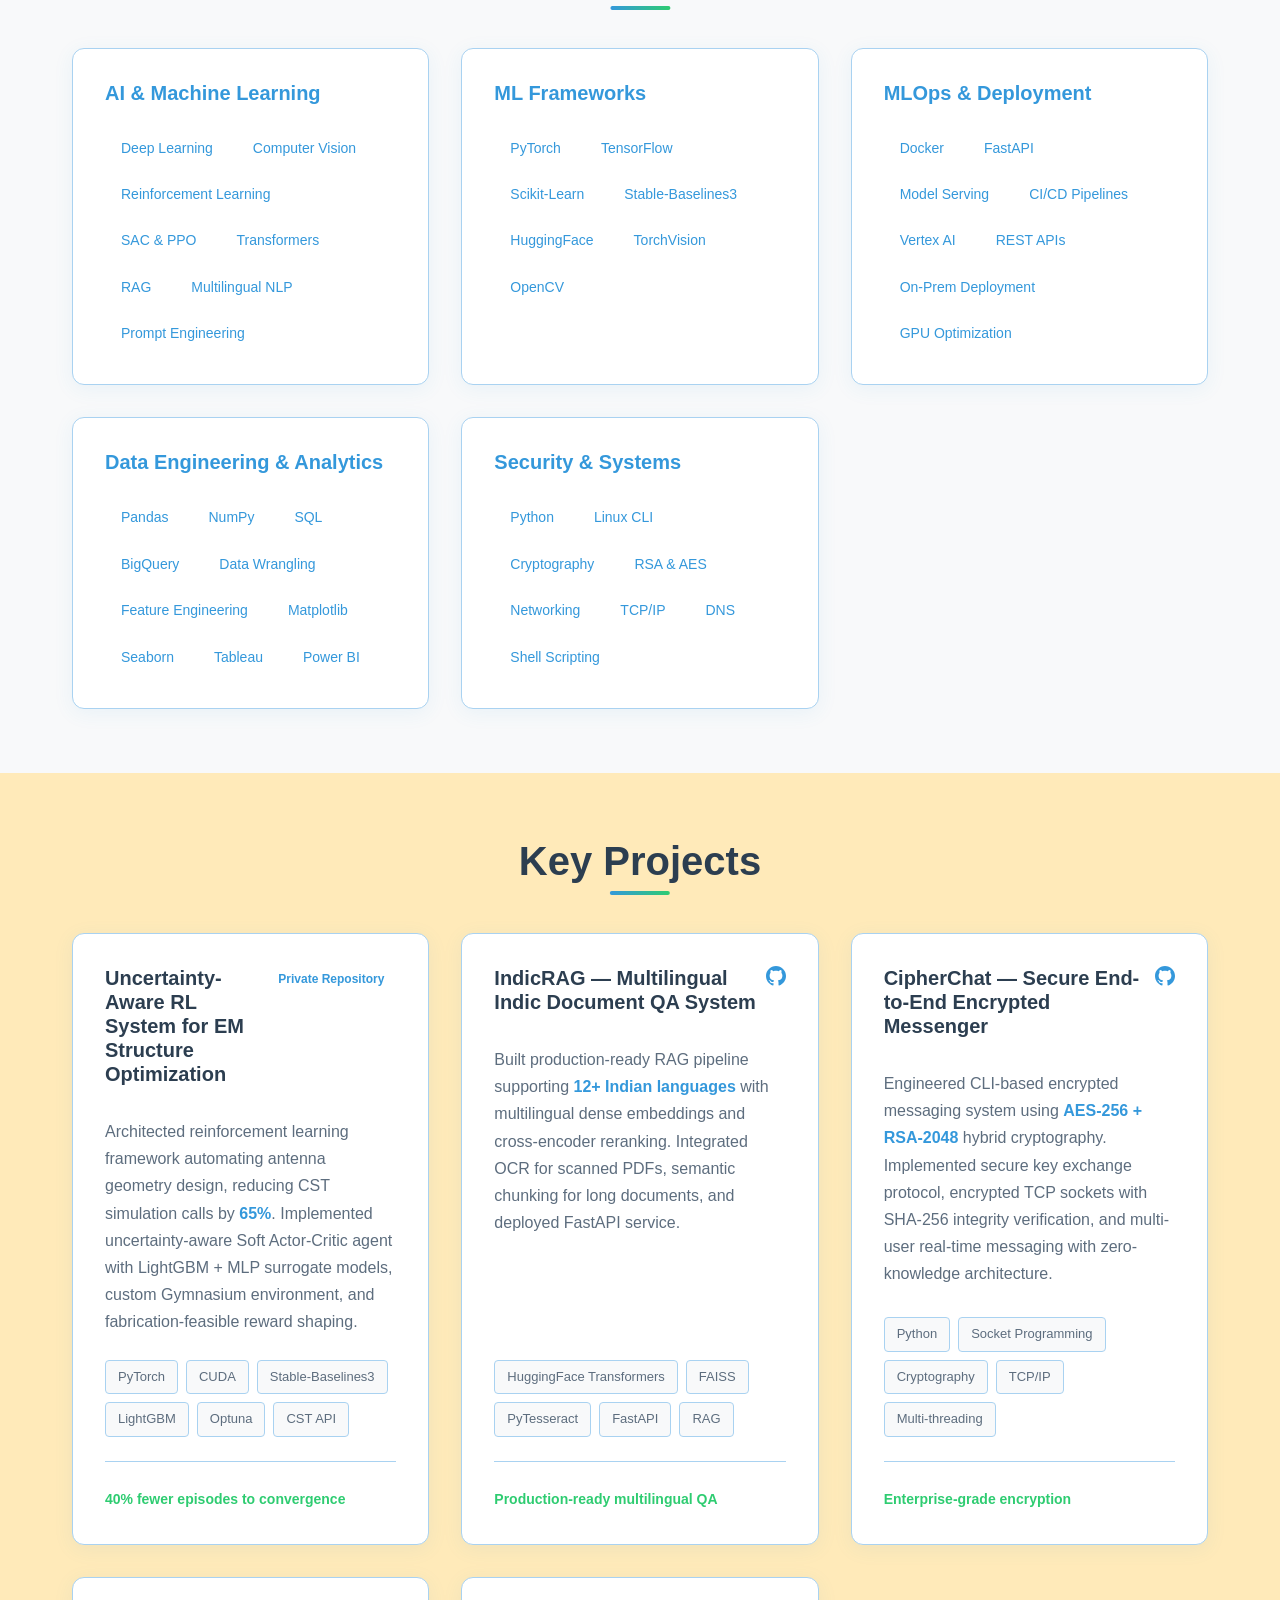
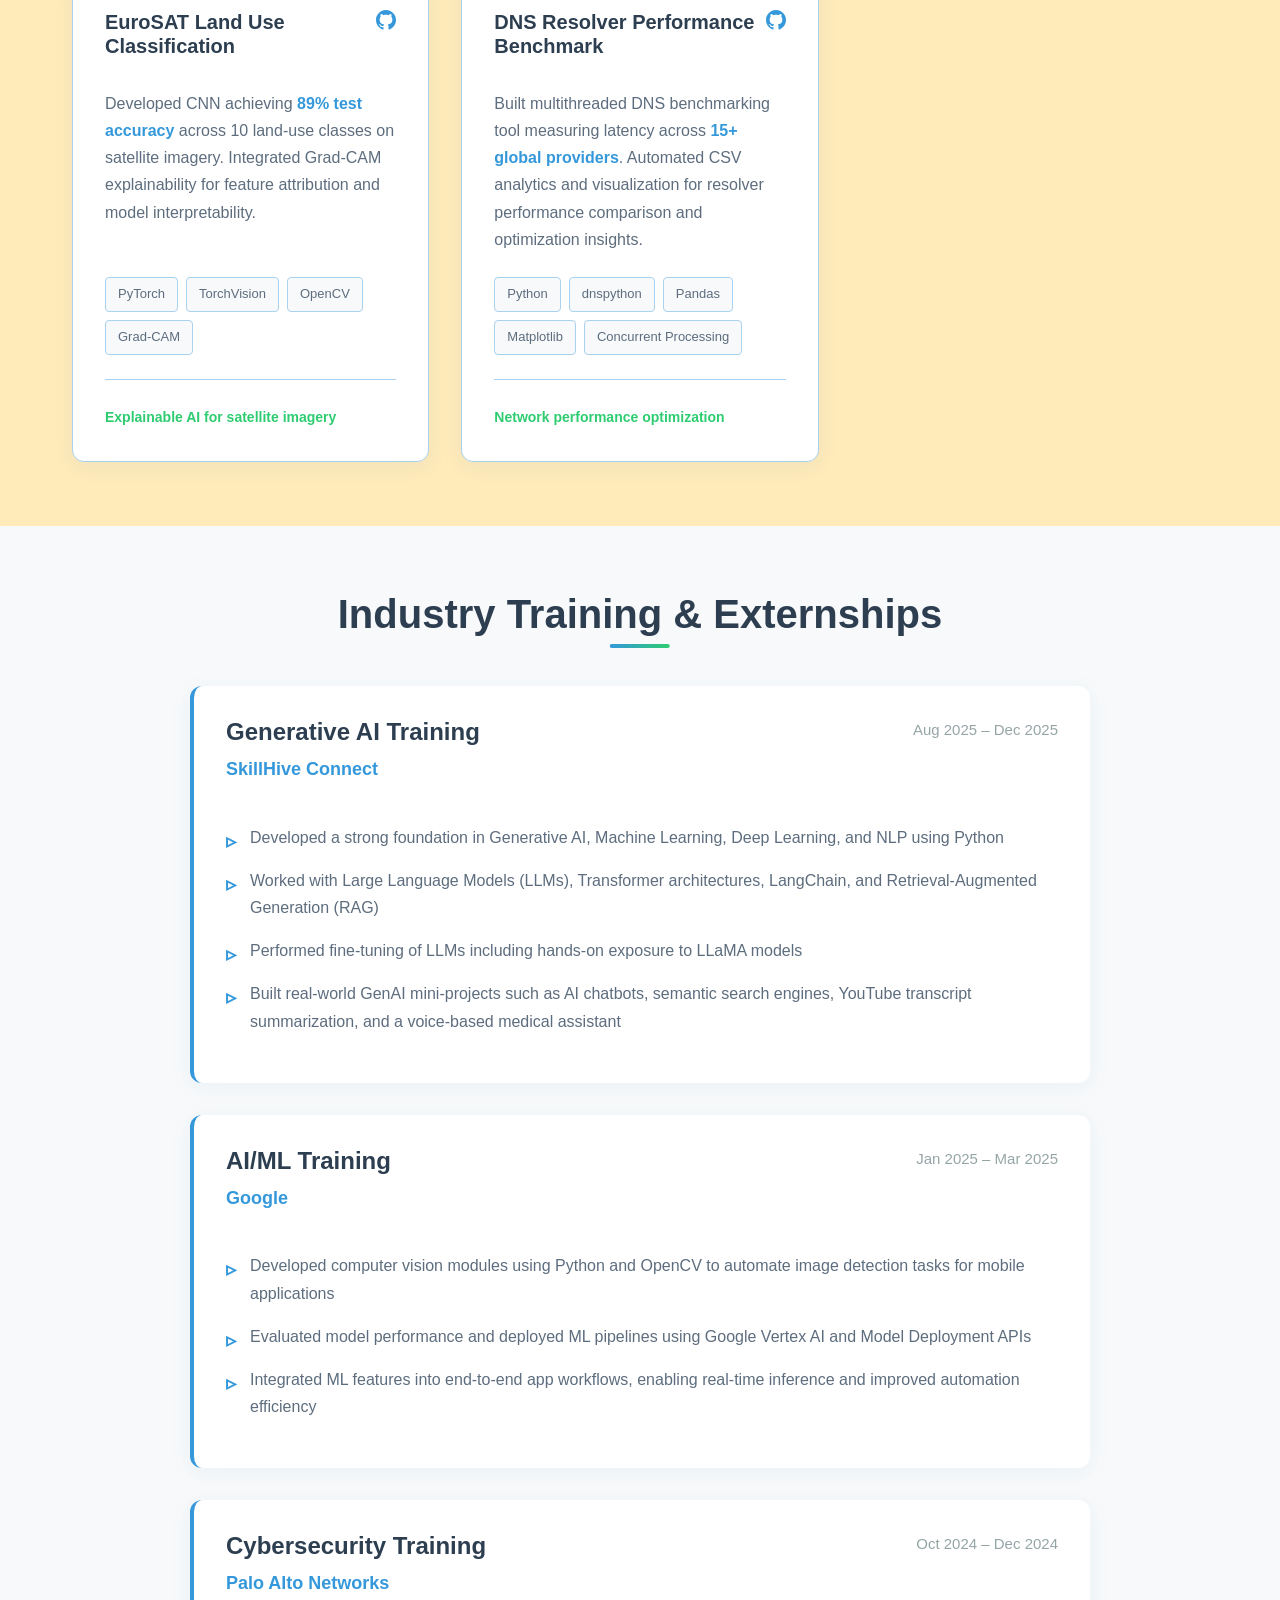
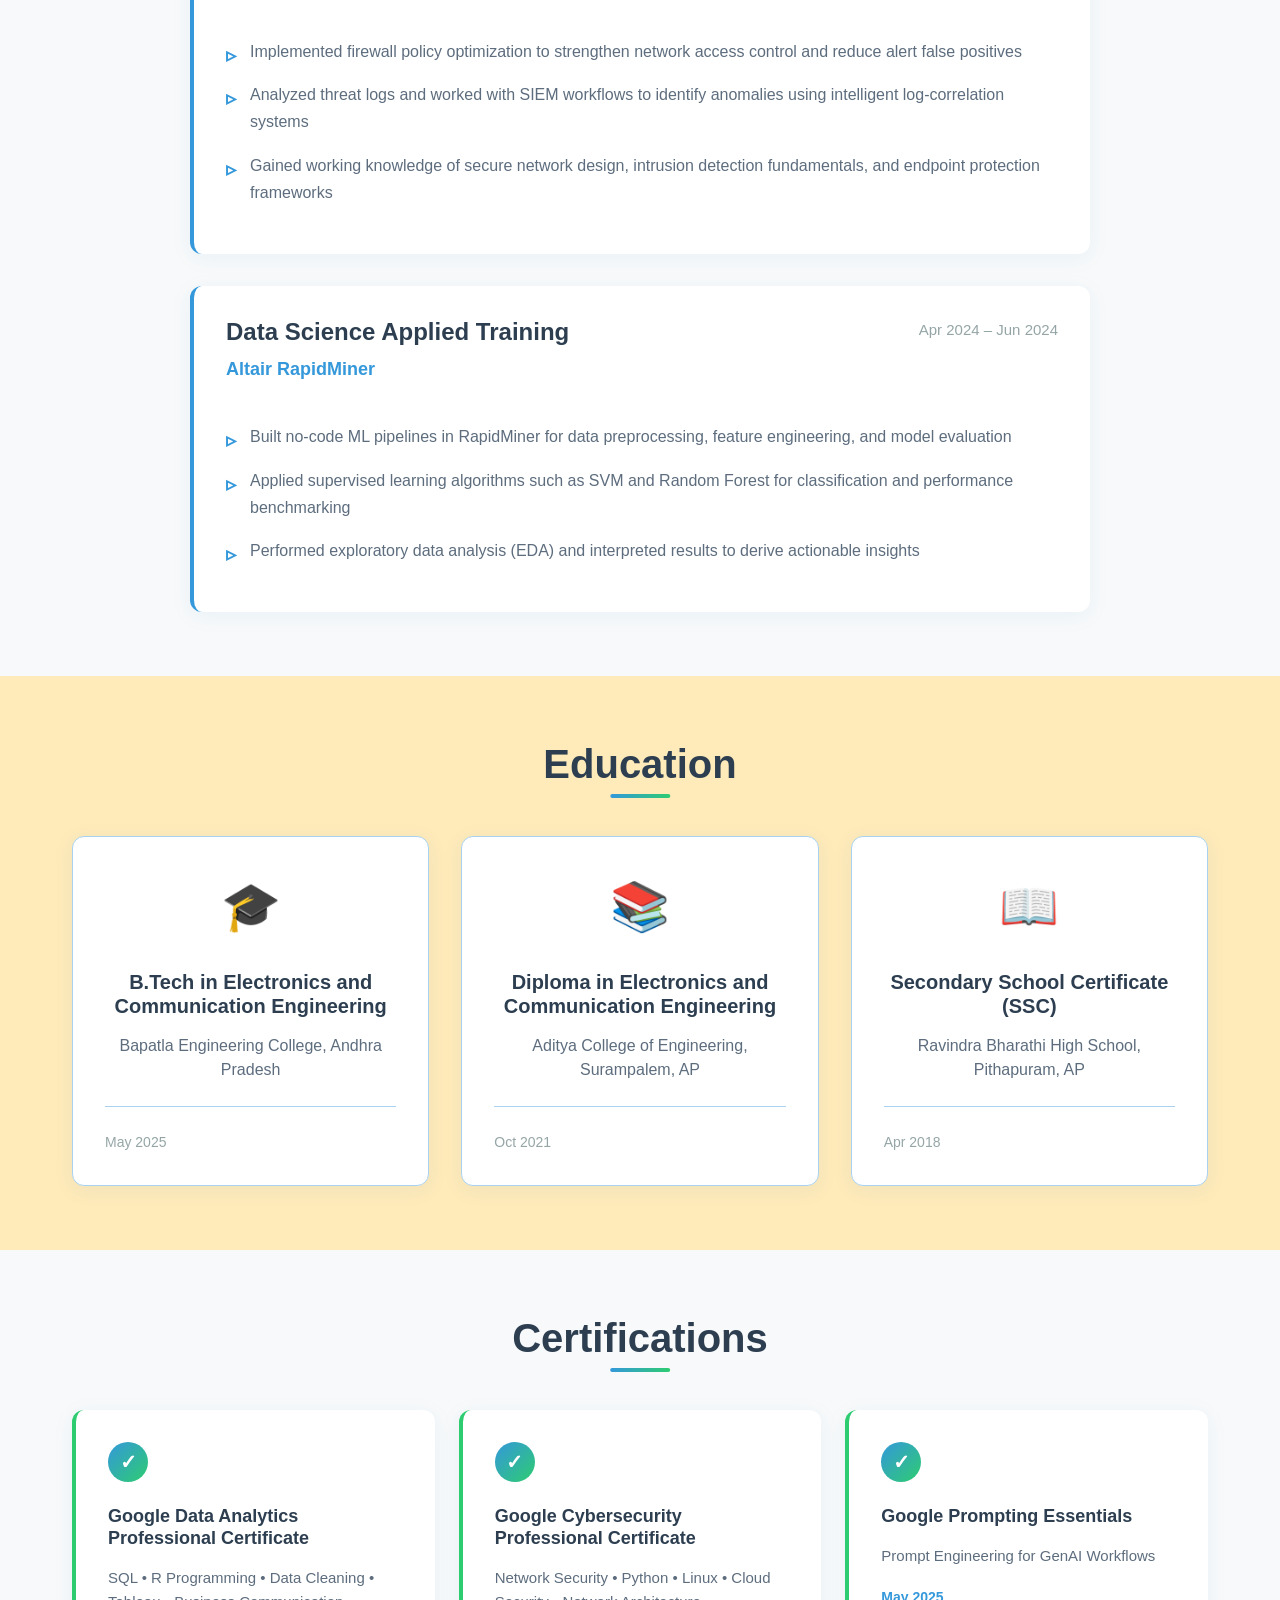
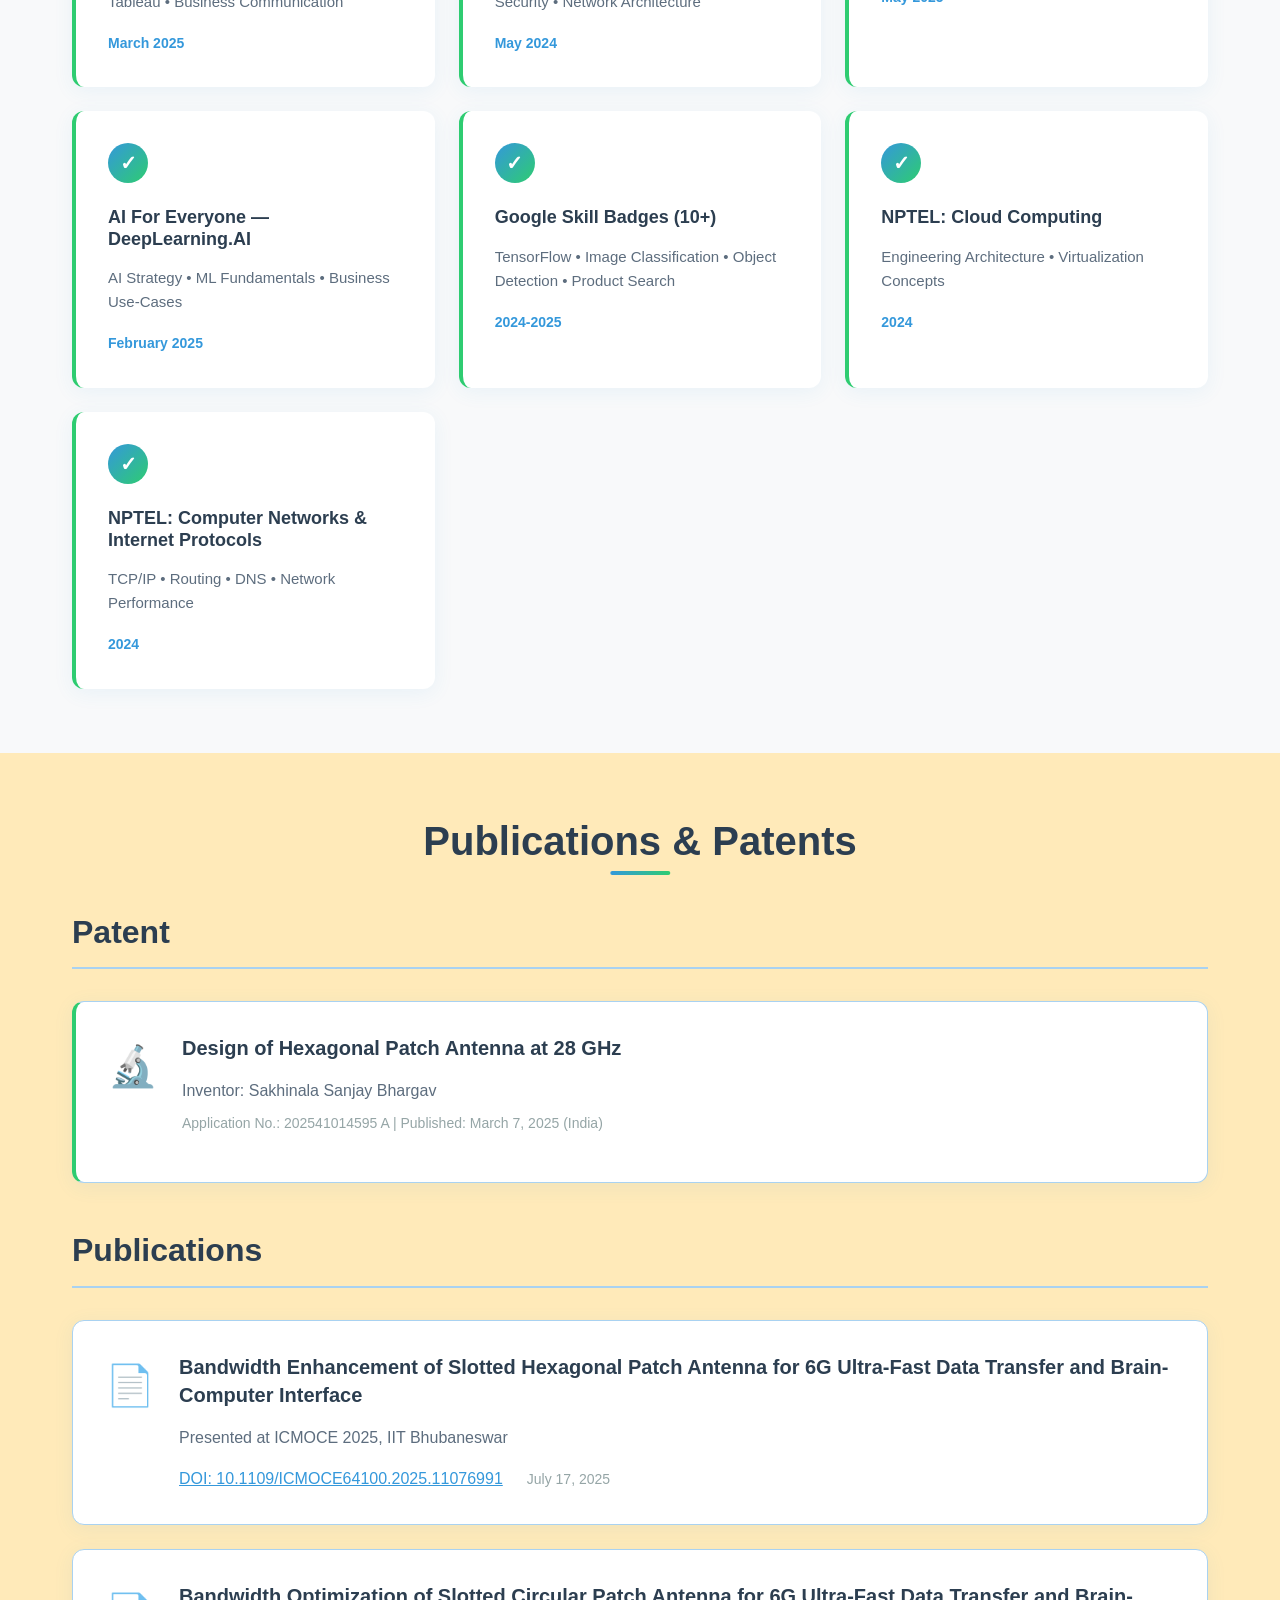
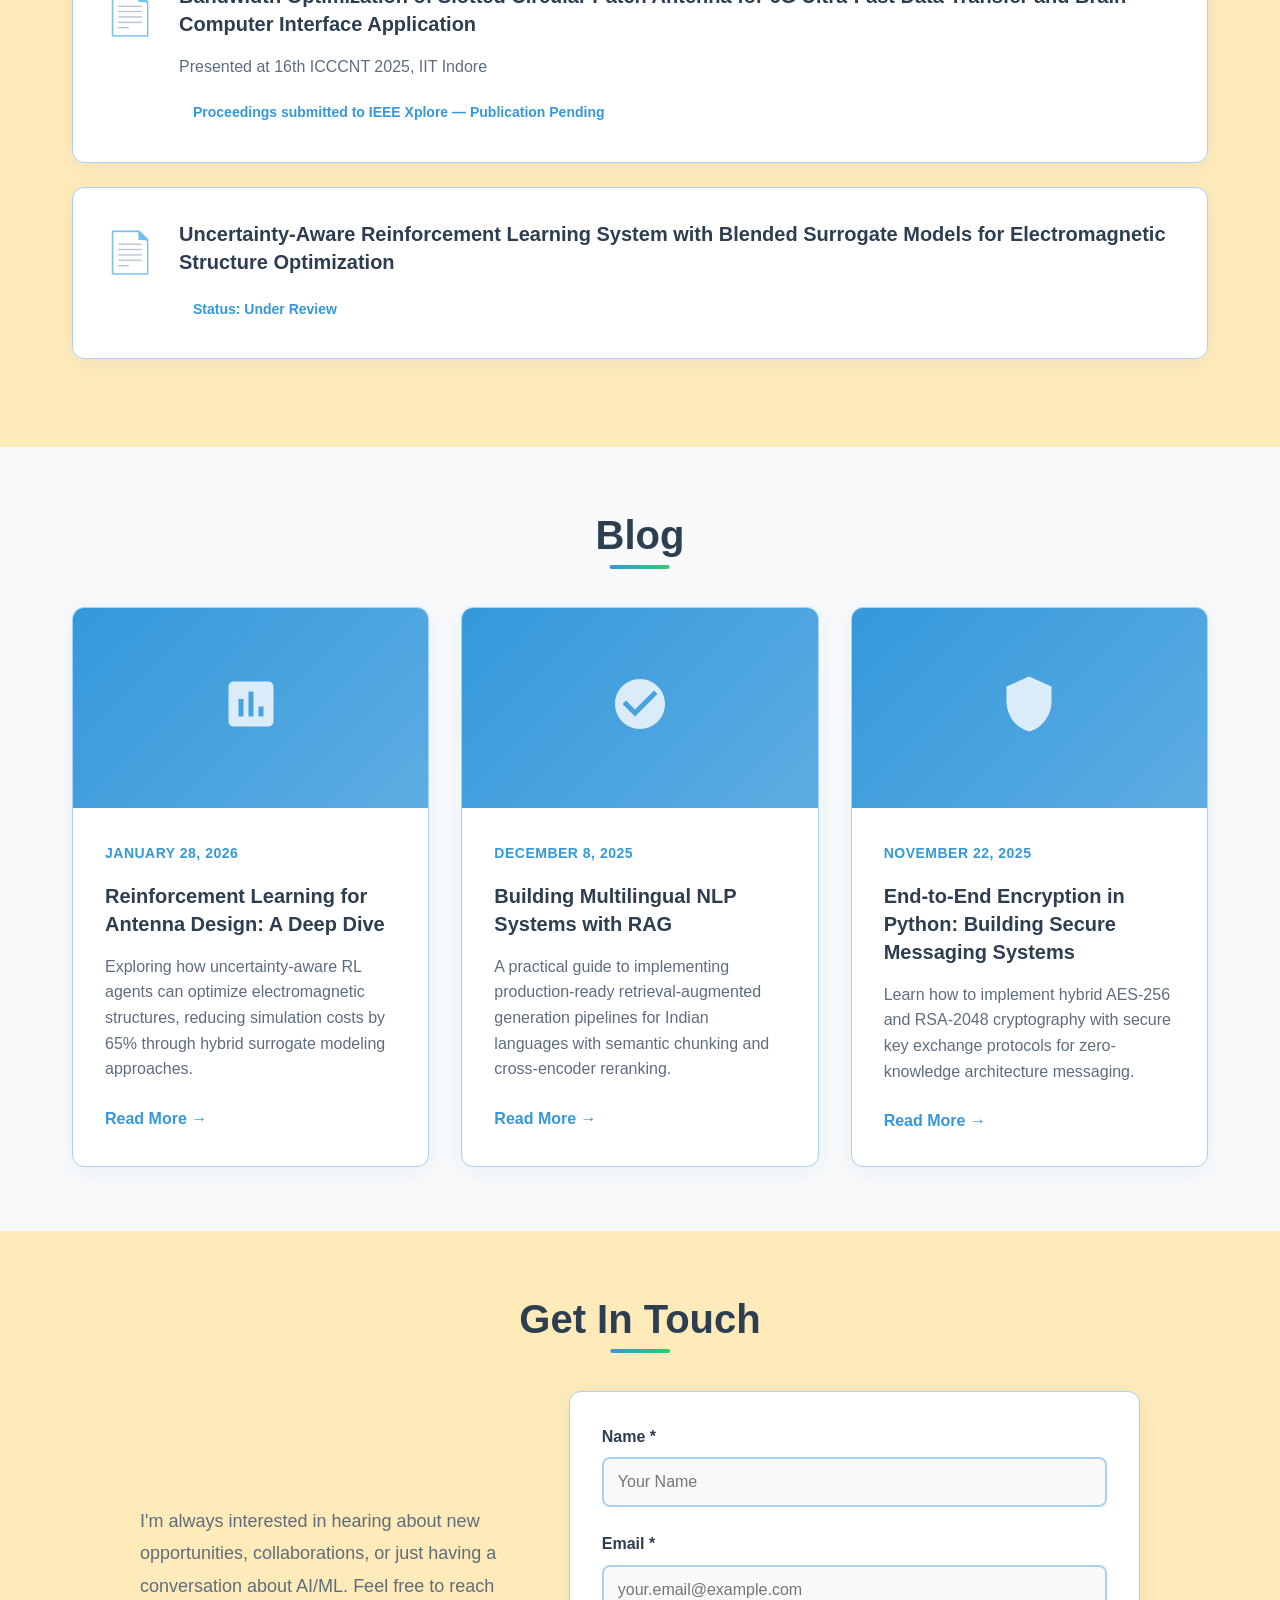
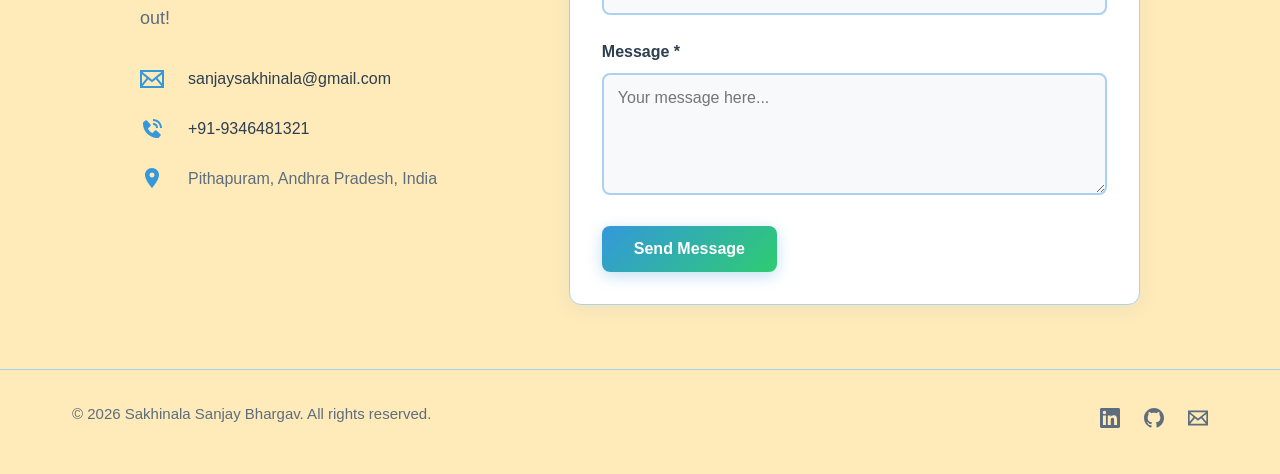
==== commit b51aa4d4: "Add 404 page, redirects, sitemap, and SEO improvements Added a custom 404.html page, _redirects for " ====
--- a/index.html
+++ b/index.html
@@ -9,8 +9,58 @@
     <meta name="keywords"
         content="AI Engineer, ML Engineer, Deep Learning, Computer Vision, Reinforcement Learning, NLP, MLOps, Python">
     <meta name="author" content="Sakhinala Sanjay Bhargav">
-    <title>Sanjay Bhargav - AI/ML Engineer</title>
+    <meta name="robots" content="index, follow">
+    <meta name="googlebot" content="index, follow">
+    
+    <!-- Open Graph / Facebook -->
+    <meta property="og:type" content="website">
+    <meta property="og:url" content="https://sanjaysakhinala.pages.dev/">
+    <meta property="og:title" content="Sanjay Bhargav - AI/ML Engineer">
+    <meta property="og:description" content="AI/ML Engineer specializing in Deep Learning, Computer Vision, and Reinforcement Learning.">
+    <meta property="og:image" content="https://sanjaysakhinala.pages.dev/photo.png">
+    <meta property="og:site_name" content="Sanjay Sakhinala's Portfolio">
+    
+    <!-- Twitter -->
+    <meta property="twitter:card" content="summary_large_image">
+    <meta property="twitter:url" content="https://sanjaysakhinala.pages.dev/">
+    <meta property="twitter:title" content="Sanjay Bhargav - AI/ML Engineer">
+    <meta property="twitter:description" content="AI/ML Engineer specializing in Deep Learning, Computer Vision, and Reinforcement Learning.">
+    <meta property="twitter:image" content="https://sanjaysakhinala.pages.dev/photo.png">
+    
+    <!-- Canonical URL -->
+    <link rel="canonical" href="https://sanjaysakhinala.pages.dev/">
+    
+    <title>Sanjay Bhargav - AI/ML Engineer | Deep Learning & Computer Vision Specialist</title>
     <link rel="stylesheet" href="style.css">
+    
+    <!-- Structured Data (JSON-LD) -->
+    <script type="application/ld+json">
+    {
+        "@context": "https://schema.org",
+        "@type": "Person",
+        "name": "Sakhinala Sanjay Bhargav",
+        "jobTitle": "AI/ML Engineer",
+        "description": "AI/ML Engineer specializing in Deep Learning, Computer Vision, and Reinforcement Learning",
+        "url": "https://sanjaysakhinala.pages.dev/",
+        "image": "https://sanjaysakhinala.pages.dev/photo.png",
+        "sameAs": [
+            "https://linkedin.com/in/sanjay-sakhinala",
+            "https://github.com/DNSdecoded"
+        ],
+        "email": "sanjaysakhinala@gmail.com",
+        "address": {
+            "@type": "PostalAddress",
+            "addressLocality": "Pithapuram",
+            "addressRegion": "Andhra Pradesh",
+            "addressCountry": "IN"
+        },
+        "skills": "AI, Machine Learning, Deep Learning, Computer Vision, Reinforcement Learning, NLP, MLOps, Python, PyTorch, TensorFlow, Scikit-Learn, Docker, FastAPI",
+        "worksFor": {
+            "@type": "Organization",
+            "name": "Freelance"
+        }
+    }
+    </script>
 </head>
 
 <body data-theme="light">
@@ -25,7 +75,7 @@
                 <li><a href="#about" class="nav-link">About</a></li>
                 <li><a href="#skills" class="nav-link">Skills</a></li>
                 <li><a href="#projects" class="nav-link">Projects</a></li>
-                <li><a href="#experience" class="nav-link">Experience</a></li>
+                <li><a href="#Training" class="nav-link">Training</a></li>
                 <li><a href="#education" class="nav-link">Education</a></li>
                 <li><a href="#certifications" class="nav-link">Certifications</a></li>
                 <li><a href="#publications" class="nav-link">Publications</a></li>
@@ -53,13 +103,12 @@
                     <p class="hero-greeting">Hello, I'm</p>
                     <h1 class="hero-name">Sakhinala Sanjay Bhargav</h1>
                     <p class="hero-title">AI/ML Engineer</p>
-
                     <p class="hero-description">
-                        Turning cutting-edge research into real-world AI systems, with hands-on experience
-                        in computer vision, NLP, and reinforcement learning strengthened by published work
-                        and practical MLOps deployment.
+                        AI/ML Engineer specializing in <span class="highlight">Reinforcement Learning</span> 
+                        and production ML systems. Reduced electromagnetic simulation costs by <strong>65%</strong> 
+                        through novel RL-surrogate model architecture. Published researcher in 6G antenna 
+                        optimization with hands-on expertise in NLP, comp   uter vision, and end-to-end model deployment.
                     </p>
-
                     <div class="hero-cta">
                         <a href="#contact" class="btn btn-primary">Get In Touch</a>
                         <a href="./SanjayBhargav_AI_ML_Engineer.pdf" download class="btn btn-secondary">
@@ -95,7 +144,7 @@
 
                 <div class="hero-image">
                     <div class="image-wrapper">
-                        <img src="./photo.png" alt="Sakhinala Sanjay Bhargav" class="profile-image">
+                        <img src="photo.png" alt="Sakhinala Sanjay Bhargav" class="profile-image">
                     </div>
                 </div>
             </div>
@@ -358,71 +407,82 @@
             </div>
         </div>
     </section>
-
-    <!-- Experience Section -->
-    <section id="experience" class="section experience-section">
-        <div class="container">
-            <h2 class="section-title">Professional Experience</h2>
-            <div class="experience-timeline">
-                <!-- Experience 1 -->
-                <div class="experience-card">
-                    <div class="experience-header">
-                        <div class="experience-title-group">
-                            <h3 class="experience-title">AI/ML Intern</h3>
-                            <p class="experience-company">Google (via EduSkills)</p>
-                        </div>
-                        <span class="experience-date">Jan 2025 – Mar 2025</span>
-                    </div>
-                    <ul class="experience-list">
-                        <li>Developed computer vision modules using Python and OpenCV to automate image detection tasks
-                            for mobile applications</li>
-                        <li>Evaluated model performance and deployed ML pipelines using Google's Vertex AI and Model
-                            Deployment APIs</li>
-                        <li>Integrated ML features into end-to-end app workflows, enabling real-time inference and
-                            improved automation efficiency</li>
-                    </ul>
-                </div>
-
-                <!-- Experience 2 -->
-                <div class="experience-card">
-                    <div class="experience-header">
-                        <div class="experience-title-group">
-                            <h3 class="experience-title">Cybersecurity Intern</h3>
-                            <p class="experience-company">Palo Alto Networks (via EduSkills)</p>
-                        </div>
-                        <span class="experience-date">Oct 2024 – Dec 2024</span>
-                    </div>
-                    <ul class="experience-list">
-                        <li>Implemented firewall policy optimization to strengthen network access control and reduce
-                            alert false positives</li>
-                        <li>Analyzed threat logs and worked with SIEM workflows to identify anomalies using intelligent
-                            log-correlation systems</li>
-                        <li>Gained working knowledge of secure network design, intrusion detection fundamentals, and
-                            endpoint protection frameworks</li>
-                    </ul>
-                </div>
-
-                <!-- Experience 3 -->
-                <div class="experience-card">
-                    <div class="experience-header">
-                        <div class="experience-title-group">
-                            <h3 class="experience-title">Data Science Applied Training</h3>
-                            <p class="experience-company">Altair (via EduSkills)</p>
-                        </div>
-                        <span class="experience-date">Apr 2024 – Jun 2024</span>
-                    </div>
-                    <ul class="experience-list">
-                        <li>Built no-code ML pipelines in RapidMiner for data preprocessing, feature engineering, and
-                            model evaluation</li>
-                        <li>Applied supervised learning algorithms like SVM and Random Forest to tackle classification
-                            tasks and performance benchmarking</li>
-                        <li>Performed exploratory data analysis (EDA) and interpreted results to derive actionable data
-                            insights</li>
-                    </ul>
-                </div>
-            </div>
-        </div>
-    </section>
+<!-- Experience Section -->
+<section id="Training" class="section experience-section">
+    <div class="container">
+        <h2 class="section-title">Industry Training & Externships</h2>
+
+        <div class="experience-timeline">
+
+            <!-- Experience 1 (Latest) -->
+            <div class="experience-card">
+                <div class="experience-header">
+                    <div class="experience-title-group">
+                        <h3 class="experience-title">Generative AI Training</h3>
+                        <p class="experience-company">SkillHive Connect</p>
+                    </div>
+                    <span class="experience-date">Aug 2025 – Dec 2025</span>
+                </div>
+                <ul class="experience-list">
+                    <li>Developed a strong foundation in Generative AI, Machine Learning, Deep Learning, and NLP using Python</li>
+                    <li>Worked with Large Language Models (LLMs), Transformer architectures, LangChain, and Retrieval-Augmented Generation (RAG)</li>
+                    <li>Performed fine-tuning of LLMs including hands-on exposure to LLaMA models</li>
+                    <li>Built real-world GenAI mini-projects such as AI chatbots, semantic search engines, YouTube transcript summarization, and a voice-based medical assistant</li>
+                </ul>
+            </div>
+
+            <!-- Experience 2 -->
+            <div class="experience-card">
+                <div class="experience-header">
+                    <div class="experience-title-group">
+                        <h3 class="experience-title">AI/ML Training</h3>
+                        <p class="experience-company">Google</p>
+                    </div>
+                    <span class="experience-date">Jan 2025 – Mar 2025</span>
+                </div>
+                <ul class="experience-list">
+                    <li>Developed computer vision modules using Python and OpenCV to automate image detection tasks for mobile applications</li>
+                    <li>Evaluated model performance and deployed ML pipelines using Google Vertex AI and Model Deployment APIs</li>
+                    <li>Integrated ML features into end-to-end app workflows, enabling real-time inference and improved automation efficiency</li>
+                </ul>
+            </div>
+
+            <!-- Experience 3 -->
+            <div class="experience-card">
+                <div class="experience-header">
+                    <div class="experience-title-group">
+                        <h3 class="experience-title">Cybersecurity Training</h3>
+                        <p class="experience-company">Palo Alto Networks</p>
+                    </div>
+                    <span class="experience-date">Oct 2024 – Dec 2024</span>
+                </div>
+                <ul class="experience-list">
+                    <li>Implemented firewall policy optimization to strengthen network access control and reduce alert false positives</li>
+                    <li>Analyzed threat logs and worked with SIEM workflows to identify anomalies using intelligent log-correlation systems</li>
+                    <li>Gained working knowledge of secure network design, intrusion detection fundamentals, and endpoint protection frameworks</li>
+                </ul>
+            </div>
+
+            <!-- Experience 4 (Oldest) -->
+            <div class="experience-card">
+                <div class="experience-header">
+                    <div class="experience-title-group">
+                        <h3 class="experience-title">Data Science Applied Training</h3>
+                        <p class="experience-company">Altair RapidMiner</p>
+                    </div>
+                    <span class="experience-date">Apr 2024 – Jun 2024</span>
+                </div>
+                <ul class="experience-list">
+                    <li>Built no-code ML pipelines in RapidMiner for data preprocessing, feature engineering, and model evaluation</li>
+                    <li>Applied supervised learning algorithms such as SVM and Random Forest for classification and performance benchmarking</li>
+                    <li>Performed exploratory data analysis (EDA) and interpreted results to derive actionable insights</li>
+                </ul>
+            </div>
+
+        </div>
+    </div>
+</section>
+
 
     <!-- Education Section -->
     <section id="education" class="section education-section">
@@ -599,13 +659,13 @@
                         </div>
                     </div>
                     <div class="blog-content">
-                        <span class="blog-date">December 15, 2025</span>
+                        <span class="blog-date">January 28, 2026</span>
                         <h3 class="blog-title">Reinforcement Learning for Antenna Design: A Deep Dive</h3>
                         <p class="blog-excerpt">
                             Exploring how uncertainty-aware RL agents can optimize electromagnetic structures, reducing
                             simulation costs by 65% through hybrid surrogate modeling approaches.
                         </p>
-                        <a href="./blog/rl-antenna-design.html" class="blog-link">Read More →</a>
+                        <a href="blog/rl-antenna-design.html" class="blog-link">Read More →</a>
                     </div>
                 </article>
 
@@ -626,7 +686,7 @@
                             A practical guide to implementing production-ready retrieval-augmented generation pipelines
                             for Indian languages with semantic chunking and cross-encoder reranking.
                         </p>
-                        <a href="./blog/multilingual-rag-systems.html" class="blog-link">Read More →</a>
+                        <a href="blog/multilingual-rag-systems.html" class="blog-link">Read More →</a>
                     </div>
                 </article>
 
@@ -646,7 +706,7 @@
                             Learn how to implement hybrid AES-256 and RSA-2048 cryptography with secure key exchange
                             protocols for zero-knowledge architecture messaging.
                         </p>
-                        <a href="./blog/encryption-python.html" class="blog-link">Read More →</a>
+                        <a href="blog/encryption-python.html" class="blog-link">Read More →</a>
                     </div>
                 </article>
             </div>
@@ -732,7 +792,7 @@
     <footer class="footer">
         <div class="container">
             <div class="footer-content">
-                <p class="footer-text">&copy; 2025 Sakhinala Sanjay Bhargav. All rights reserved.</p>
+                <p class="footer-text">&copy; <span id="currentYear"></span> Sakhinala Sanjay Bhargav. All rights reserved.</p>
                 <div class="footer-social">
                     <a href="https://linkedin.com/in/sanjay-sakhinala" target="_blank" rel="noopener noreferrer"
                         aria-label="LinkedIn">
@@ -763,5 +823,4 @@
     <script data-goatcounter="https://sanjaysakhinala.goatcounter.com/count" async src="//gc.zgo.at/count.js"></script>
 </body>
 
-
-</html>
+</html>
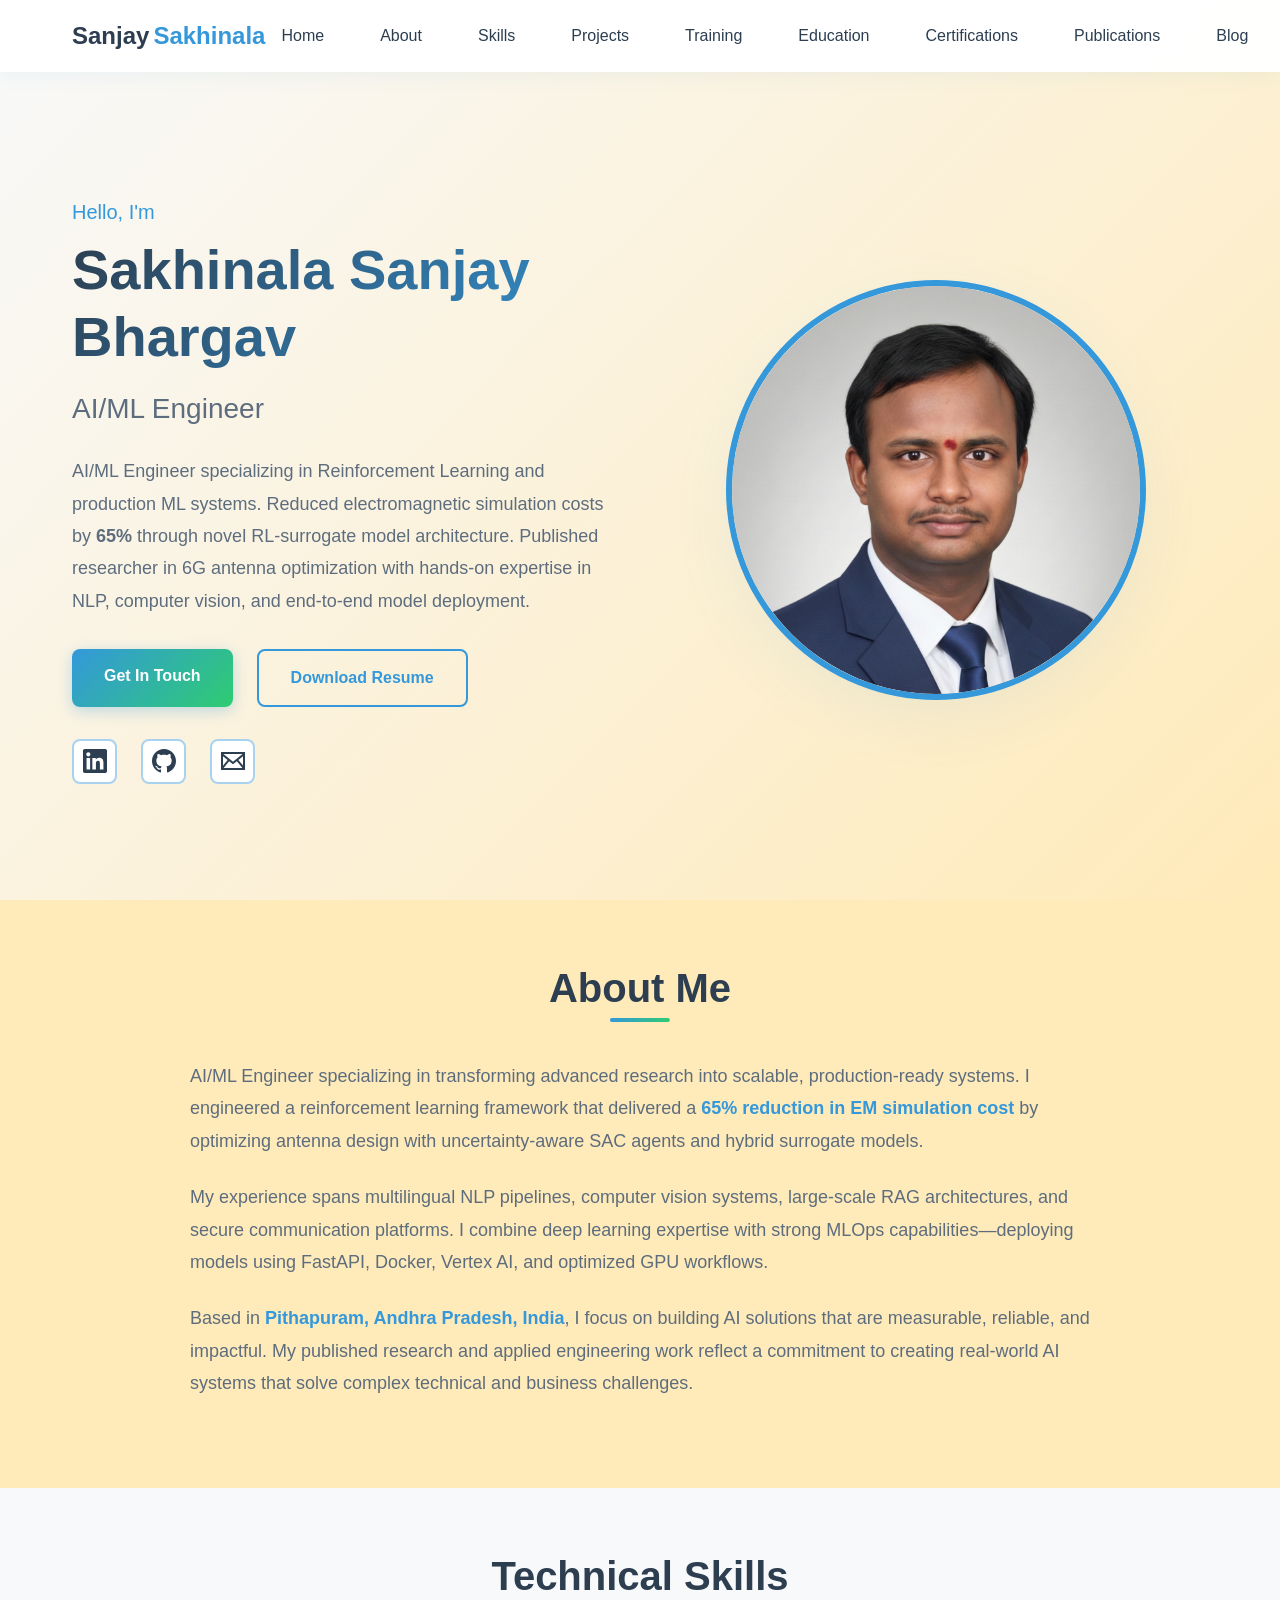
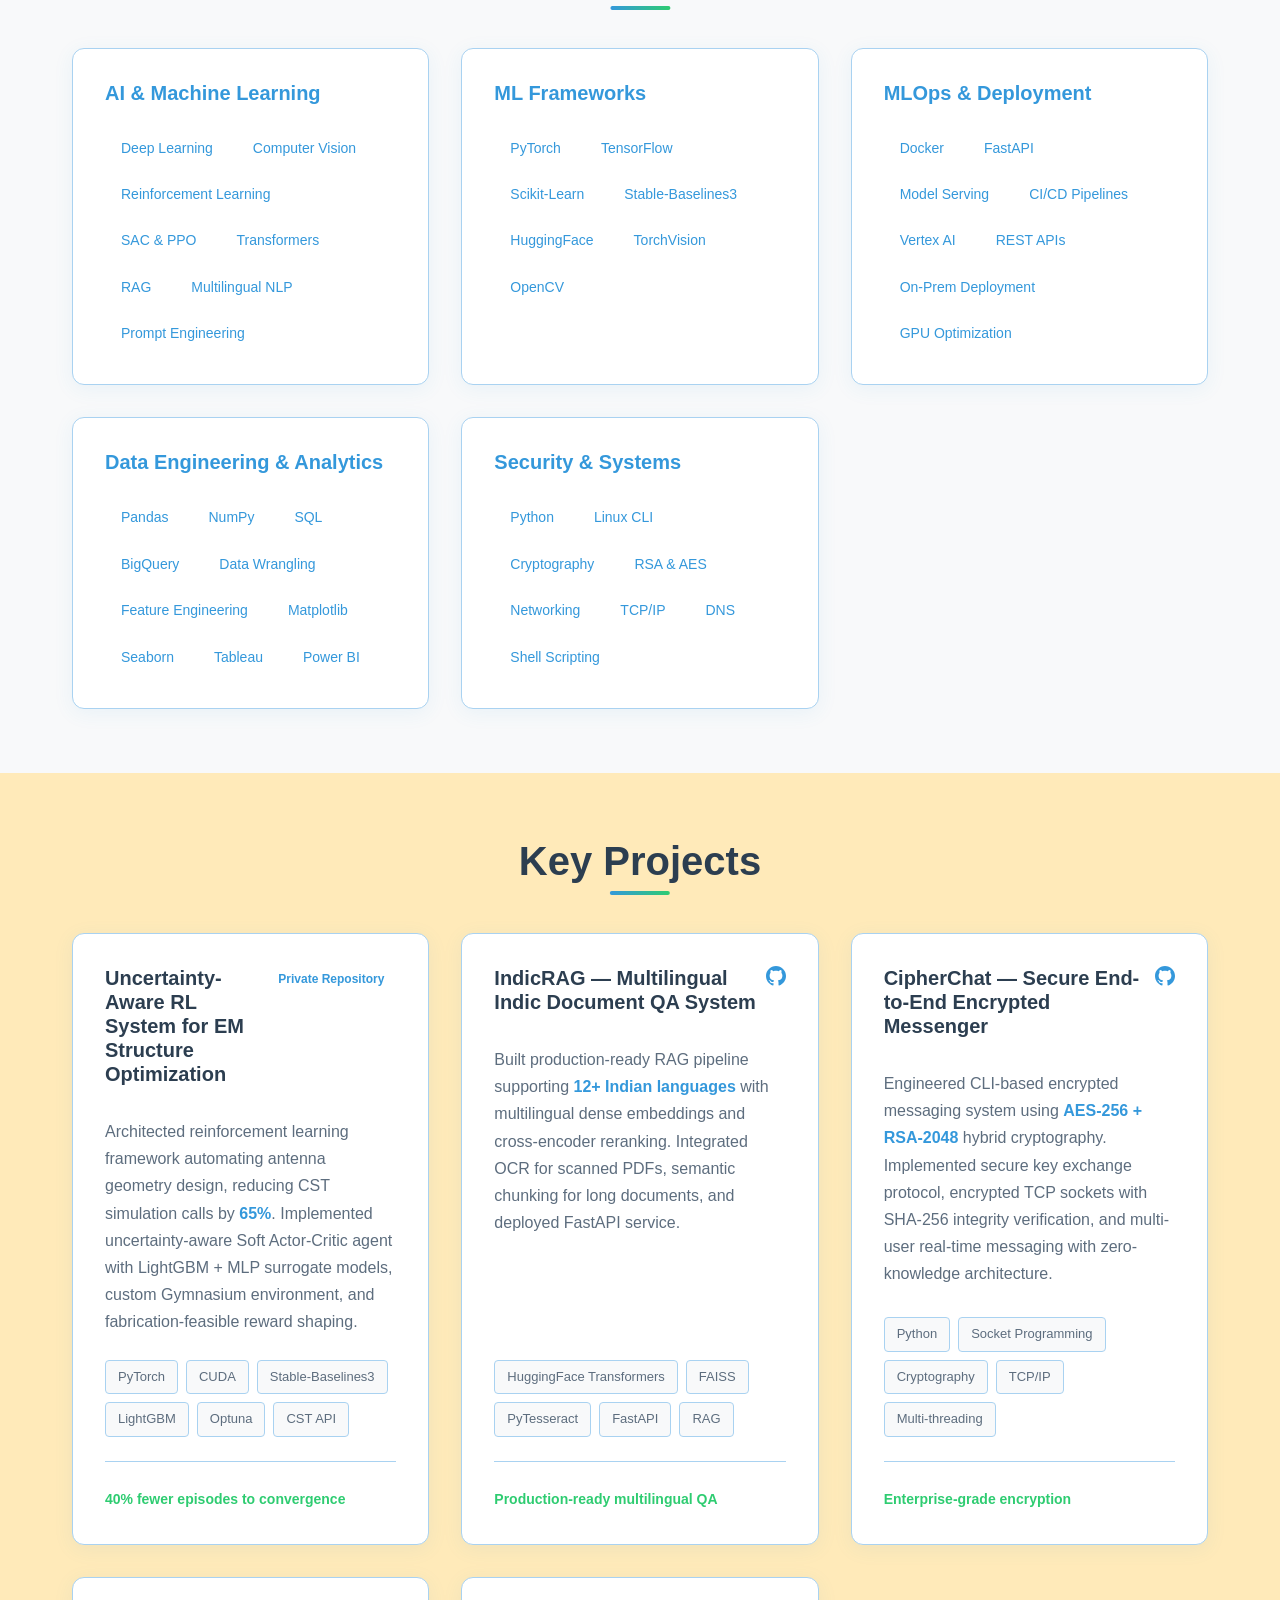
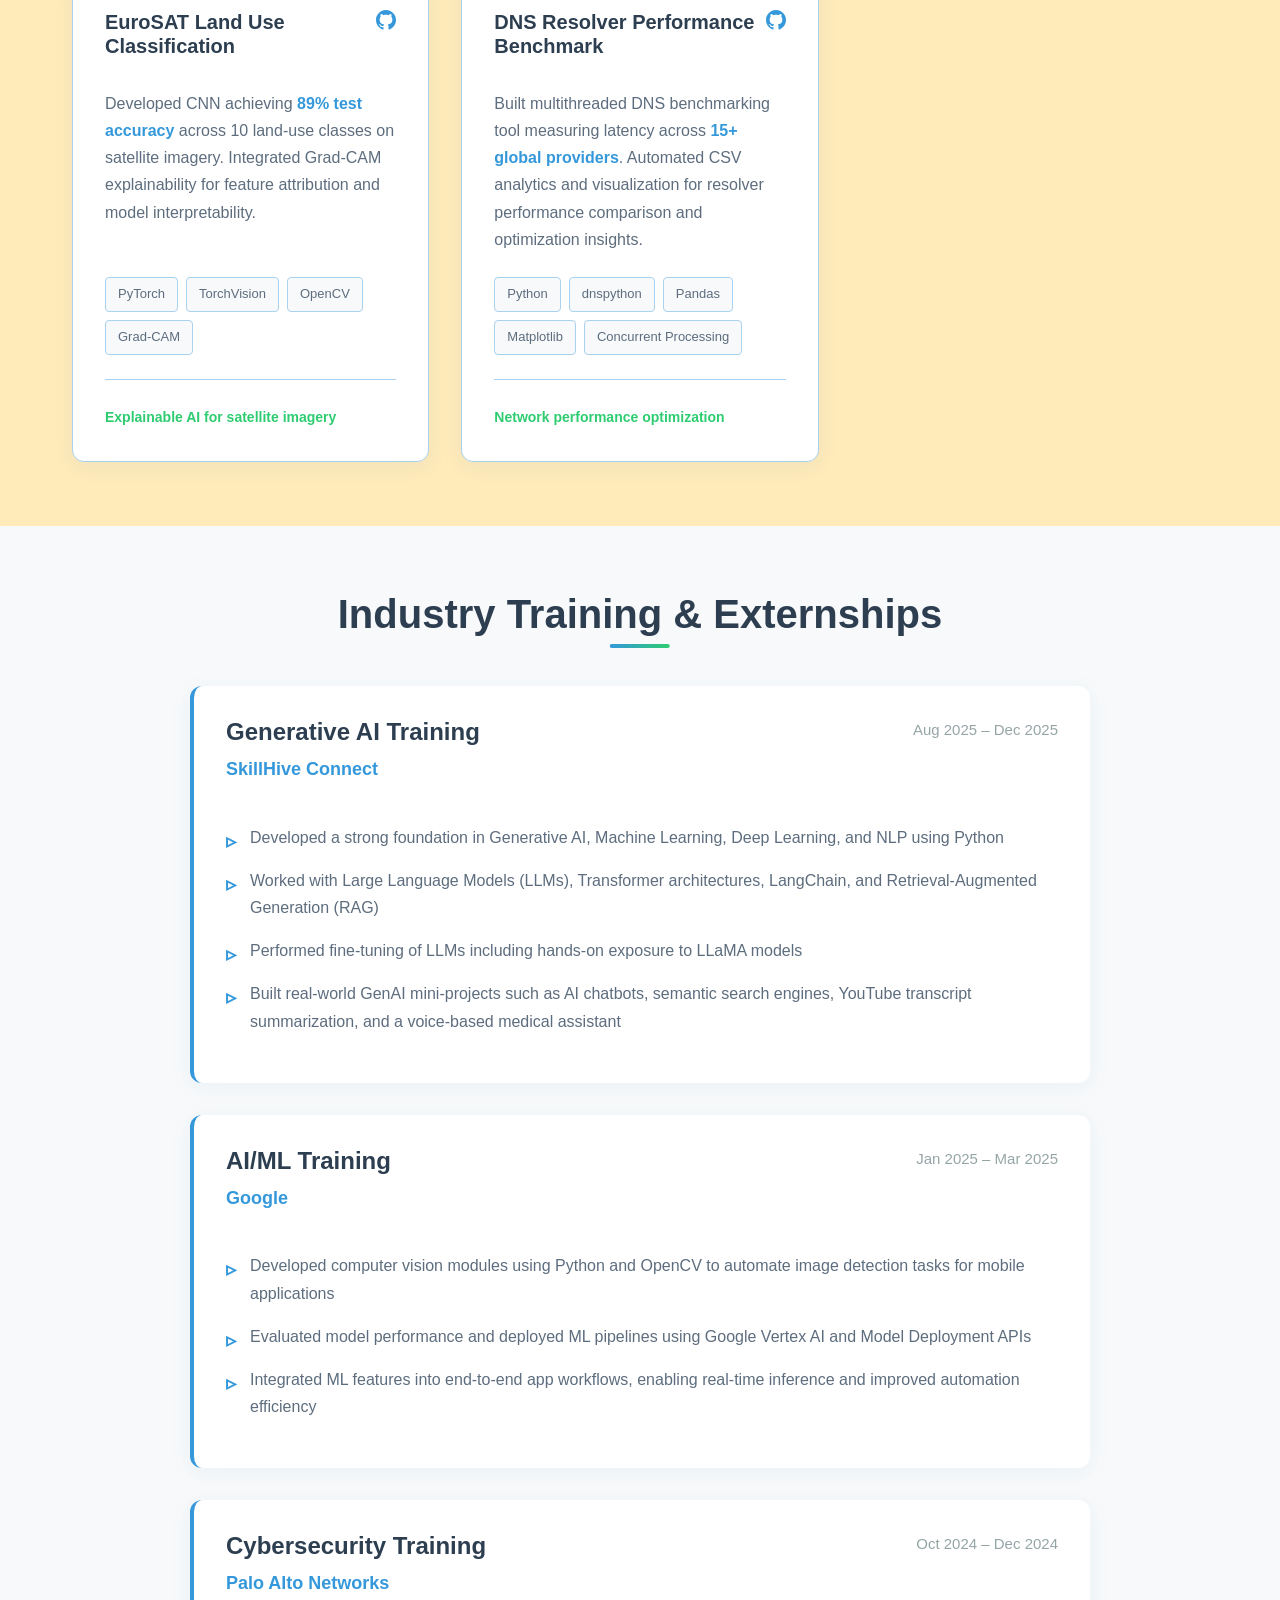
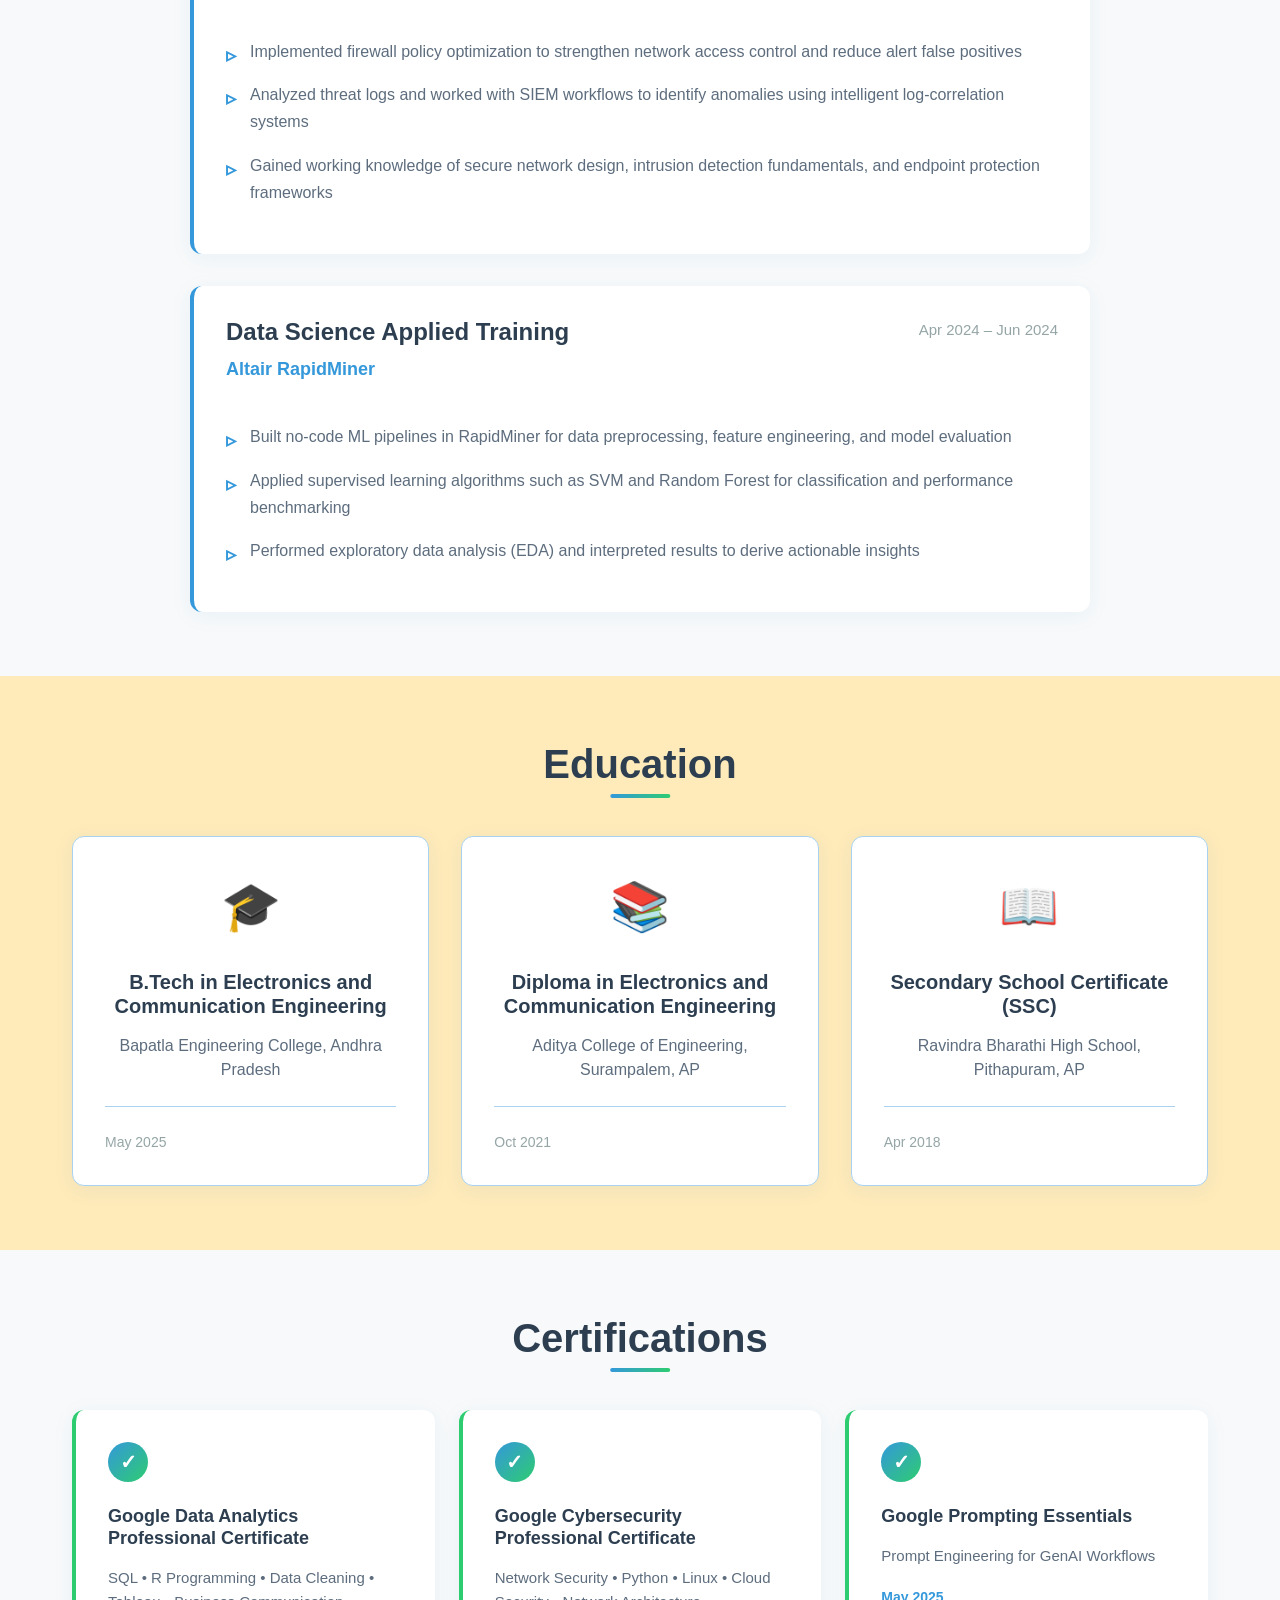
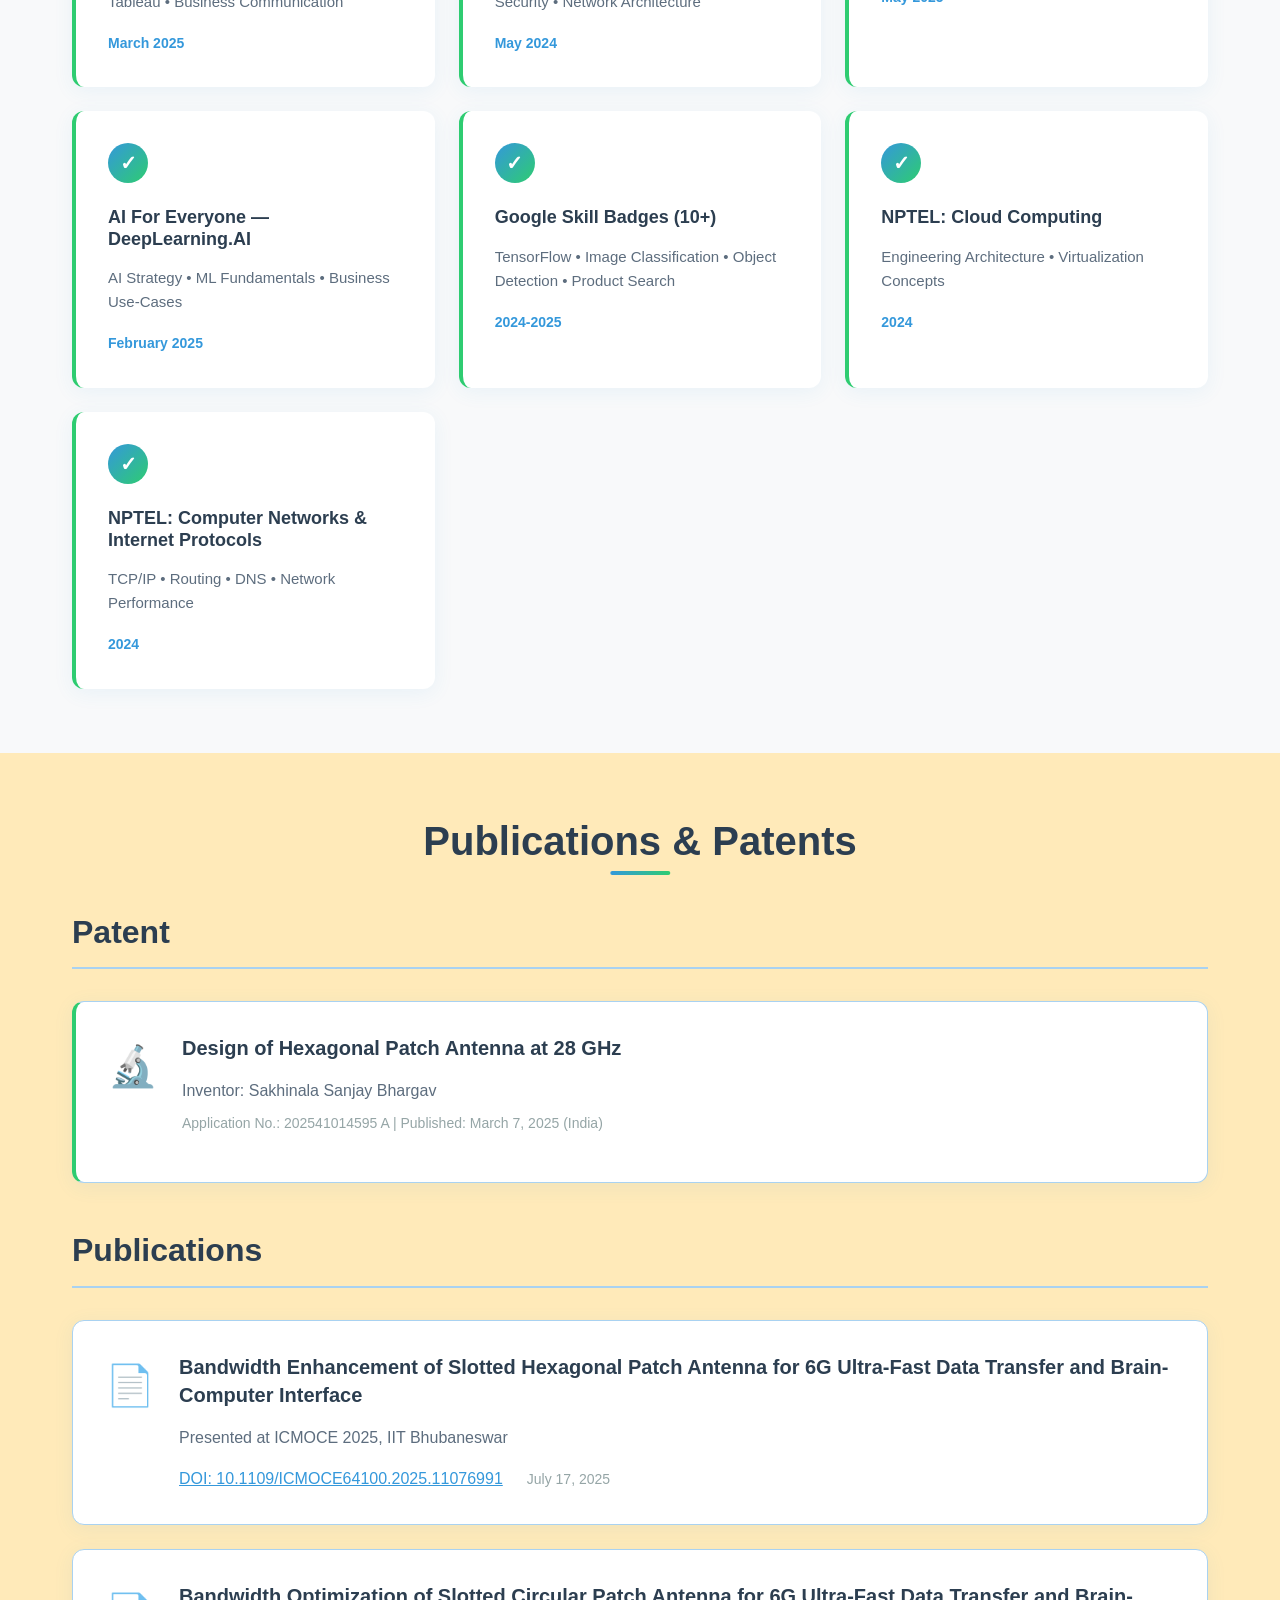
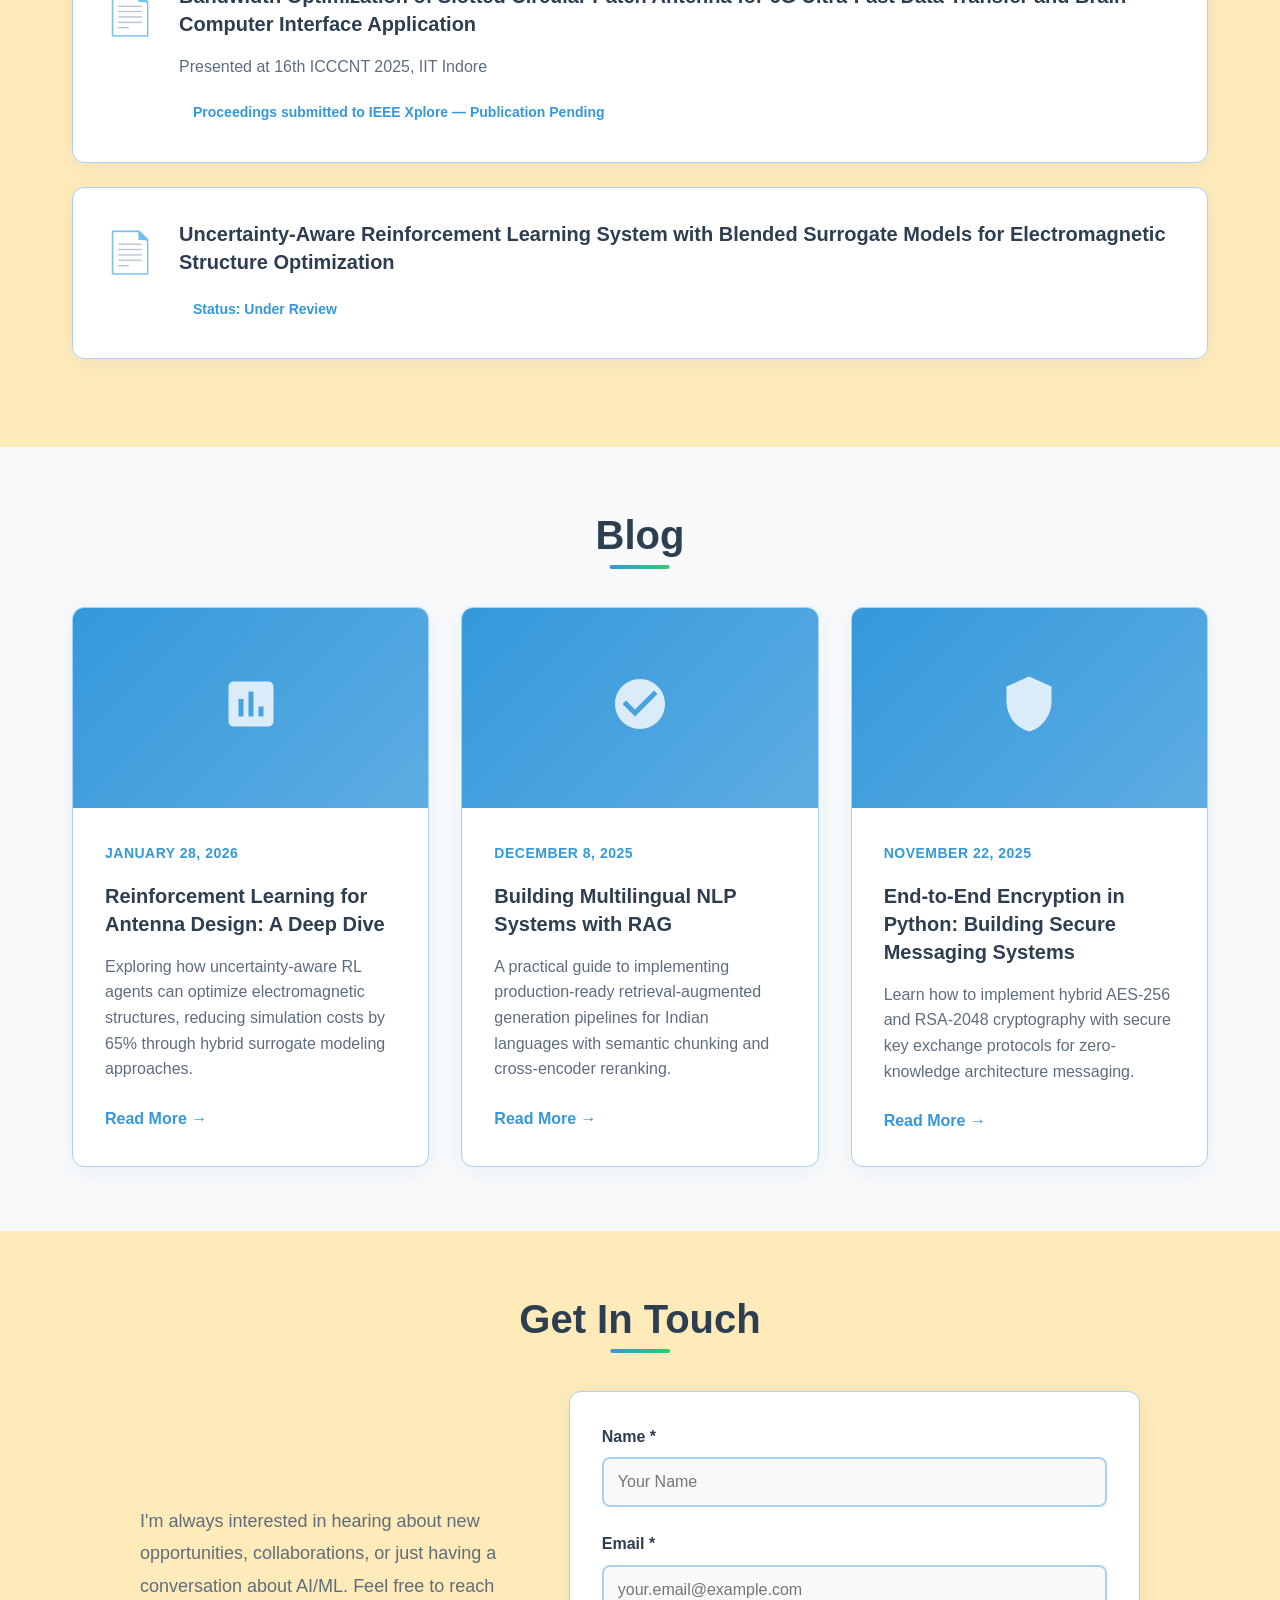
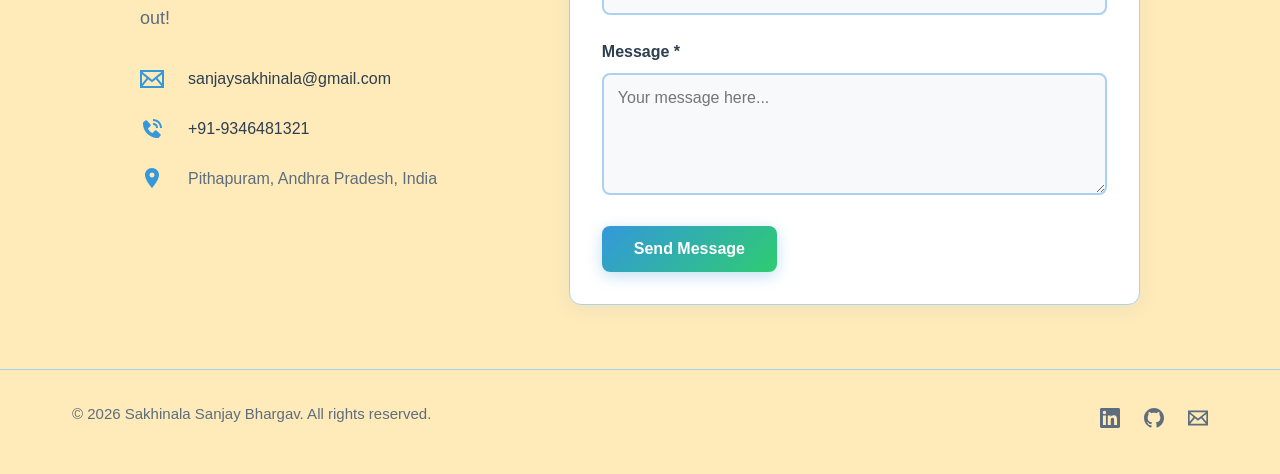
==== commit 81c88e94: "Update index.html" ====
--- a/index.html
+++ b/index.html
@@ -107,7 +107,7 @@
                         AI/ML Engineer specializing in <span class="highlight">Reinforcement Learning</span> 
                         and production ML systems. Reduced electromagnetic simulation costs by <strong>65%</strong> 
                         through novel RL-surrogate model architecture. Published researcher in 6G antenna 
-                        optimization with hands-on expertise in NLP, comp   uter vision, and end-to-end model deployment.
+                        optimization with hands-on expertise in NLP, computer vision, and end-to-end model deployment.
                     </p>
                     <div class="hero-cta">
                         <a href="#contact" class="btn btn-primary">Get In Touch</a>
